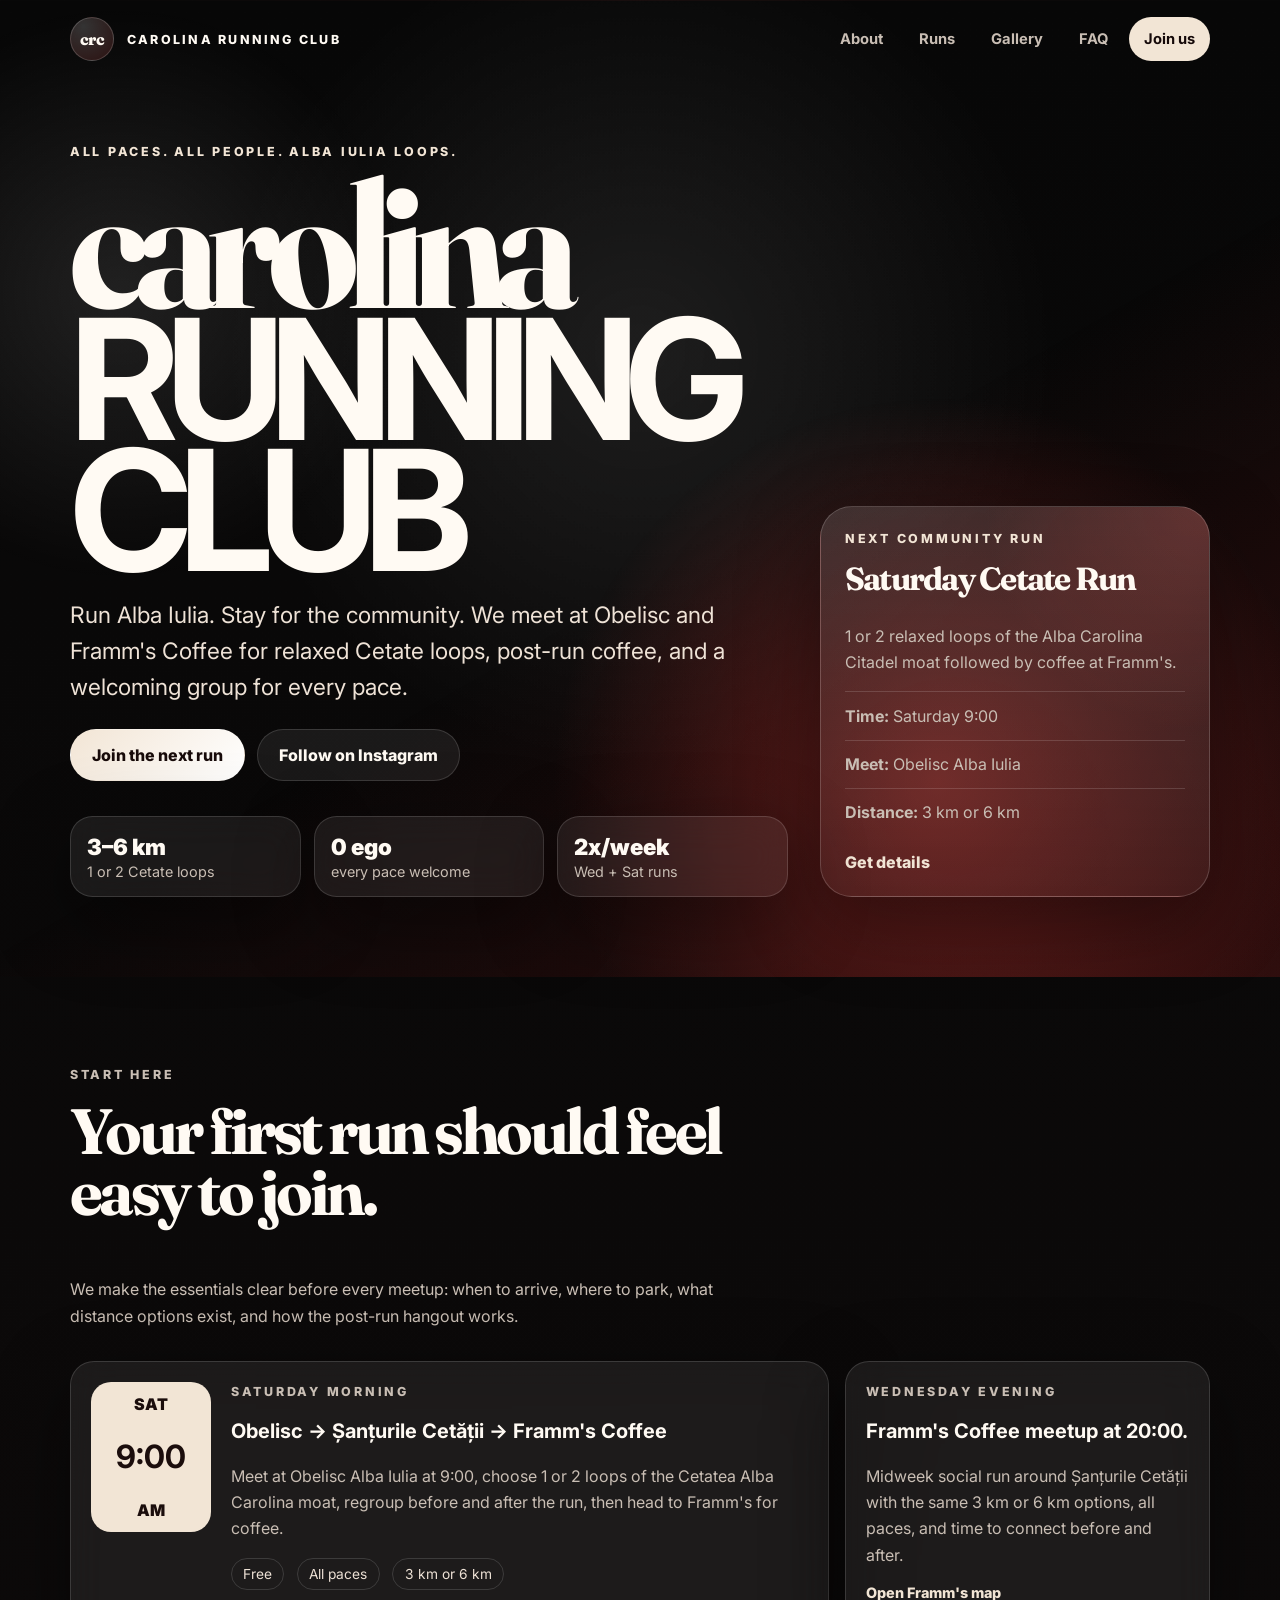
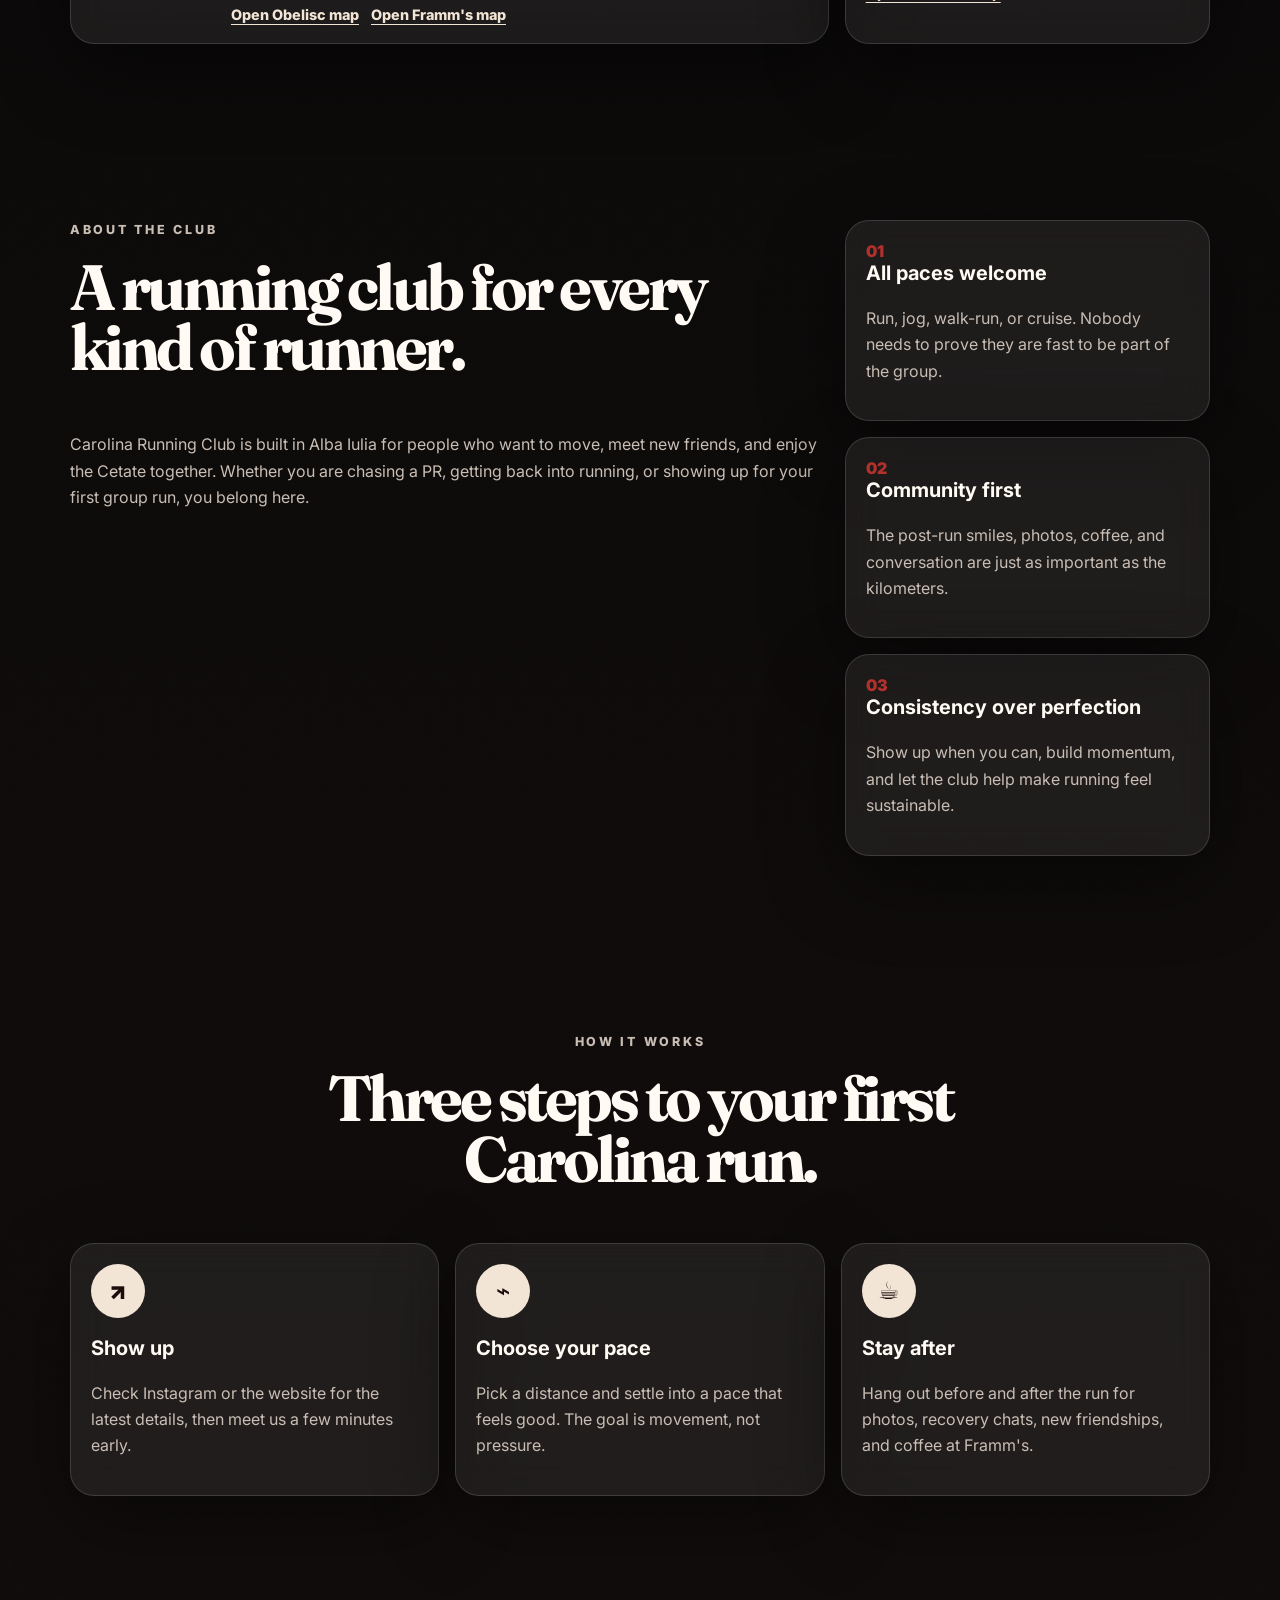
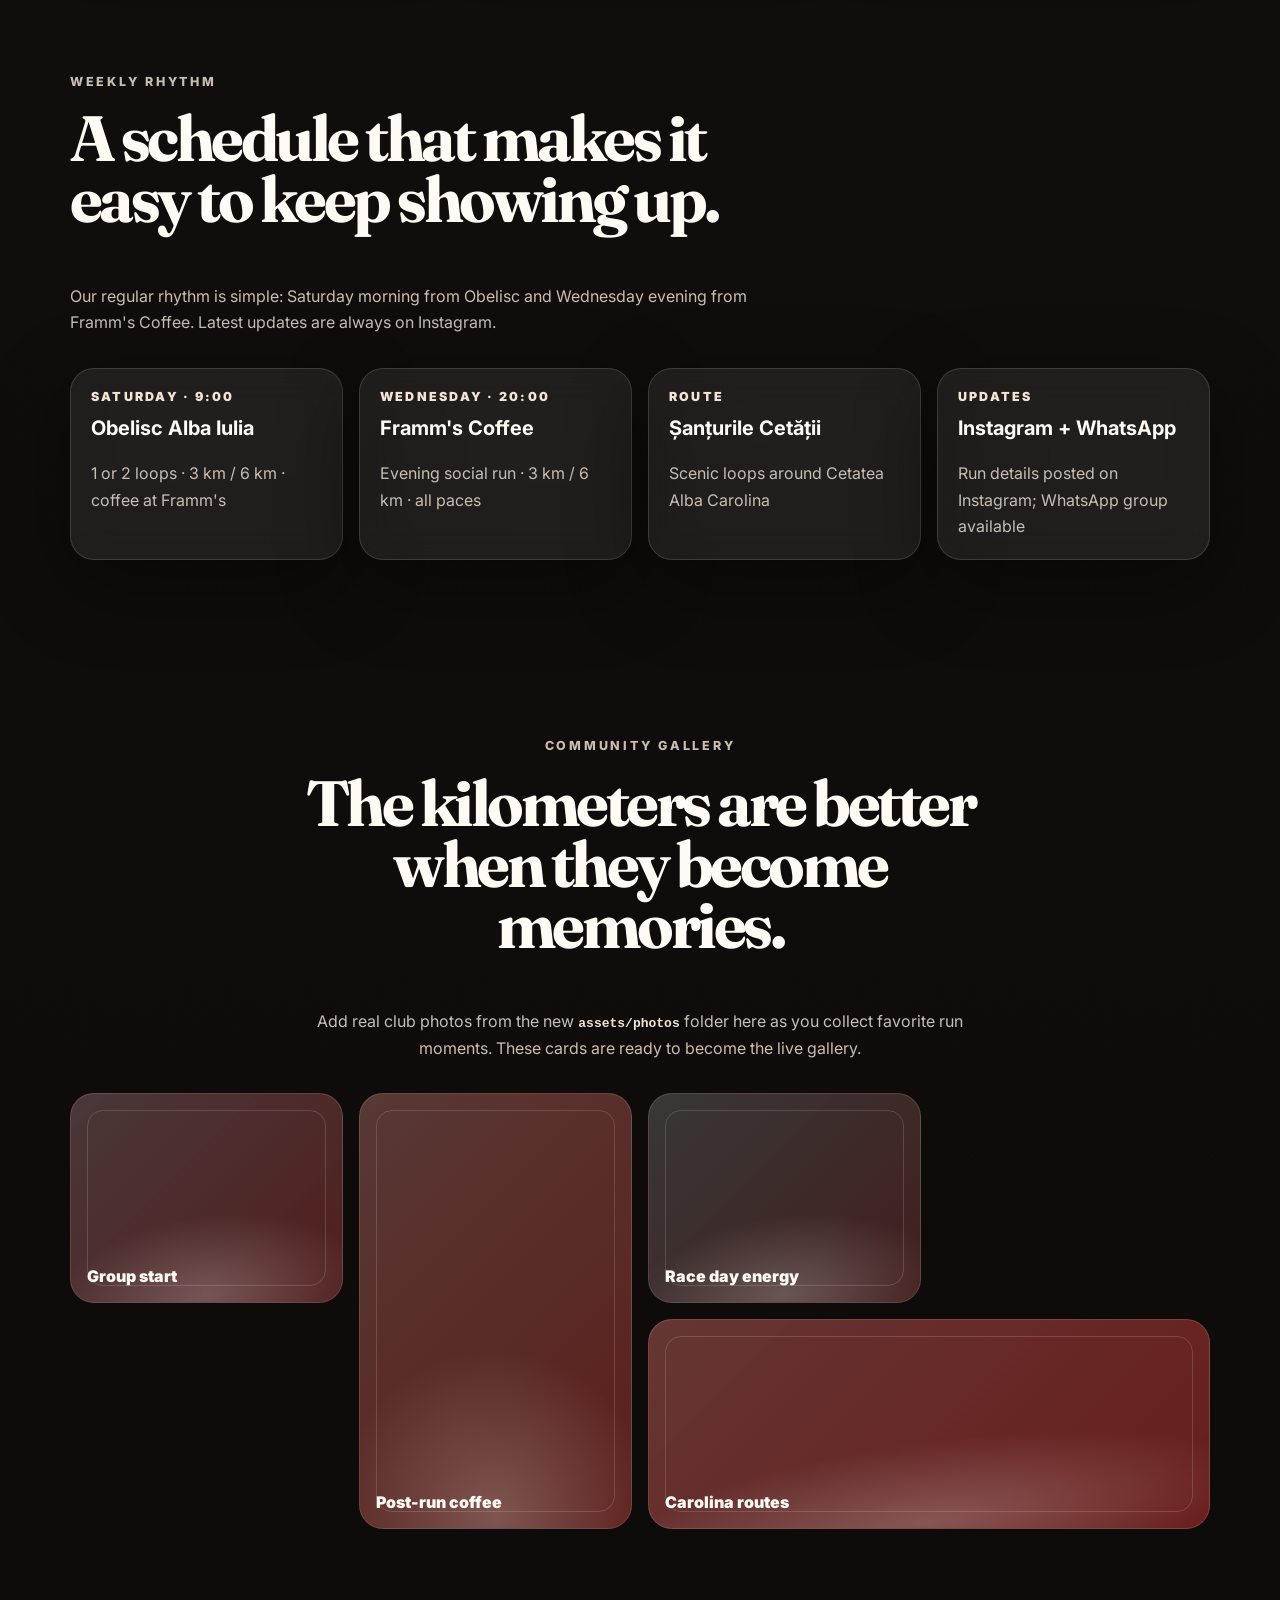
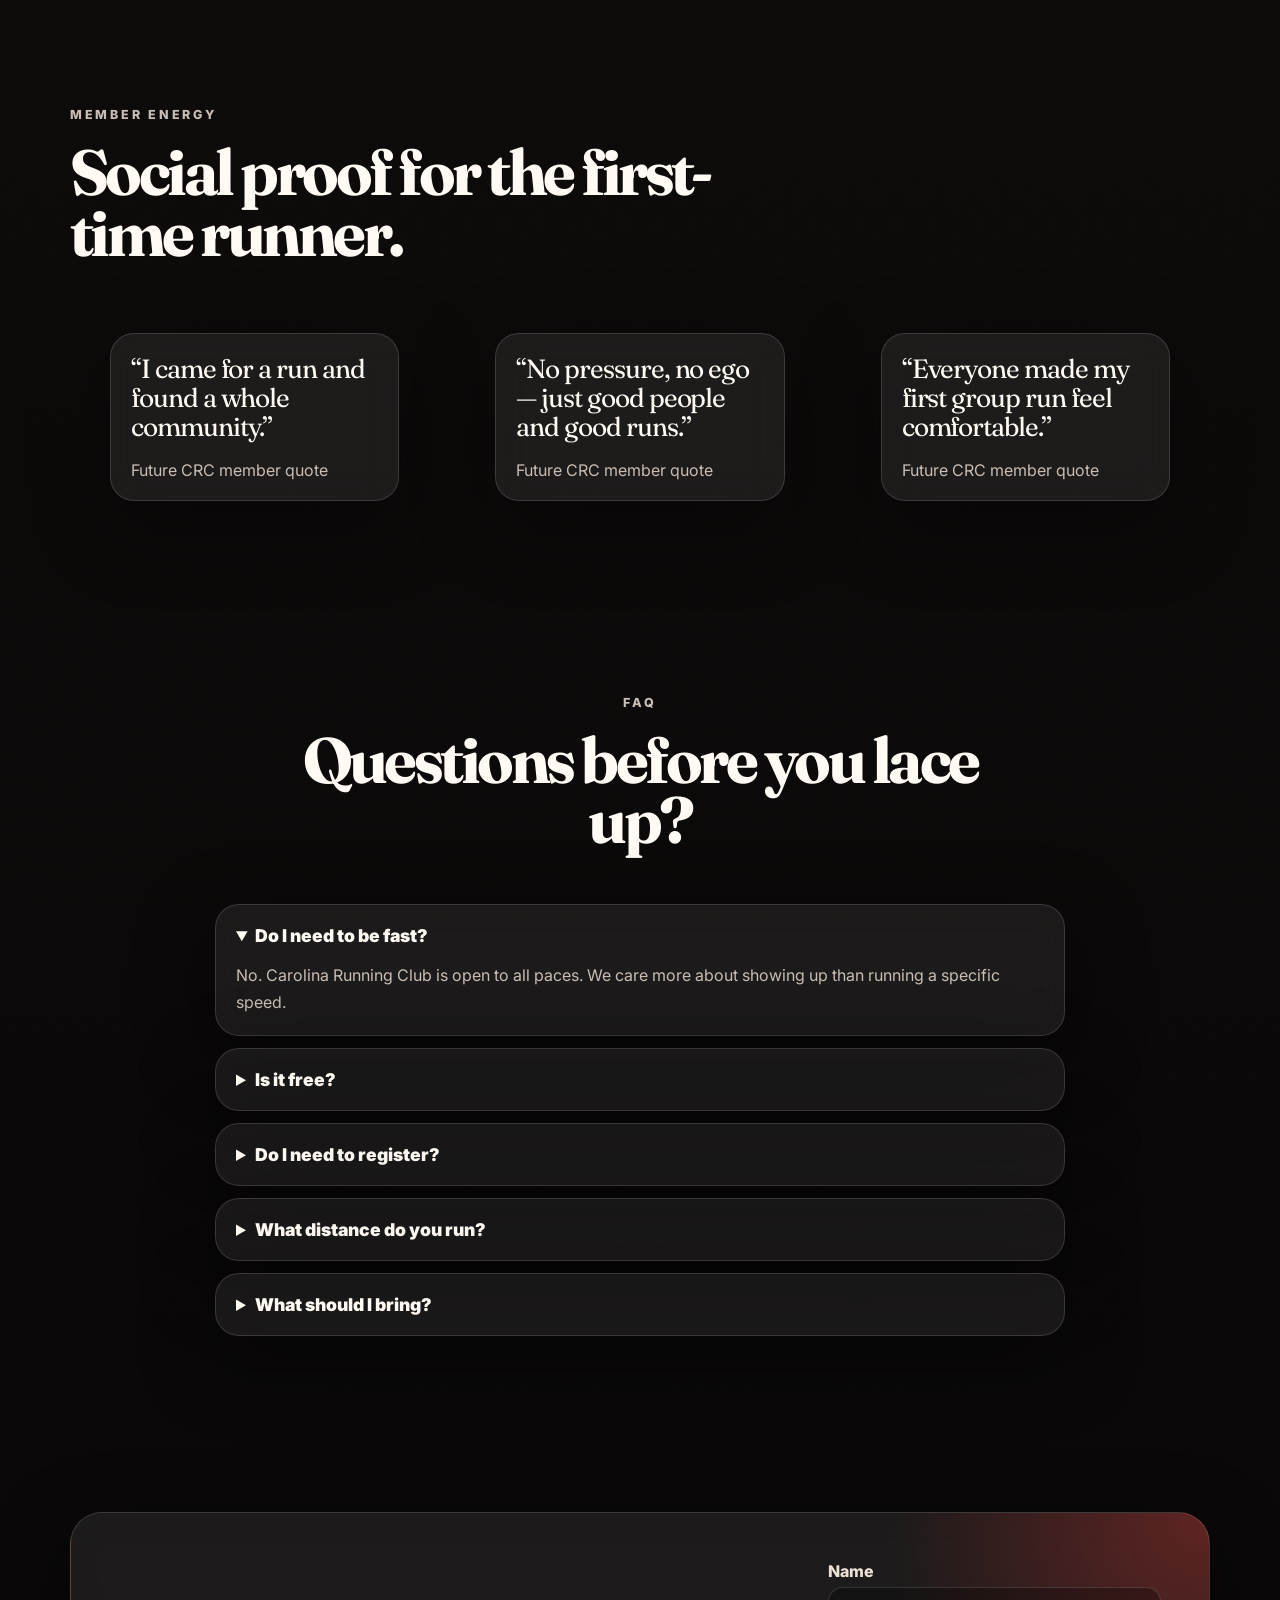
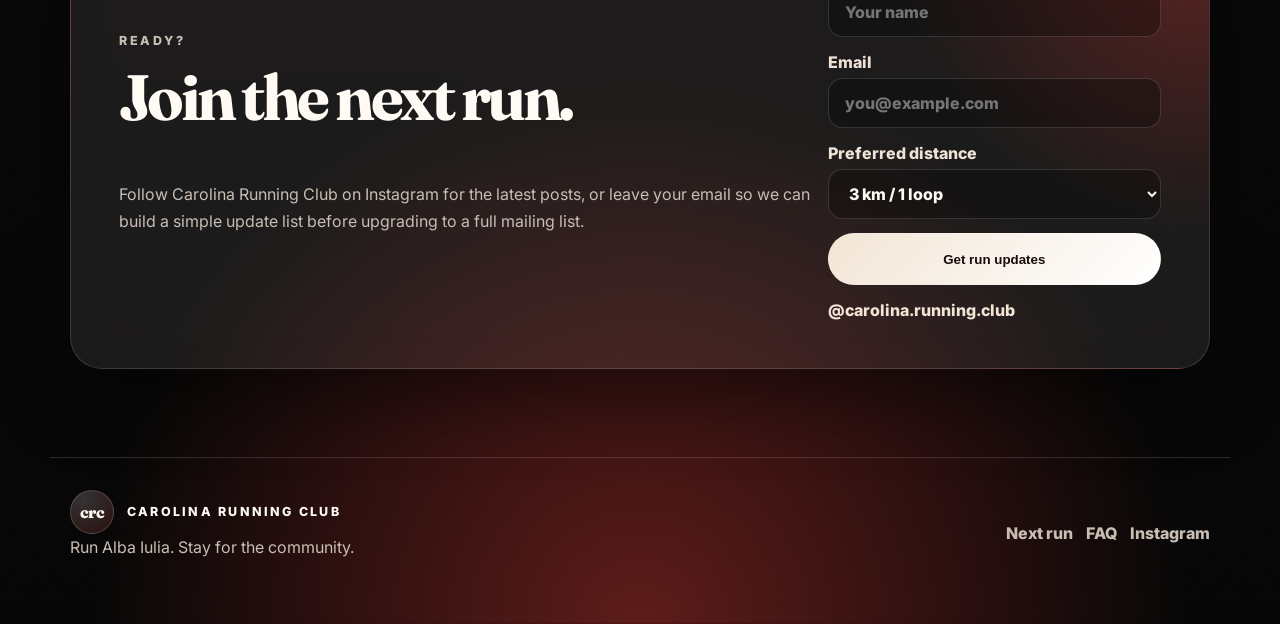
==== index.html @ 2c012205 "Customize site for Alba Iulia club details" ====
<!doctype html>
<html lang="en">
  <head>
    <meta charset="UTF-8" />
    <meta name="viewport" content="width=device-width, initial-scale=1.0" />
    <meta
      name="description"
      content="Carolina Running Club is a welcoming social running club in Alba Iulia, Romania. Join all-pace runs every Saturday morning and Wednesday evening around the Cetatea Alba Carolina moat."
    />
    <meta name="theme-color" content="#0a0909" />
    <meta property="og:title" content="Carolina Running Club" />
    <meta
      property="og:description"
      content="Run Alba Iulia. Stay for the community. All-pace runs, Cetate loops, coffee at Framm's, and updates on Instagram."
    />
    <meta property="og:type" content="website" />
    <meta property="og:image" content="./assets/social-preview.svg" />
    <title>
      Carolina Running Club Alba Iulia | Run Alba Iulia. Stay for the community.
    </title>
    <link rel="preconnect" href="https://fonts.googleapis.com" />
    <link rel="preconnect" href="https://fonts.gstatic.com" crossorigin />
    <link
      href="https://fonts.googleapis.com/css2?family=Fraunces:opsz,wght@9..144,700;9..144,800&family=Inter:wght@400;500;600;700;800&display=swap"
      rel="stylesheet"
    />
    <link rel="stylesheet" href="styles.css" />
  </head>
  <body>
    <a class="skip-link" href="#main">Skip to content</a>

    <header class="site-header" data-header>
      <nav class="nav" aria-label="Primary navigation">
        <a class="brand" href="#top" aria-label="Carolina Running Club home">
          <span class="brand-mark">crc</span>
          <span class="brand-text">Carolina Running Club</span>
        </a>
        <button
          class="nav-toggle"
          type="button"
          aria-expanded="false"
          aria-controls="primary-menu"
          data-nav-toggle
        >
          <span class="sr-only">Toggle menu</span>
          <span></span>
          <span></span>
          <span></span>
        </button>
        <div class="nav-menu" id="primary-menu" data-nav-menu>
          <a href="#about">About</a>
          <a href="#runs">Runs</a>
          <a href="#gallery">Gallery</a>
          <a href="#faq">FAQ</a>
          <a class="nav-cta" href="#join">Join us</a>
        </div>
      </nav>
    </header>

    <main id="main">
      <section class="hero" id="top" aria-labelledby="hero-title">
        <div class="hero-bg" aria-hidden="true"></div>
        <div class="hero-content">
          <p class="eyebrow">All paces. All people. Alba Iulia loops.</p>
          <h1 id="hero-title"><span>carolina</span> Running Club</h1>
          <p class="hero-lede">
            Run Alba Iulia. Stay for the community. We meet at Obelisc and
            Framm's Coffee for relaxed Cetate loops, post-run coffee, and a
            welcoming group for every pace.
          </p>
          <div class="hero-actions">
            <a class="button button-primary" href="#next-run"
              >Join the next run</a
            >
            <a
              class="button button-secondary"
              href="https://www.instagram.com/carolina.running.club/"
              target="_blank"
              rel="noreferrer"
            >
              Follow on Instagram
            </a>
          </div>
          <dl class="hero-stats" aria-label="Club highlights">
            <div>
              <dt>3–6 km</dt>
              <dd>1 or 2 Cetate loops</dd>
            </div>
            <div>
              <dt>0 ego</dt>
              <dd>every pace welcome</dd>
            </div>
            <div>
              <dt>2x/week</dt>
              <dd>Wed + Sat runs</dd>
            </div>
          </dl>
        </div>
        <aside class="hero-card" aria-label="Next run preview">
          <p class="card-kicker">Next community run</p>
          <h2>Saturday Cetate Run</h2>
          <p class="route">
            1 or 2 relaxed loops of the Alba Carolina Citadel moat followed by
            coffee at Framm's.
          </p>
          <ul>
            <li><strong>Time:</strong> Saturday 9:00</li>
            <li><strong>Meet:</strong> Obelisc Alba Iulia</li>
            <li><strong>Distance:</strong> 3 km or 6 km</li>
          </ul>
          <a href="#join">Get details</a>
        </aside>
      </section>

      <section
        class="section next-run"
        id="next-run"
        aria-labelledby="next-run-title"
      >
        <div class="section-heading">
          <p class="eyebrow">Start here</p>
          <h2 id="next-run-title">Your first run should feel easy to join.</h2>
          <p>
            We make the essentials clear before every meetup: when to arrive,
            where to park, what distance options exist, and how the post-run
            hangout works.
          </p>
        </div>
        <div class="event-grid">
          <article class="event-card featured-event">
            <div class="event-date">
              <span>Sat</span>
              <strong>9:00</strong>
              <span>AM</span>
            </div>
            <div>
              <p class="card-kicker">Saturday morning</p>
              <h3>Obelisc → Șanțurile Cetății → Framm's Coffee</h3>
              <p>
                Meet at Obelisc Alba Iulia at 9:00, choose 1 or 2 loops of the
                Cetatea Alba Carolina moat, regroup before and after the run,
                then head to Framm's for coffee.
              </p>
              <div class="tag-row" aria-label="Run details">
                <span>Free</span>
                <span>All paces</span>
                <span>3 km or 6 km</span>
              </div>
              <div class="inline-links" aria-label="Location links">
                <a
                  href="https://www.google.com/maps/search/?api=1&query=Obelisc%20Alba%20Iulia"
                  target="_blank"
                  rel="noreferrer"
                  >Open Obelisc map</a
                >
                <a
                  href="https://www.google.com/maps/search/?api=1&query=Framm%27s%20Coffee%20Alba%20Iulia"
                  target="_blank"
                  rel="noreferrer"
                  >Open Framm's map</a
                >
              </div>
            </div>
          </article>
          <article class="event-card compact-event">
            <p class="card-kicker">Wednesday evening</p>
            <h3>Framm's Coffee meetup at 20:00.</h3>
            <p>
              Midweek social run around Șanțurile Cetății with the same 3 km or
              6 km options, all paces, and time to connect before and after.
            </p>
            <div class="inline-links" aria-label="Wednesday location link">
              <a
                href="https://www.google.com/maps/search/?api=1&query=Framm%27s%20Coffee%20Alba%20Iulia"
                target="_blank"
                rel="noreferrer"
                >Open Framm's map</a
              >
            </div>
          </article>
        </div>
      </section>

      <section class="section about" id="about" aria-labelledby="about-title">
        <div class="about-copy">
          <p class="eyebrow">About the club</p>
          <h2 id="about-title">A running club for every kind of runner.</h2>
          <p>
            Carolina Running Club is built in Alba Iulia for people who want to
            move, meet new friends, and enjoy the Cetate together. Whether you
            are chasing a PR, getting back into running, or showing up for your
            first group run, you belong here.
          </p>
        </div>
        <div class="values-grid">
          <article>
            <span>01</span>
            <h3>All paces welcome</h3>
            <p>
              Run, jog, walk-run, or cruise. Nobody needs to prove they are fast
              to be part of the group.
            </p>
          </article>
          <article>
            <span>02</span>
            <h3>Community first</h3>
            <p>
              The post-run smiles, photos, coffee, and conversation are just as
              important as the kilometers.
            </p>
          </article>
          <article>
            <span>03</span>
            <h3>Consistency over perfection</h3>
            <p>
              Show up when you can, build momentum, and let the club help make
              running feel sustainable.
            </p>
          </article>
        </div>
      </section>

      <section class="section process" aria-labelledby="process-title">
        <div class="section-heading centered">
          <p class="eyebrow">How it works</p>
          <h2 id="process-title">Three steps to your first Carolina run.</h2>
        </div>
        <div class="process-grid">
          <article>
            <div class="icon">↗</div>
            <h3>Show up</h3>
            <p>
              Check Instagram or the website for the latest details, then meet
              us a few minutes early.
            </p>
          </article>
          <article>
            <div class="icon">⌁</div>
            <h3>Choose your pace</h3>
            <p>
              Pick a distance and settle into a pace that feels good. The goal
              is movement, not pressure.
            </p>
          </article>
          <article>
            <div class="icon">☕</div>
            <h3>Stay after</h3>
            <p>
              Hang out before and after the run for photos, recovery chats, new
              friendships, and coffee at Framm's.
            </p>
          </article>
        </div>
      </section>

      <section class="section runs" id="runs" aria-labelledby="runs-title">
        <div class="section-heading">
          <p class="eyebrow">Weekly rhythm</p>
          <h2 id="runs-title">
            A schedule that makes it easy to keep showing up.
          </h2>
          <p>
            Our regular rhythm is simple: Saturday morning from Obelisc and
            Wednesday evening from Framm's Coffee. Latest updates are always on
            Instagram.
          </p>
        </div>
        <div class="schedule" role="list" aria-label="Weekly run schedule">
          <article role="listitem">
            <p>Saturday · 9:00</p>
            <h3>Obelisc Alba Iulia</h3>
            <span>1 or 2 loops · 3 km / 6 km · coffee at Framm's</span>
          </article>
          <article role="listitem">
            <p>Wednesday · 20:00</p>
            <h3>Framm's Coffee</h3>
            <span>Evening social run · 3 km / 6 km · all paces</span>
          </article>
          <article role="listitem">
            <p>Route</p>
            <h3>Șanțurile Cetății</h3>
            <span>Scenic loops around Cetatea Alba Carolina</span>
          </article>
          <article role="listitem">
            <p>Updates</p>
            <h3>Instagram + WhatsApp</h3>
            <span
              >Run details posted on Instagram; WhatsApp group available</span
            >
          </article>
        </div>
      </section>

      <section
        class="section gallery"
        id="gallery"
        aria-labelledby="gallery-title"
      >
        <div class="section-heading centered">
          <p class="eyebrow">Community gallery</p>
          <h2 id="gallery-title">
            The kilometers are better when they become memories.
          </h2>
          <p>
            Add real club photos from the new <code>assets/photos</code> folder
            here as you collect favorite run moments. These cards are ready to
            become the live gallery.
          </p>
        </div>
        <div class="photo-grid">
          <article class="photo-card photo-one">
            <span>Group start</span>
          </article>
          <article class="photo-card photo-two tall">
            <span>Post-run coffee</span>
          </article>
          <article class="photo-card photo-three">
            <span>Race day energy</span>
          </article>
          <article class="photo-card photo-four wide">
            <span>Carolina routes</span>
          </article>
        </div>
      </section>

      <section
        class="section testimonials"
        aria-labelledby="testimonials-title"
      >
        <div class="section-heading">
          <p class="eyebrow">Member energy</p>
          <h2 id="testimonials-title">
            Social proof for the first-time runner.
          </h2>
        </div>
        <div class="quote-grid">
          <figure>
            <blockquote>
              “I came for a run and found a whole community.”
            </blockquote>
            <figcaption>Future CRC member quote</figcaption>
          </figure>
          <figure>
            <blockquote>
              “No pressure, no ego — just good people and good runs.”
            </blockquote>
            <figcaption>Future CRC member quote</figcaption>
          </figure>
          <figure>
            <blockquote>
              “Everyone made my first group run feel comfortable.”
            </blockquote>
            <figcaption>Future CRC member quote</figcaption>
          </figure>
        </div>
      </section>

      <section class="section faq" id="faq" aria-labelledby="faq-title">
        <div class="section-heading centered">
          <p class="eyebrow">FAQ</p>
          <h2 id="faq-title">Questions before you lace up?</h2>
        </div>
        <div class="faq-list">
          <details open>
            <summary>Do I need to be fast?</summary>
            <p>
              No. Carolina Running Club is open to all paces. We care more about
              showing up than running a specific speed.
            </p>
          </details>
          <details>
            <summary>Is it free?</summary>
            <p>
              Yes. Regular community runs are free unless a special event says
              otherwise.
            </p>
          </details>
          <details>
            <summary>Do I need to register?</summary>
            <p>
              For most runs, just show up. Main details are posted on Instagram,
              and the WhatsApp group is available for regular updates.
            </p>
          </details>
          <details>
            <summary>What distance do you run?</summary>
            <p>
              We usually run 1 or 2 loops of Șanțurile Cetății: about 3 km or 6
              km.
            </p>
          </details>
          <details>
            <summary>What should I bring?</summary>
            <p>
              Wear comfortable shoes, bring water if you want it, and arrive a
              few minutes early for route notes at Obelisc or Framm's.
            </p>
          </details>
        </div>
      </section>

      <section class="section join" id="join" aria-labelledby="join-title">
        <div class="join-panel">
          <div>
            <p class="eyebrow">Ready?</p>
            <h2 id="join-title">Join the next run.</h2>
            <p>
              Follow Carolina Running Club on Instagram for the latest posts, or
              leave your email so we can build a simple update list before
              upgrading to a full mailing list.
            </p>
          </div>
          <form
            class="signup-form"
            name="run-updates"
            method="post"
            data-netlify="true"
            netlify-honeypot="bot-field"
          >
            <input type="hidden" name="form-name" value="run-updates" />
            <p class="hidden-field">
              <label>Do not fill this out: <input name="bot-field" /></label>
            </p>
            <label>
              <span>Name</span>
              <input
                type="text"
                name="name"
                placeholder="Your name"
                autocomplete="name"
                required
              />
            </label>
            <label>
              <span>Email</span>
              <input
                type="email"
                name="email"
                placeholder="you@example.com"
                autocomplete="email"
                required
              />
            </label>
            <label>
              <span>Preferred distance</span>
              <select name="distance">
                <option>3 km / 1 loop</option>
                <option>6 km / 2 loops</option>
                <option>Both options</option>
                <option>Just getting started</option>
              </select>
            </label>
            <button class="button button-primary" type="submit">
              Get run updates
            </button>
            <a
              class="instagram-link"
              href="https://www.instagram.com/carolina.running.club/"
              target="_blank"
              rel="noreferrer"
            >
              @carolina.running.club
            </a>
          </form>
        </div>
      </section>
    </main>

    <footer class="footer">
      <div>
        <a class="brand" href="#top" aria-label="Carolina Running Club home">
          <span class="brand-mark">crc</span>
          <span class="brand-text">Carolina Running Club</span>
        </a>
        <p>Run Alba Iulia. Stay for the community.</p>
      </div>
      <div class="footer-links">
        <a href="#next-run">Next run</a>
        <a href="#faq">FAQ</a>
        <a
          href="https://www.instagram.com/carolina.running.club/"
          target="_blank"
          rel="noreferrer"
          >Instagram</a
        >
      </div>
    </footer>

    <script src="script.js"></script>
  </body>
</html>
---- styles.css ----
:root {
  --bg: #090808;
  --bg-soft: #121010;
  --bg-card: rgba(255, 255, 255, 0.07);
  --text: #fffaf3;
  --muted: #c9beb4;
  --muted-strong: #eee2d6;
  --red: #b3312d;
  --red-dark: #4d1110;
  --cream: #f2e5d5;
  --line: rgba(255, 255, 255, 0.14);
  --shadow: 0 24px 80px rgba(0, 0, 0, 0.45);
  --max: 1180px;
  color-scheme: dark;
}

* {
  box-sizing: border-box;
}

html {
  scroll-behavior: smooth;
}

body {
  margin: 0;
  font-family:
    "Inter",
    system-ui,
    -apple-system,
    BlinkMacSystemFont,
    "Segoe UI",
    sans-serif;
  color: var(--text);
  background:
    radial-gradient(
      circle at 50% 5%,
      rgba(255, 255, 255, 0.09),
      transparent 26rem
    ),
    radial-gradient(
      circle at 50% 100%,
      rgba(179, 49, 45, 0.5),
      transparent 34rem
    ),
    linear-gradient(180deg, #070707 0%, #120d0d 48%, #080707 100%);
  min-height: 100vh;
  overflow-x: hidden;
}

body::before {
  content: "";
  position: fixed;
  inset: 0;
  pointer-events: none;
  opacity: 0.2;
  z-index: -1;
  background-image:
    linear-gradient(rgba(255, 255, 255, 0.04) 1px, transparent 1px),
    linear-gradient(90deg, rgba(255, 255, 255, 0.035) 1px, transparent 1px);
  background-size: 64px 64px;
  mask-image: linear-gradient(to bottom, black, transparent 85%);
}

a {
  color: inherit;
  text-decoration: none;
}

img,
svg {
  max-width: 100%;
}

.skip-link,
.sr-only {
  position: absolute;
  width: 1px;
  height: 1px;
  padding: 0;
  margin: -1px;
  overflow: hidden;
  clip: rect(0, 0, 0, 0);
  white-space: nowrap;
  border: 0;
}

.skip-link:focus {
  width: auto;
  height: auto;
  clip: auto;
  padding: 0.8rem 1rem;
  margin: 1rem;
  z-index: 100;
  background: var(--cream);
  color: #120d0d;
  border-radius: 999px;
}

.site-header {
  position: fixed;
  top: 0;
  left: 0;
  right: 0;
  z-index: 20;
  transition:
    background 0.2s ease,
    border-color 0.2s ease;
  border-bottom: 1px solid transparent;
}

.site-header.is-scrolled {
  background: rgba(8, 7, 7, 0.82);
  border-color: var(--line);
  backdrop-filter: blur(18px);
}

.nav {
  max-width: var(--max);
  margin: 0 auto;
  min-height: 78px;
  padding: 0 1.25rem;
  display: flex;
  align-items: center;
  justify-content: space-between;
  gap: 1rem;
}

.brand {
  display: inline-flex;
  align-items: center;
  gap: 0.8rem;
  font-weight: 800;
  letter-spacing: -0.03em;
}

.brand-mark {
  display: grid;
  place-items: center;
  width: 44px;
  height: 44px;
  border: 1px solid rgba(255, 255, 255, 0.18);
  border-radius: 50%;
  font-family: "Fraunces", serif;
  font-size: 1rem;
  background: radial-gradient(
    circle at 30% 20%,
    rgba(255, 255, 255, 0.18),
    rgba(179, 49, 45, 0.2)
  );
}

.brand-text {
  text-transform: uppercase;
  font-size: 0.78rem;
  letter-spacing: 0.18em;
}

.nav-menu {
  display: flex;
  align-items: center;
  gap: 0.35rem;
}

.nav-menu a {
  color: var(--muted);
  font-size: 0.92rem;
  font-weight: 700;
  padding: 0.8rem 0.95rem;
  border-radius: 999px;
  transition:
    background 0.2s ease,
    color 0.2s ease;
}

.nav-menu a:hover,
.nav-menu a:focus-visible {
  background: rgba(255, 255, 255, 0.08);
  color: var(--text);
}

.nav-menu .nav-cta {
  color: #150909;
  background: var(--cream);
}

.nav-toggle {
  display: none;
  background: transparent;
  border: 1px solid var(--line);
  border-radius: 999px;
  padding: 0.65rem;
}

.nav-toggle span:not(.sr-only) {
  display: block;
  width: 20px;
  height: 2px;
  margin: 4px;
  background: var(--text);
}

.hero {
  position: relative;
  min-height: 100vh;
  display: grid;
  grid-template-columns: minmax(0, 1fr) 390px;
  align-items: end;
  gap: 2rem;
  max-width: var(--max);
  margin: 0 auto;
  padding: 9rem 1.25rem 5rem;
}

.hero-bg {
  position: absolute;
  inset: 0 -12vw;
  z-index: -1;
  background:
    radial-gradient(
      circle at 15% 30%,
      rgba(255, 255, 255, 0.1),
      transparent 18rem
    ),
    radial-gradient(
      circle at 70% 80%,
      rgba(179, 49, 45, 0.5),
      transparent 24rem
    ),
    linear-gradient(150deg, transparent 0 55%, rgba(100, 22, 21, 0.45));
}

.hero-content {
  max-width: 760px;
}

.eyebrow,
.card-kicker {
  margin: 0 0 1rem;
  color: var(--cream);
  font-size: 0.78rem;
  font-weight: 800;
  letter-spacing: 0.22em;
  text-transform: uppercase;
}

h1,
h2,
h3,
p {
  margin-top: 0;
}

h1 {
  margin-bottom: 1.3rem;
  font-size: clamp(4.3rem, 14vw, 10.5rem);
  line-height: 0.78;
  letter-spacing: -0.08em;
  text-transform: uppercase;
}

h1 span {
  display: block;
  font-family: "Fraunces", serif;
  text-transform: lowercase;
  letter-spacing: -0.075em;
  font-size: 1.06em;
}

.hero-lede {
  max-width: 660px;
  color: var(--muted-strong);
  font-size: clamp(1.12rem, 2vw, 1.42rem);
  line-height: 1.6;
}

.hero-actions,
.tag-row,
.footer-links {
  display: flex;
  flex-wrap: wrap;
  gap: 0.8rem;
}

.button {
  display: inline-flex;
  justify-content: center;
  align-items: center;
  min-height: 52px;
  padding: 0.9rem 1.3rem;
  border-radius: 999px;
  font-weight: 800;
  border: 1px solid transparent;
  transition:
    transform 0.2s ease,
    background 0.2s ease,
    border-color 0.2s ease;
}

.button:hover,
.button:focus-visible {
  transform: translateY(-2px);
}

.button-primary {
  color: #180b0a;
  background: linear-gradient(135deg, var(--cream), #ffffff);
}

.button-secondary {
  color: var(--text);
  background: rgba(255, 255, 255, 0.07);
  border-color: var(--line);
}

.hero-stats {
  display: grid;
  grid-template-columns: repeat(3, minmax(0, 1fr));
  gap: 0.8rem;
  margin: 2.2rem 0 0;
}

.hero-stats div,
.event-card,
.values-grid article,
.process-grid article,
.schedule article,
.quote-grid figure,
.faq-list details,
.join-panel {
  border: 1px solid var(--line);
  background: var(--bg-card);
  box-shadow: var(--shadow);
  backdrop-filter: blur(18px);
}

.hero-stats div {
  padding: 1rem;
  border-radius: 1.4rem;
}

.hero-stats dt {
  font-size: 1.4rem;
  font-weight: 900;
}

.hero-stats dd {
  margin: 0.2rem 0 0;
  color: var(--muted);
  font-size: 0.9rem;
}

.hero-card {
  border: 1px solid rgba(255, 255, 255, 0.18);
  border-radius: 2rem;
  padding: 1.5rem;
  background:
    linear-gradient(
      180deg,
      rgba(255, 255, 255, 0.12),
      rgba(255, 255, 255, 0.045)
    ),
    radial-gradient(
      circle at top right,
      rgba(179, 49, 45, 0.35),
      transparent 14rem
    );
  box-shadow: var(--shadow);
}

.hero-card h2 {
  font-size: 2rem;
  line-height: 1.05;
}

.hero-card .route,
.hero-card li,
.section-heading p,
.about-copy p,
.values-grid p,
.process-grid p,
.event-card p,
.schedule span,
.faq-list p,
.join-panel p,
.footer p {
  color: var(--muted);
  line-height: 1.65;
}

.hero-card ul {
  padding: 0;
  list-style: none;
}

.hero-card li {
  padding: 0.65rem 0;
  border-top: 1px solid var(--line);
}

.hero-card a,
.instagram-link {
  color: var(--cream);
  font-weight: 800;
}

.section {
  max-width: var(--max);
  margin: 0 auto;
  padding: 5.5rem 1.25rem;
}

.section-heading {
  max-width: 700px;
  margin-bottom: 2rem;
}

.section-heading.centered {
  text-align: center;
  margin-left: auto;
  margin-right: auto;
}

h2 {
  font-family: "Fraunces", serif;
  font-size: clamp(2.2rem, 5vw, 5rem);
  line-height: 0.95;
  letter-spacing: -0.055em;
}

h3 {
  font-size: 1.25rem;
  line-height: 1.2;
}

.event-grid,
.about,
.join-panel {
  display: grid;
  grid-template-columns: minmax(0, 1.35fr) minmax(290px, 0.65fr);
  gap: 1rem;
}

.event-card,
.values-grid article,
.process-grid article,
.schedule article,
.quote-grid figure,
.faq-list details {
  border-radius: 1.5rem;
  padding: 1.25rem;
}

.featured-event {
  display: grid;
  grid-template-columns: 120px 1fr;
  gap: 1.25rem;
  align-items: start;
}

.event-date {
  display: grid;
  place-items: center;
  min-height: 150px;
  border-radius: 1.25rem;
  color: #1b0d0c;
  background: var(--cream);
  text-transform: uppercase;
  font-weight: 900;
}

.event-date strong {
  font-size: 2rem;
}

.tag-row span {
  padding: 0.45rem 0.7rem;
  border: 1px solid var(--line);
  border-radius: 999px;
  color: var(--muted-strong);
  font-size: 0.86rem;
}

.inline-links {
  display: flex;
  flex-wrap: wrap;
  gap: 0.75rem;
  margin-top: 1rem;
}

.inline-links a {
  color: var(--cream);
  font-size: 0.9rem;
  font-weight: 800;
  text-decoration: underline;
  text-underline-offset: 0.25rem;
}

.about {
  align-items: start;
}

.values-grid,
.process-grid,
.quote-grid {
  display: grid;
  grid-template-columns: repeat(3, minmax(0, 1fr));
  gap: 1rem;
}

.values-grid {
  grid-template-columns: 1fr;
}

.values-grid span {
  color: var(--red);
  font-weight: 900;
}

.icon {
  display: grid;
  place-items: center;
  width: 54px;
  height: 54px;
  margin-bottom: 1.1rem;
  border-radius: 50%;
  color: #1b0d0c;
  background: var(--cream);
  font-size: 1.5rem;
  font-weight: 900;
}

.schedule {
  display: grid;
  grid-template-columns: repeat(4, minmax(0, 1fr));
  gap: 1rem;
}

.schedule p {
  color: var(--cream);
  font-size: 0.78rem;
  font-weight: 900;
  letter-spacing: 0.18em;
  text-transform: uppercase;
}

.photo-grid {
  display: grid;
  grid-template-columns: repeat(4, 1fr);
  grid-auto-rows: 210px;
  gap: 1rem;
}

.photo-card {
  position: relative;
  display: flex;
  align-items: end;
  min-height: 210px;
  padding: 1rem;
  overflow: hidden;
  border-radius: 1.5rem;
  border: 1px solid var(--line);
  background: linear-gradient(
    135deg,
    rgba(255, 255, 255, 0.14),
    rgba(179, 49, 45, 0.28)
  );
}

.photo-card::before {
  content: "";
  position: absolute;
  inset: 1rem;
  border: 1px solid rgba(255, 255, 255, 0.15);
  border-radius: 1rem;
}

.photo-card::after {
  content: "";
  position: absolute;
  width: 140%;
  height: 90%;
  left: -20%;
  bottom: -42%;
  background: radial-gradient(
    ellipse,
    rgba(255, 255, 255, 0.22),
    transparent 60%
  );
  transform: rotate(-8deg);
}

.photo-card span {
  position: relative;
  z-index: 1;
  font-weight: 900;
}

.tall {
  grid-row: span 2;
}

.wide {
  grid-column: span 2;
}

.photo-one {
  background-color: #2b1717;
}

.photo-two {
  background-color: #3b1814;
}

.photo-three {
  background-color: #171716;
}

.photo-four {
  background-color: #4b1513;
}

.quote-grid blockquote {
  margin: 0 0 1.2rem;
  font-family: "Fraunces", serif;
  font-size: 1.65rem;
  line-height: 1.1;
  letter-spacing: -0.04em;
}

.quote-grid figcaption {
  color: var(--muted);
}

.faq-list {
  max-width: 850px;
  margin: 0 auto;
  display: grid;
  gap: 0.75rem;
}

.faq-list summary {
  cursor: pointer;
  font-size: 1.1rem;
  font-weight: 900;
}

.faq-list p {
  margin: 1rem 0 0;
}

.join-panel {
  align-items: center;
  border-radius: 2rem;
  padding: clamp(1.25rem, 4vw, 3rem);
  background:
    radial-gradient(
      circle at top right,
      rgba(179, 49, 45, 0.45),
      transparent 20rem
    ),
    rgba(255, 255, 255, 0.08);
}

.hidden-field {
  display: none;
}

code {
  color: var(--cream);
  font-weight: 800;
}

.signup-form {
  display: grid;
  gap: 0.9rem;
}

.signup-form label {
  display: grid;
  gap: 0.4rem;
  color: var(--muted-strong);
  font-weight: 800;
}

.signup-form input,
.signup-form select {
  width: 100%;
  min-height: 50px;
  padding: 0 1rem;
  border: 1px solid var(--line);
  border-radius: 0.9rem;
  color: var(--text);
  background: rgba(0, 0, 0, 0.28);
  font: inherit;
}

.footer {
  max-width: var(--max);
  margin: 0 auto;
  padding: 2rem 1.25rem 3rem;
  display: flex;
  align-items: center;
  justify-content: space-between;
  gap: 1.5rem;
  border-top: 1px solid var(--line);
}

.footer-links a {
  color: var(--muted);
  font-weight: 800;
}

@media (max-width: 920px) {
  .nav-toggle {
    display: inline-block;
  }

  .nav-menu {
    position: absolute;
    top: 72px;
    left: 1rem;
    right: 1rem;
    display: grid;
    padding: 0.75rem;
    border: 1px solid var(--line);
    border-radius: 1.25rem;
    background: rgba(8, 7, 7, 0.96);
    box-shadow: var(--shadow);
    transform: translateY(-12px);
    opacity: 0;
    pointer-events: none;
    transition:
      opacity 0.2s ease,
      transform 0.2s ease;
  }

  .nav-menu.is-open {
    transform: translateY(0);
    opacity: 1;
    pointer-events: auto;
  }

  .hero,
  .event-grid,
  .about,
  .join-panel {
    grid-template-columns: 1fr;
  }

  .hero {
    align-items: start;
    padding-top: 8rem;
  }

  .schedule,
  .values-grid,
  .process-grid,
  .quote-grid {
    grid-template-columns: repeat(2, minmax(0, 1fr));
  }

  .photo-grid {
    grid-template-columns: repeat(2, 1fr);
  }
}

@media (max-width: 620px) {
  .brand-text {
    display: none;
  }

  .hero-stats,
  .featured-event,
  .schedule,
  .values-grid,
  .process-grid,
  .quote-grid,
  .photo-grid {
    grid-template-columns: 1fr;
  }

  .wide,
  .tall {
    grid-column: auto;
    grid-row: auto;
  }

  .section {
    padding: 4rem 1rem;
  }

  .footer {
    align-items: flex-start;
    flex-direction: column;
  }
}
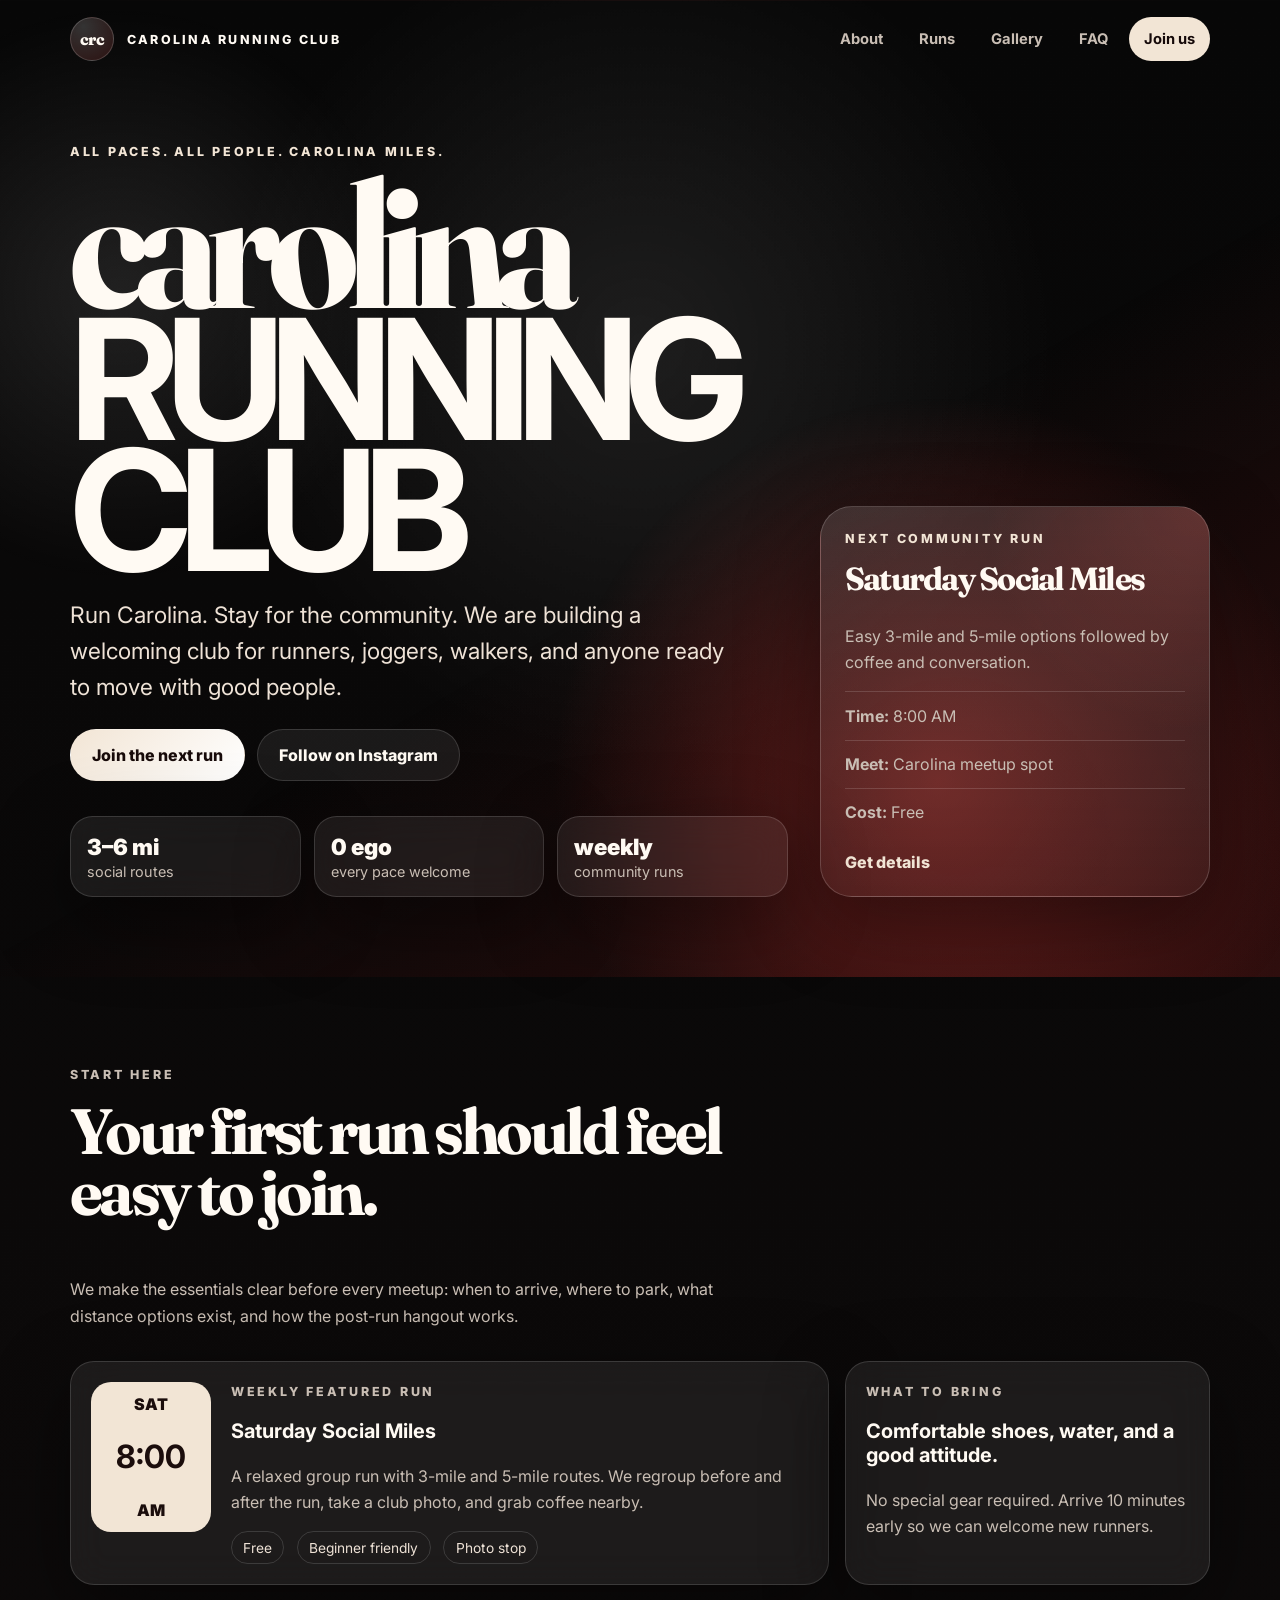
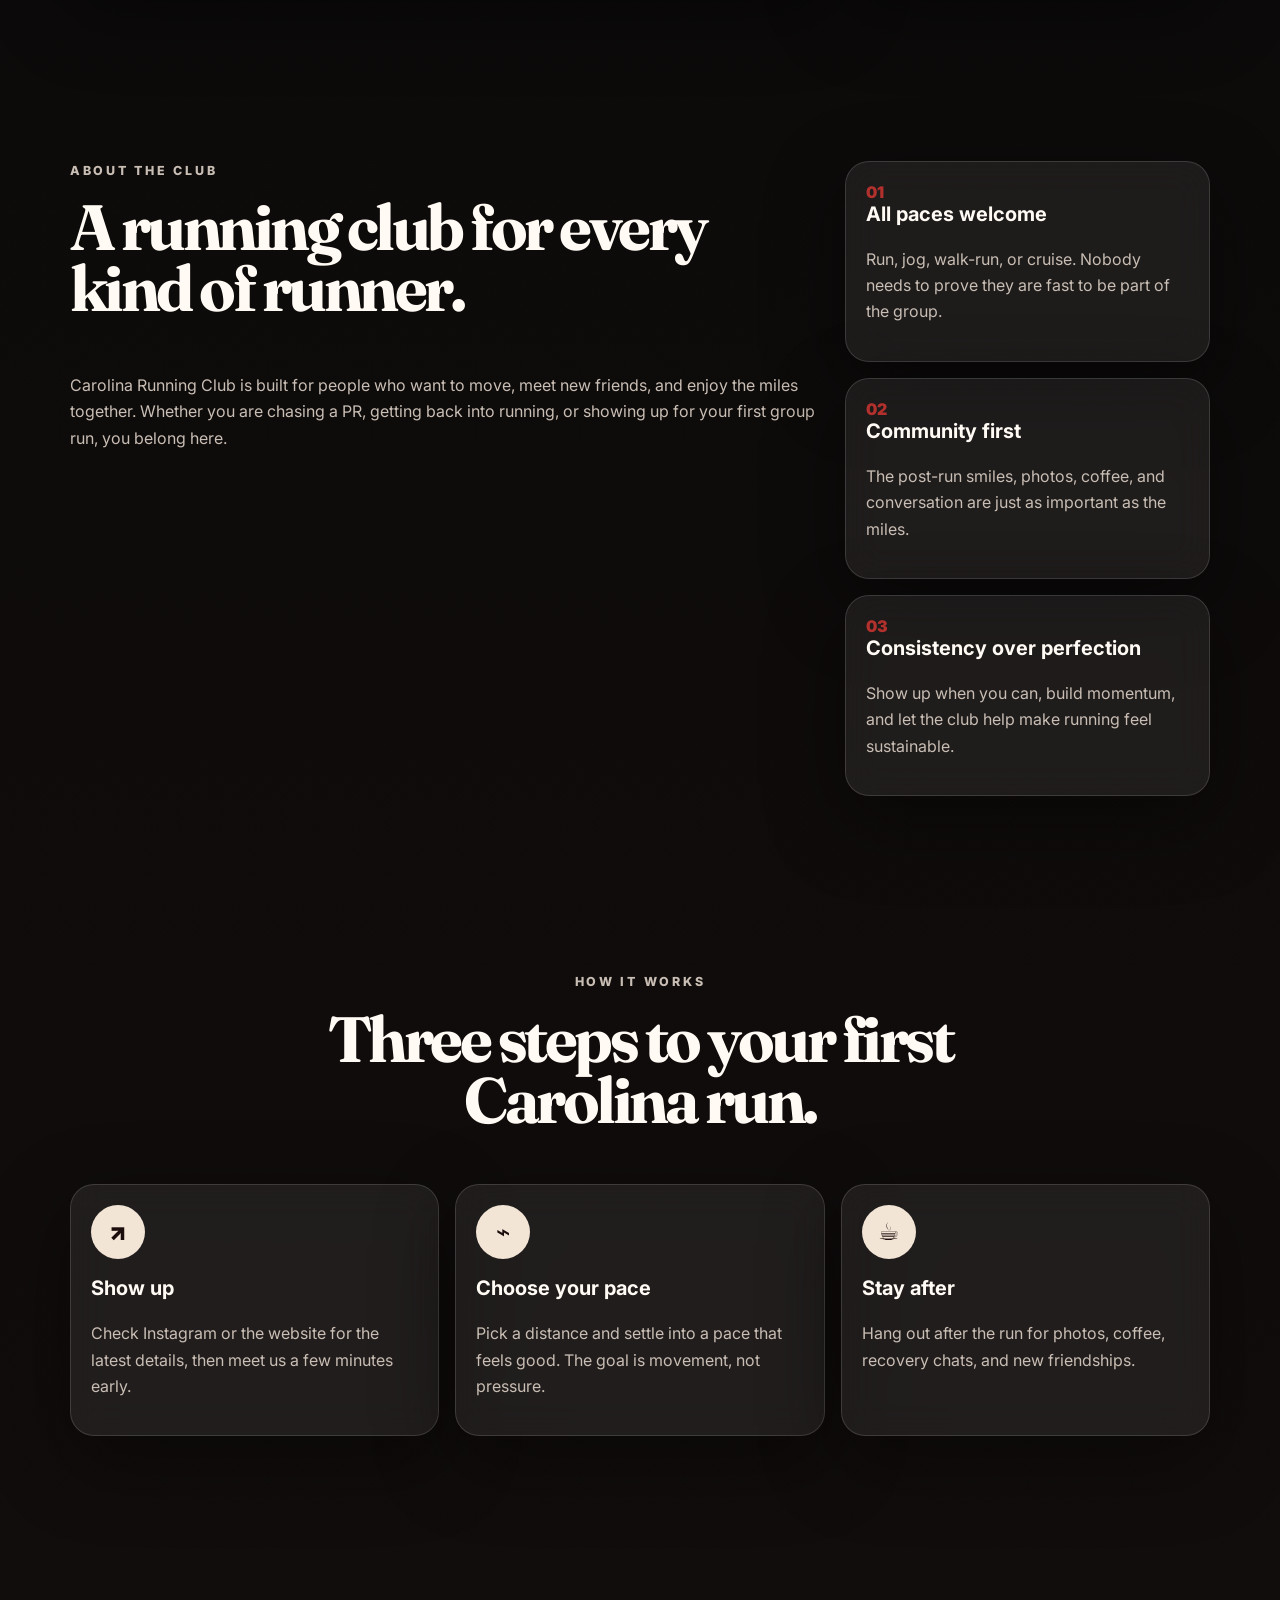
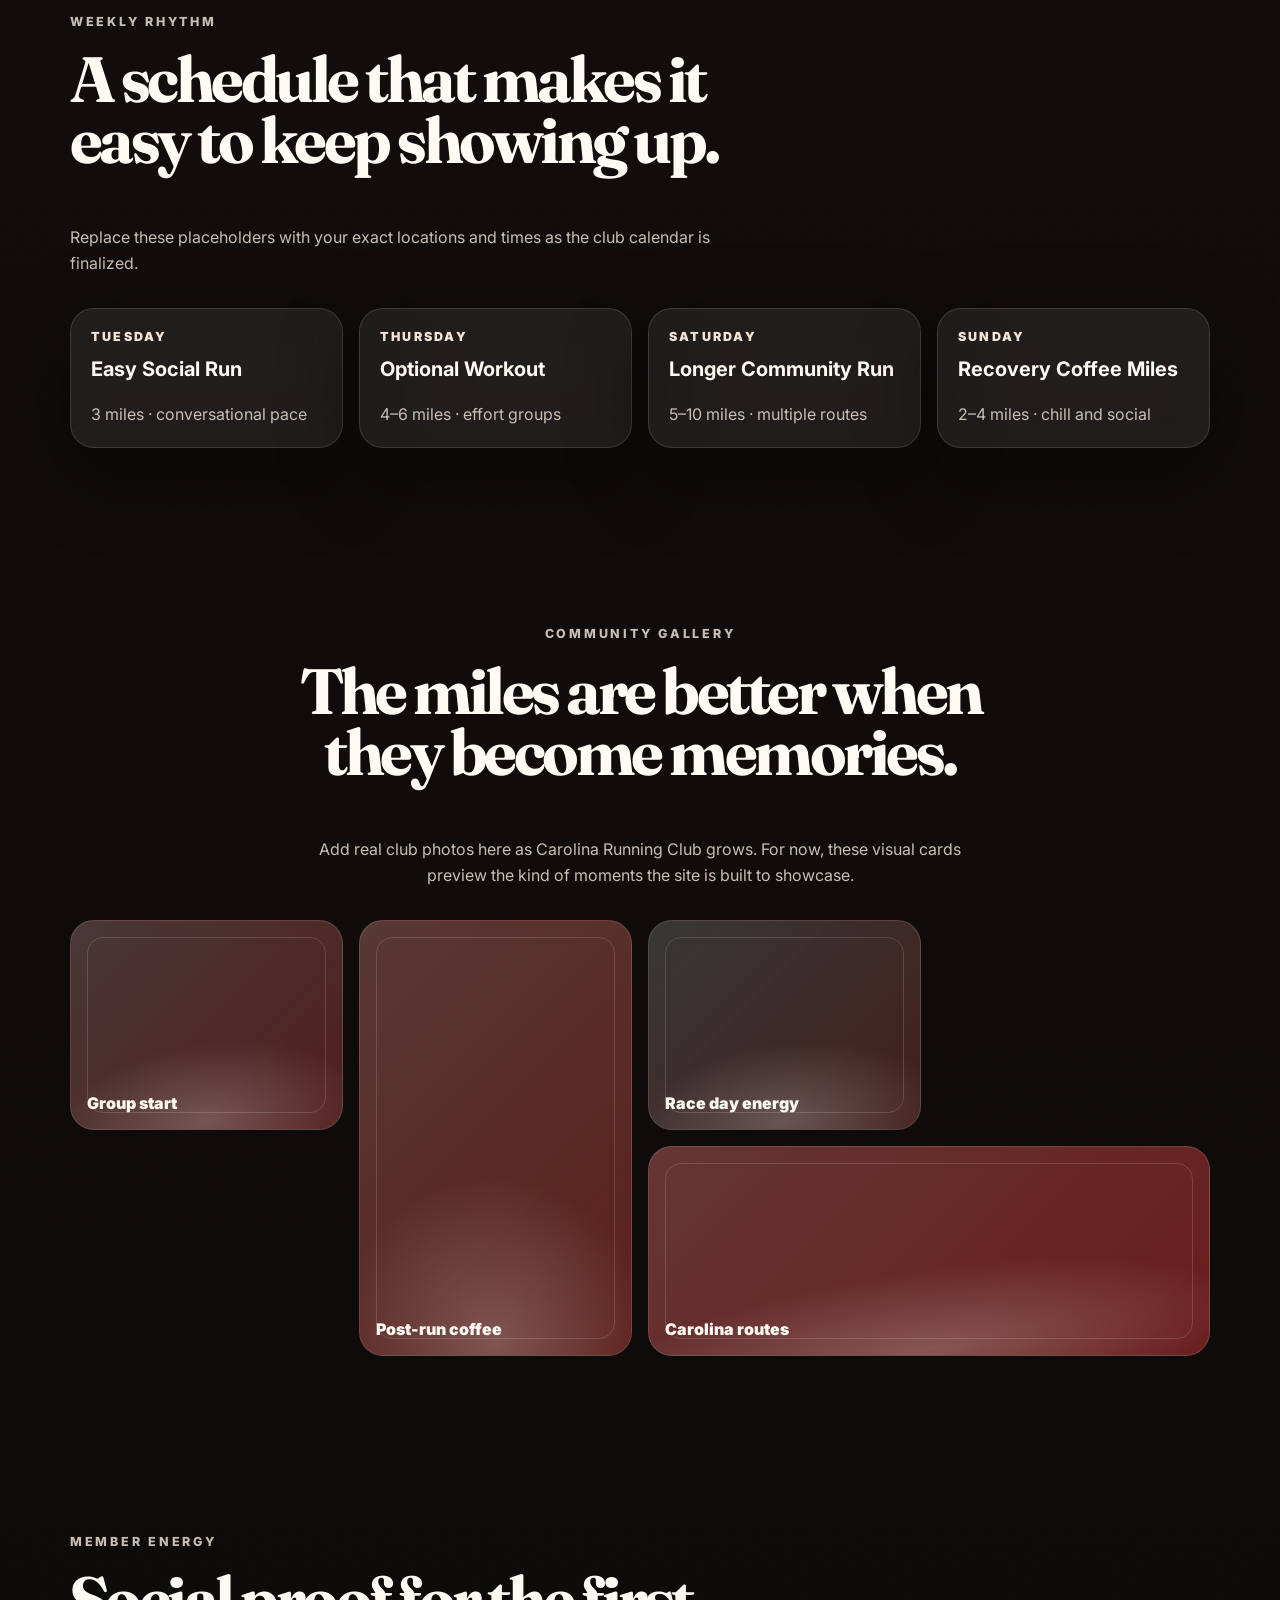
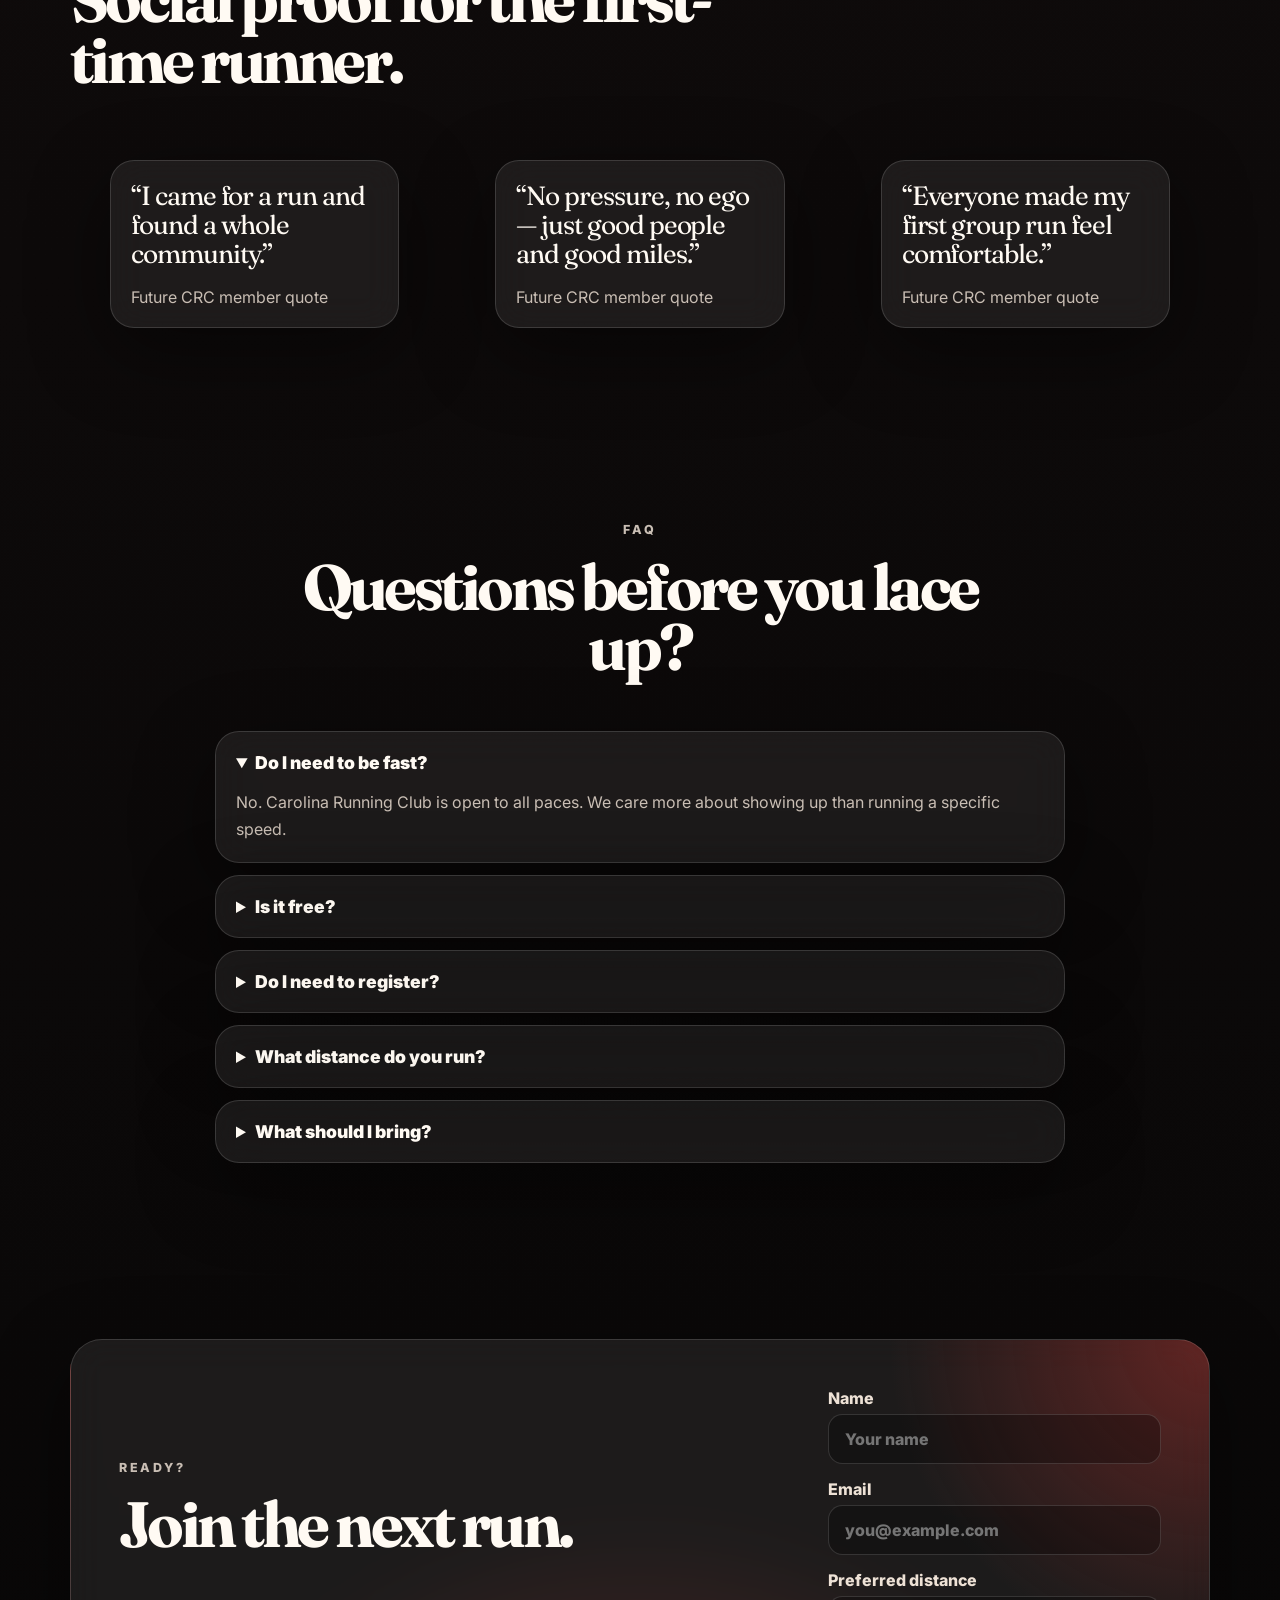
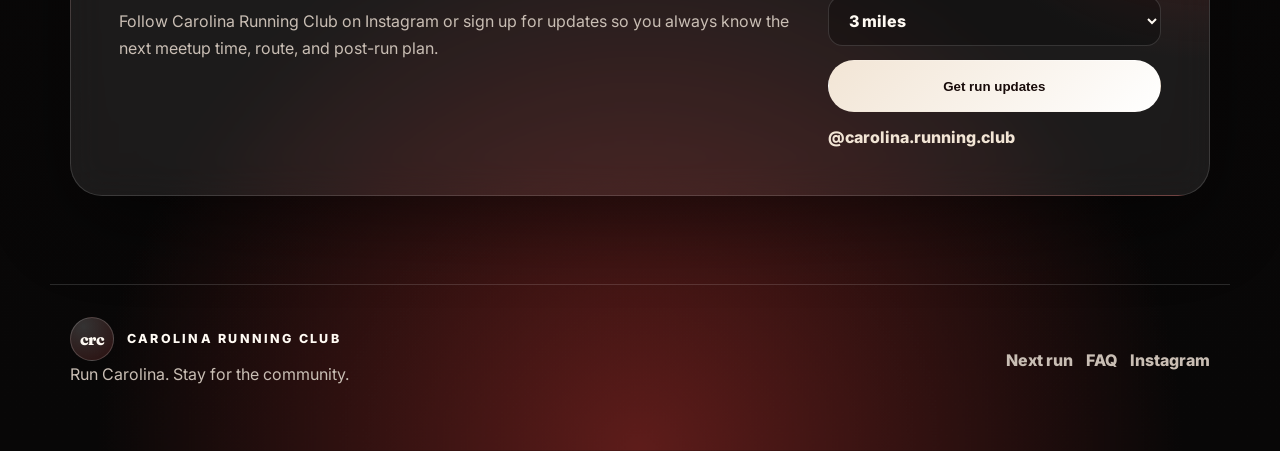
==== commit 22475095: "Merge branch 'main' into codex/create-website-for-carolina-running-club-lyuaiv" ====
--- a/index.html
+++ b/index.html
@@ -5,19 +5,17 @@
     <meta name="viewport" content="width=device-width, initial-scale=1.0" />
     <meta
       name="description"
-      content="Carolina Running Club is a welcoming social running club in Alba Iulia, Romania. Join all-pace runs every Saturday morning and Wednesday evening around the Cetatea Alba Carolina moat."
+      content="Carolina Running Club is a welcoming social running club for every pace. Find upcoming runs, weekly meetups, FAQs, and ways to join the community."
     />
     <meta name="theme-color" content="#0a0909" />
     <meta property="og:title" content="Carolina Running Club" />
     <meta
       property="og:description"
-      content="Run Alba Iulia. Stay for the community. All-pace runs, Cetate loops, coffee at Framm's, and updates on Instagram."
+      content="Run Carolina. Stay for the community. Weekly social runs, coffee miles, and community events for every pace."
     />
     <meta property="og:type" content="website" />
     <meta property="og:image" content="./assets/social-preview.svg" />
-    <title>
-      Carolina Running Club Alba Iulia | Run Alba Iulia. Stay for the community.
-    </title>
+    <title>Carolina Running Club | Run Carolina. Stay for the community.</title>
     <link rel="preconnect" href="https://fonts.googleapis.com" />
     <link rel="preconnect" href="https://fonts.gstatic.com" crossorigin />
     <link
@@ -61,12 +59,12 @@
       <section class="hero" id="top" aria-labelledby="hero-title">
         <div class="hero-bg" aria-hidden="true"></div>
         <div class="hero-content">
-          <p class="eyebrow">All paces. All people. Alba Iulia loops.</p>
+          <p class="eyebrow">All paces. All people. Carolina miles.</p>
           <h1 id="hero-title"><span>carolina</span> Running Club</h1>
           <p class="hero-lede">
-            Run Alba Iulia. Stay for the community. We meet at Obelisc and
-            Framm's Coffee for relaxed Cetate loops, post-run coffee, and a
-            welcoming group for every pace.
+            Run Carolina. Stay for the community. We are building a welcoming
+            club for runners, joggers, walkers, and anyone ready to move with
+            good people.
           </p>
           <div class="hero-actions">
             <a class="button button-primary" href="#next-run"
@@ -83,30 +81,29 @@
           </div>
           <dl class="hero-stats" aria-label="Club highlights">
             <div>
-              <dt>3–6 km</dt>
-              <dd>1 or 2 Cetate loops</dd>
+              <dt>3–6 mi</dt>
+              <dd>social routes</dd>
             </div>
             <div>
               <dt>0 ego</dt>
               <dd>every pace welcome</dd>
             </div>
             <div>
-              <dt>2x/week</dt>
-              <dd>Wed + Sat runs</dd>
+              <dt>weekly</dt>
+              <dd>community runs</dd>
             </div>
           </dl>
         </div>
         <aside class="hero-card" aria-label="Next run preview">
           <p class="card-kicker">Next community run</p>
-          <h2>Saturday Cetate Run</h2>
+          <h2>Saturday Social Miles</h2>
           <p class="route">
-            1 or 2 relaxed loops of the Alba Carolina Citadel moat followed by
-            coffee at Framm's.
+            Easy 3-mile and 5-mile options followed by coffee and conversation.
           </p>
           <ul>
-            <li><strong>Time:</strong> Saturday 9:00</li>
-            <li><strong>Meet:</strong> Obelisc Alba Iulia</li>
-            <li><strong>Distance:</strong> 3 km or 6 km</li>
+            <li><strong>Time:</strong> 8:00 AM</li>
+            <li><strong>Meet:</strong> Carolina meetup spot</li>
+            <li><strong>Cost:</strong> Free</li>
           </ul>
           <a href="#join">Get details</a>
         </aside>
@@ -130,53 +127,31 @@
           <article class="event-card featured-event">
             <div class="event-date">
               <span>Sat</span>
-              <strong>9:00</strong>
+              <strong>8:00</strong>
               <span>AM</span>
             </div>
             <div>
-              <p class="card-kicker">Saturday morning</p>
-              <h3>Obelisc → Șanțurile Cetății → Framm's Coffee</h3>
+              <p class="card-kicker">Weekly featured run</p>
+              <h3>Saturday Social Miles</h3>
               <p>
-                Meet at Obelisc Alba Iulia at 9:00, choose 1 or 2 loops of the
-                Cetatea Alba Carolina moat, regroup before and after the run,
-                then head to Framm's for coffee.
+                A relaxed group run with 3-mile and 5-mile routes. We regroup
+                before and after the run, take a club photo, and grab coffee
+                nearby.
               </p>
               <div class="tag-row" aria-label="Run details">
                 <span>Free</span>
-                <span>All paces</span>
-                <span>3 km or 6 km</span>
-              </div>
-              <div class="inline-links" aria-label="Location links">
-                <a
-                  href="https://www.google.com/maps/search/?api=1&query=Obelisc%20Alba%20Iulia"
-                  target="_blank"
-                  rel="noreferrer"
-                  >Open Obelisc map</a
-                >
-                <a
-                  href="https://www.google.com/maps/search/?api=1&query=Framm%27s%20Coffee%20Alba%20Iulia"
-                  target="_blank"
-                  rel="noreferrer"
-                  >Open Framm's map</a
-                >
+                <span>Beginner friendly</span>
+                <span>Photo stop</span>
               </div>
             </div>
           </article>
           <article class="event-card compact-event">
-            <p class="card-kicker">Wednesday evening</p>
-            <h3>Framm's Coffee meetup at 20:00.</h3>
-            <p>
-              Midweek social run around Șanțurile Cetății with the same 3 km or
-              6 km options, all paces, and time to connect before and after.
-            </p>
-            <div class="inline-links" aria-label="Wednesday location link">
-              <a
-                href="https://www.google.com/maps/search/?api=1&query=Framm%27s%20Coffee%20Alba%20Iulia"
-                target="_blank"
-                rel="noreferrer"
-                >Open Framm's map</a
-              >
-            </div>
+            <p class="card-kicker">What to bring</p>
+            <h3>Comfortable shoes, water, and a good attitude.</h3>
+            <p>
+              No special gear required. Arrive 10 minutes early so we can
+              welcome new runners.
+            </p>
           </article>
         </div>
       </section>
@@ -186,10 +161,10 @@
           <p class="eyebrow">About the club</p>
           <h2 id="about-title">A running club for every kind of runner.</h2>
           <p>
-            Carolina Running Club is built in Alba Iulia for people who want to
-            move, meet new friends, and enjoy the Cetate together. Whether you
-            are chasing a PR, getting back into running, or showing up for your
-            first group run, you belong here.
+            Carolina Running Club is built for people who want to move, meet new
+            friends, and enjoy the miles together. Whether you are chasing a PR,
+            getting back into running, or showing up for your first group run,
+            you belong here.
           </p>
         </div>
         <div class="values-grid">
@@ -206,7 +181,7 @@
             <h3>Community first</h3>
             <p>
               The post-run smiles, photos, coffee, and conversation are just as
-              important as the kilometers.
+              important as the miles.
             </p>
           </article>
           <article>
@@ -246,8 +221,8 @@
             <div class="icon">☕</div>
             <h3>Stay after</h3>
             <p>
-              Hang out before and after the run for photos, recovery chats, new
-              friendships, and coffee at Framm's.
+              Hang out after the run for photos, coffee, recovery chats, and new
+              friendships.
             </p>
           </article>
         </div>
@@ -260,33 +235,30 @@
             A schedule that makes it easy to keep showing up.
           </h2>
           <p>
-            Our regular rhythm is simple: Saturday morning from Obelisc and
-            Wednesday evening from Framm's Coffee. Latest updates are always on
-            Instagram.
+            Replace these placeholders with your exact locations and times as
+            the club calendar is finalized.
           </p>
         </div>
         <div class="schedule" role="list" aria-label="Weekly run schedule">
           <article role="listitem">
-            <p>Saturday · 9:00</p>
-            <h3>Obelisc Alba Iulia</h3>
-            <span>1 or 2 loops · 3 km / 6 km · coffee at Framm's</span>
+            <p>Tuesday</p>
+            <h3>Easy Social Run</h3>
+            <span>3 miles · conversational pace</span>
           </article>
           <article role="listitem">
-            <p>Wednesday · 20:00</p>
-            <h3>Framm's Coffee</h3>
-            <span>Evening social run · 3 km / 6 km · all paces</span>
+            <p>Thursday</p>
+            <h3>Optional Workout</h3>
+            <span>4–6 miles · effort groups</span>
           </article>
           <article role="listitem">
-            <p>Route</p>
-            <h3>Șanțurile Cetății</h3>
-            <span>Scenic loops around Cetatea Alba Carolina</span>
+            <p>Saturday</p>
+            <h3>Longer Community Run</h3>
+            <span>5–10 miles · multiple routes</span>
           </article>
           <article role="listitem">
-            <p>Updates</p>
-            <h3>Instagram + WhatsApp</h3>
-            <span
-              >Run details posted on Instagram; WhatsApp group available</span
-            >
+            <p>Sunday</p>
+            <h3>Recovery Coffee Miles</h3>
+            <span>2–4 miles · chill and social</span>
           </article>
         </div>
       </section>
@@ -299,12 +271,12 @@
         <div class="section-heading centered">
           <p class="eyebrow">Community gallery</p>
           <h2 id="gallery-title">
-            The kilometers are better when they become memories.
+            The miles are better when they become memories.
           </h2>
           <p>
-            Add real club photos from the new <code>assets/photos</code> folder
-            here as you collect favorite run moments. These cards are ready to
-            become the live gallery.
+            Add real club photos here as Carolina Running Club grows. For now,
+            these visual cards preview the kind of moments the site is built to
+            showcase.
           </p>
         </div>
         <div class="photo-grid">
@@ -342,7 +314,7 @@
           </figure>
           <figure>
             <blockquote>
-              “No pressure, no ego — just good people and good runs.”
+              “No pressure, no ego — just good people and good miles.”
             </blockquote>
             <figcaption>Future CRC member quote</figcaption>
           </figure>
@@ -378,22 +350,22 @@
           <details>
             <summary>Do I need to register?</summary>
             <p>
-              For most runs, just show up. Main details are posted on Instagram,
-              and the WhatsApp group is available for regular updates.
+              For most runs, just show up. If we host a special event, we will
+              share an RSVP link on the website and Instagram.
             </p>
           </details>
           <details>
             <summary>What distance do you run?</summary>
             <p>
-              We usually run 1 or 2 loops of Șanțurile Cetății: about 3 km or 6
-              km.
+              Most social runs include 3-mile and 5-mile options, with longer
+              routes added for Saturday meetups.
             </p>
           </details>
           <details>
             <summary>What should I bring?</summary>
             <p>
               Wear comfortable shoes, bring water if you want it, and arrive a
-              few minutes early for route notes at Obelisc or Framm's.
+              few minutes early for route notes.
             </p>
           </details>
         </div>
@@ -405,22 +377,17 @@
             <p class="eyebrow">Ready?</p>
             <h2 id="join-title">Join the next run.</h2>
             <p>
-              Follow Carolina Running Club on Instagram for the latest posts, or
-              leave your email so we can build a simple update list before
-              upgrading to a full mailing list.
+              Follow Carolina Running Club on Instagram or sign up for updates
+              so you always know the next meetup time, route, and post-run plan.
             </p>
           </div>
           <form
             class="signup-form"
             name="run-updates"
+            action="mailto:hello@carolinarunningclub.com"
             method="post"
-            data-netlify="true"
-            netlify-honeypot="bot-field"
+            enctype="text/plain"
           >
-            <input type="hidden" name="form-name" value="run-updates" />
-            <p class="hidden-field">
-              <label>Do not fill this out: <input name="bot-field" /></label>
-            </p>
             <label>
               <span>Name</span>
               <input
@@ -444,9 +411,9 @@
             <label>
               <span>Preferred distance</span>
               <select name="distance">
-                <option>3 km / 1 loop</option>
-                <option>6 km / 2 loops</option>
-                <option>Both options</option>
+                <option>3 miles</option>
+                <option>5 miles</option>
+                <option>Long runs</option>
                 <option>Just getting started</option>
               </select>
             </label>
@@ -472,7 +439,7 @@
           <span class="brand-mark">crc</span>
           <span class="brand-text">Carolina Running Club</span>
         </a>
-        <p>Run Alba Iulia. Stay for the community.</p>
+        <p>Run Carolina. Stay for the community.</p>
       </div>
       <div class="footer-links">
         <a href="#next-run">Next run</a>
--- a/styles.css
+++ b/styles.css
@@ -481,21 +481,6 @@
   font-size: 0.86rem;
 }
 
-.inline-links {
-  display: flex;
-  flex-wrap: wrap;
-  gap: 0.75rem;
-  margin-top: 1rem;
-}
-
-.inline-links a {
-  color: var(--cream);
-  font-size: 0.9rem;
-  font-weight: 800;
-  text-decoration: underline;
-  text-underline-offset: 0.25rem;
-}
-
 .about {
   align-items: start;
 }
@@ -660,15 +645,6 @@
       transparent 20rem
     ),
     rgba(255, 255, 255, 0.08);
-}
-
-.hidden-field {
-  display: none;
-}
-
-code {
-  color: var(--cream);
-  font-weight: 800;
 }
 
 .signup-form {
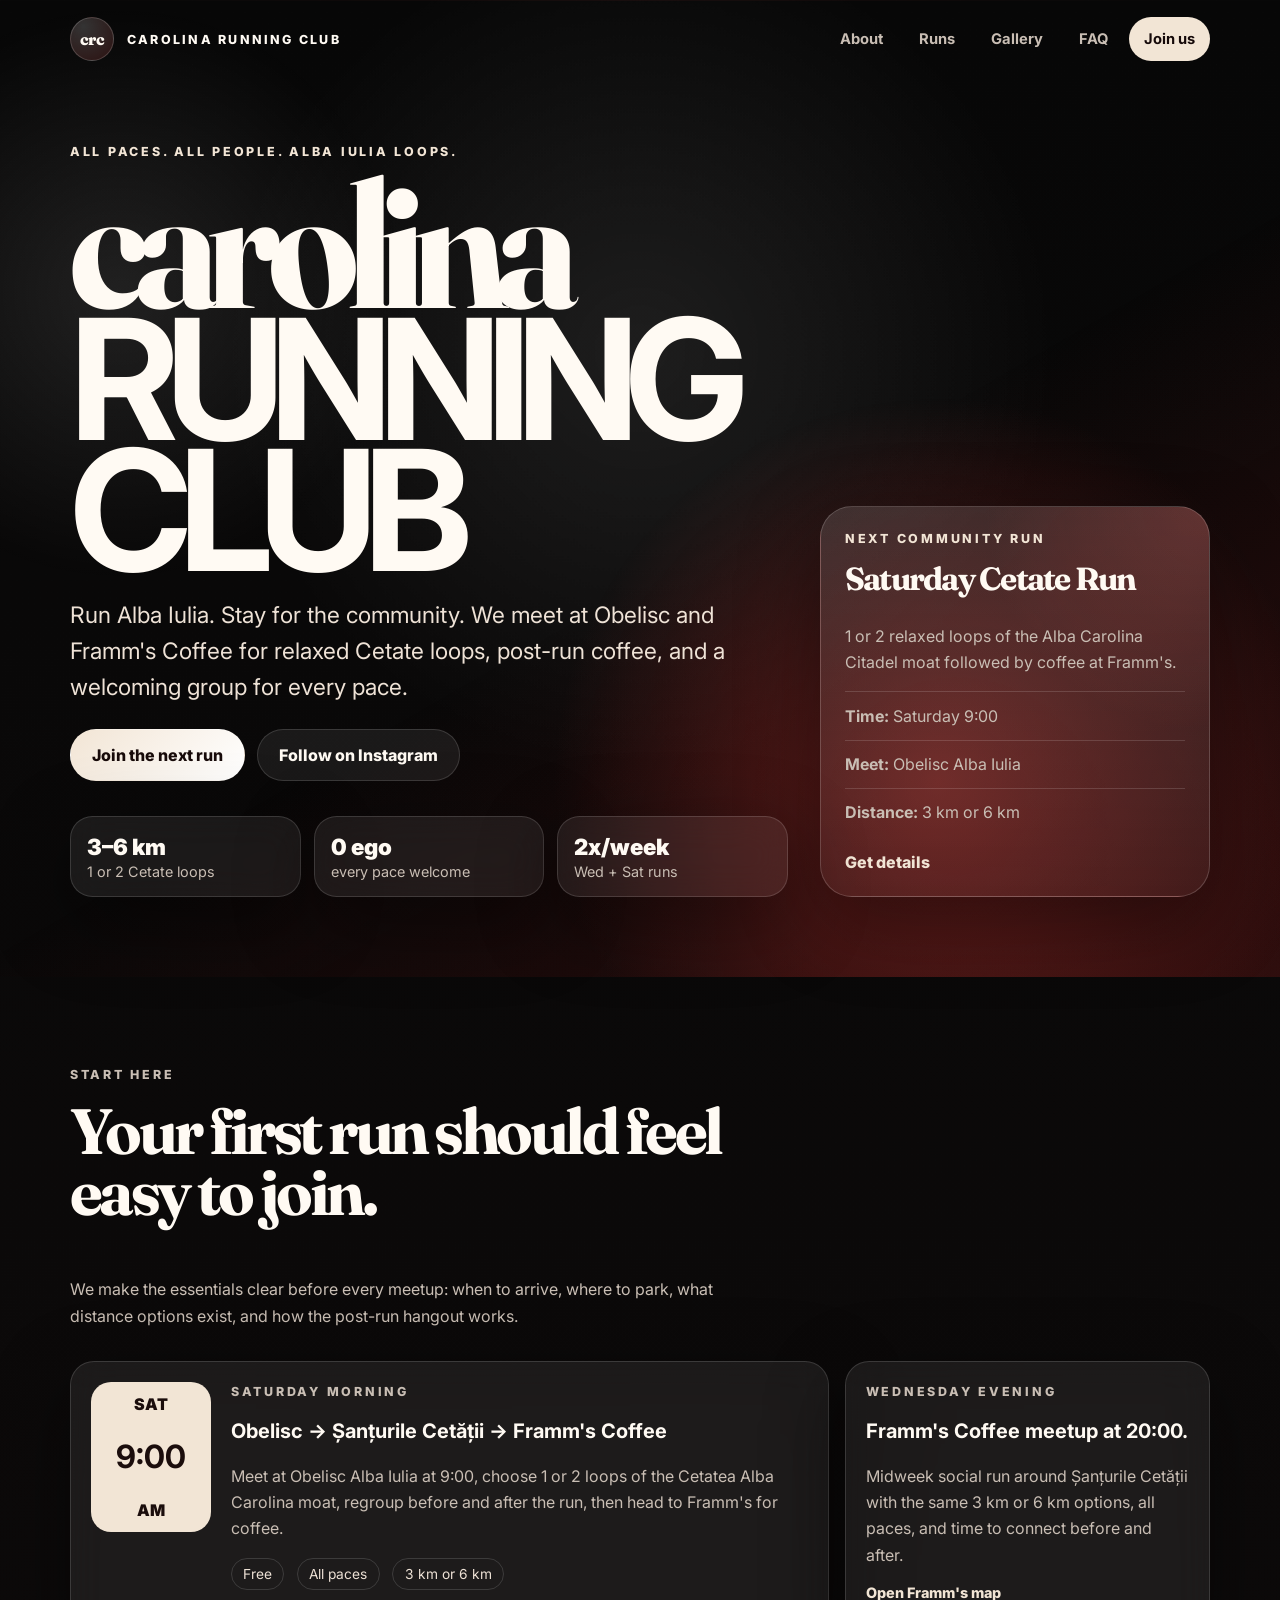
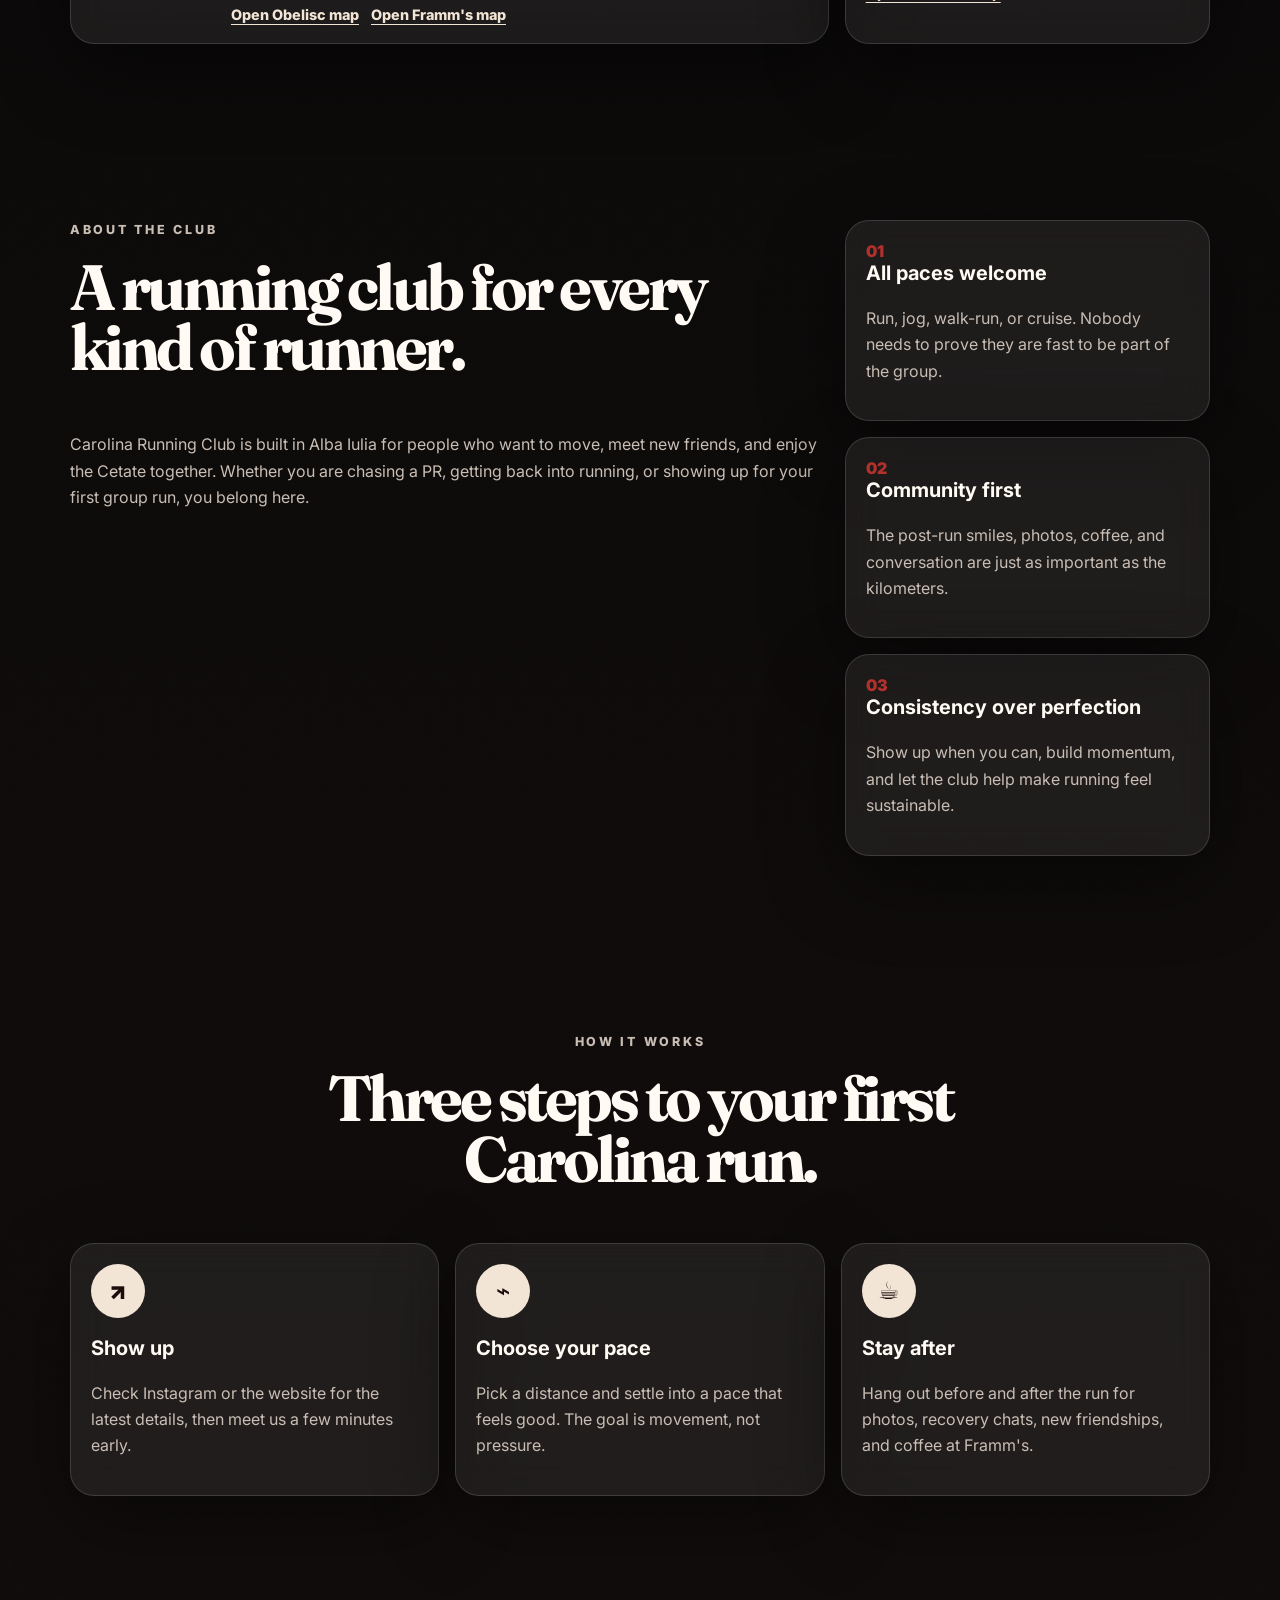
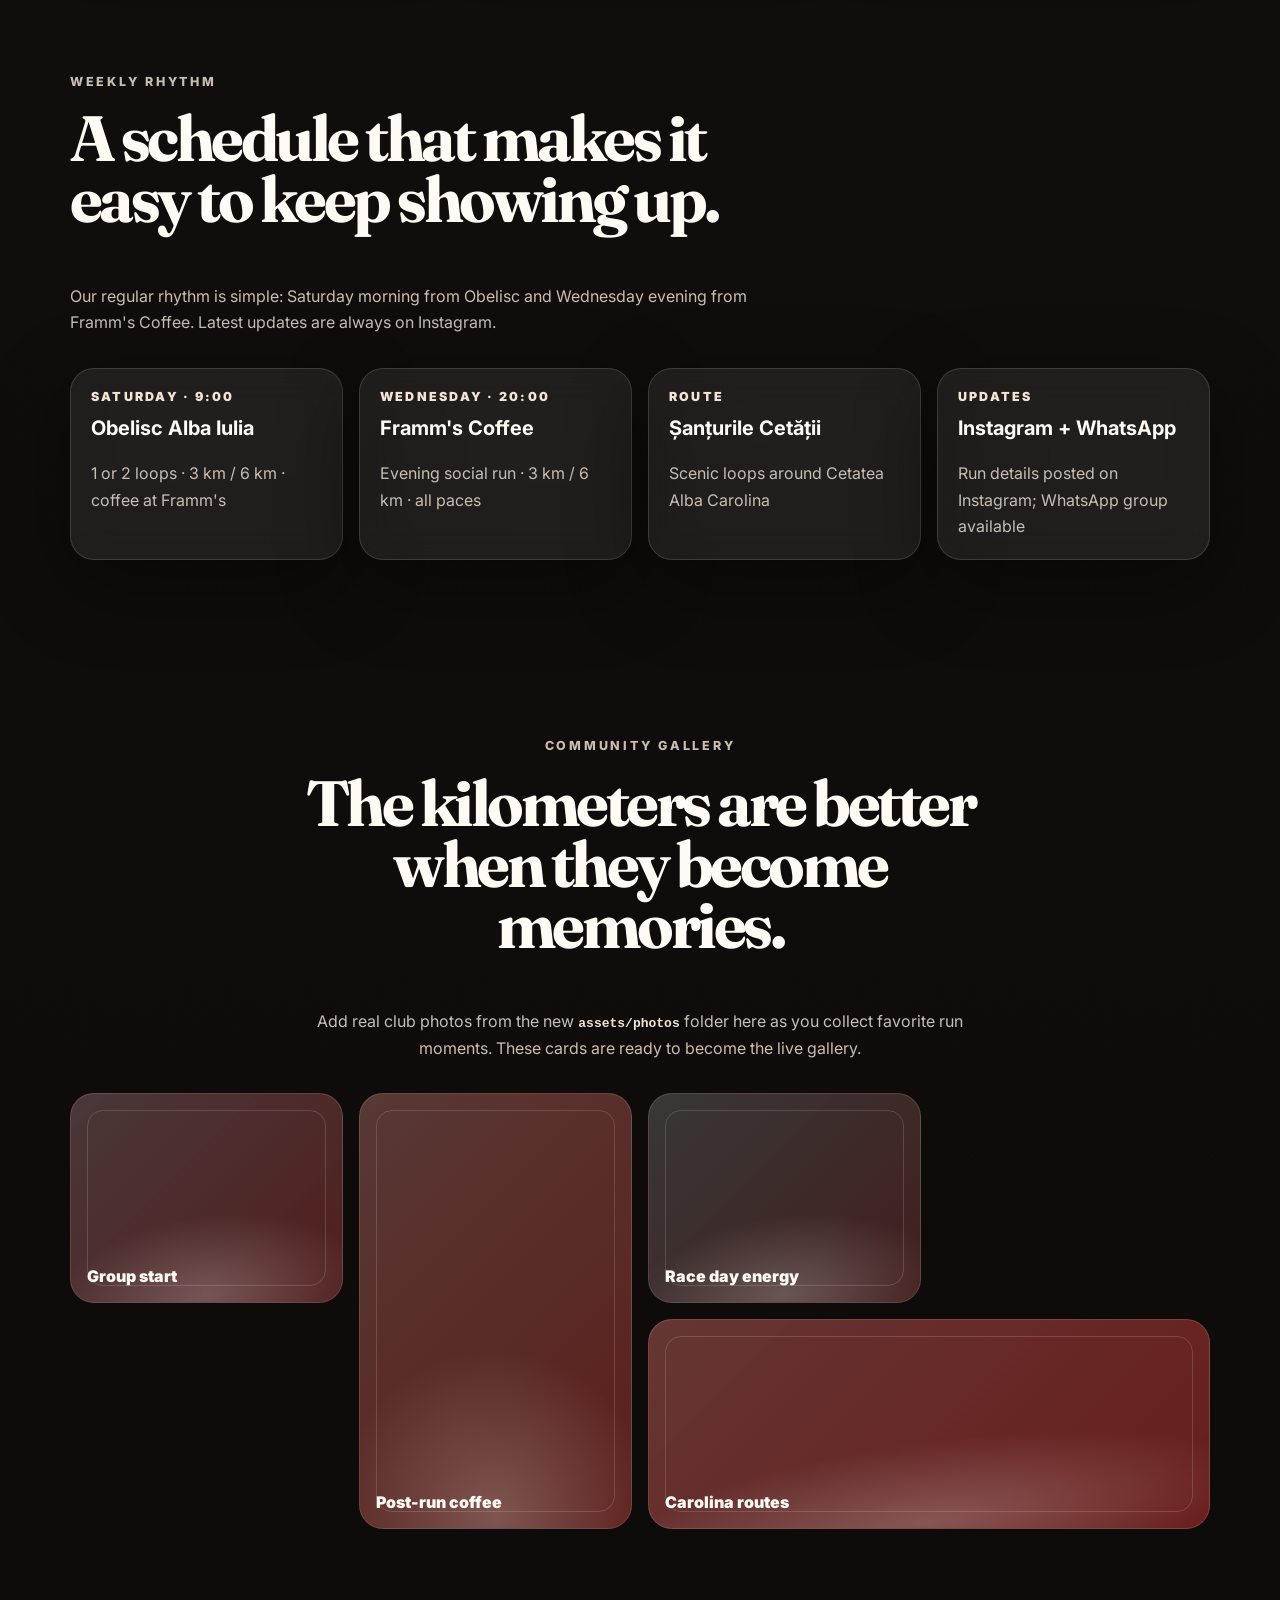
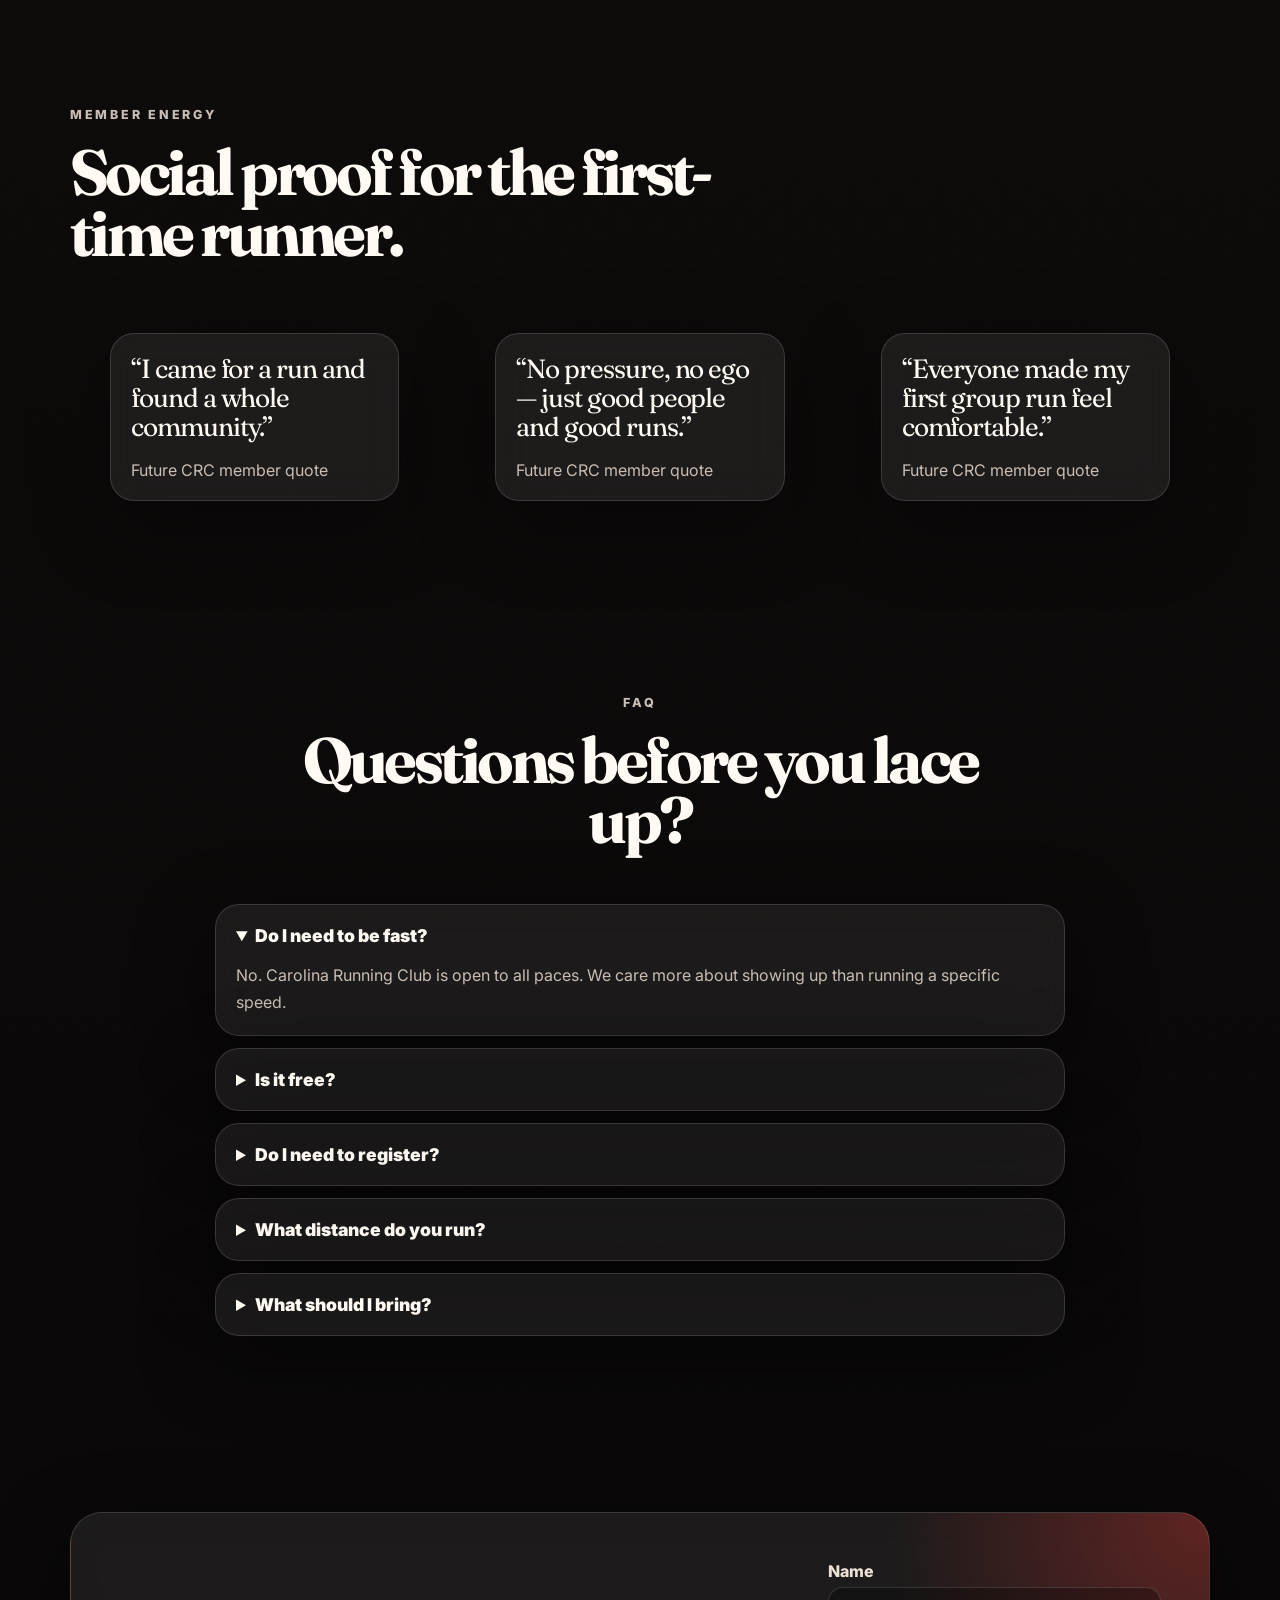
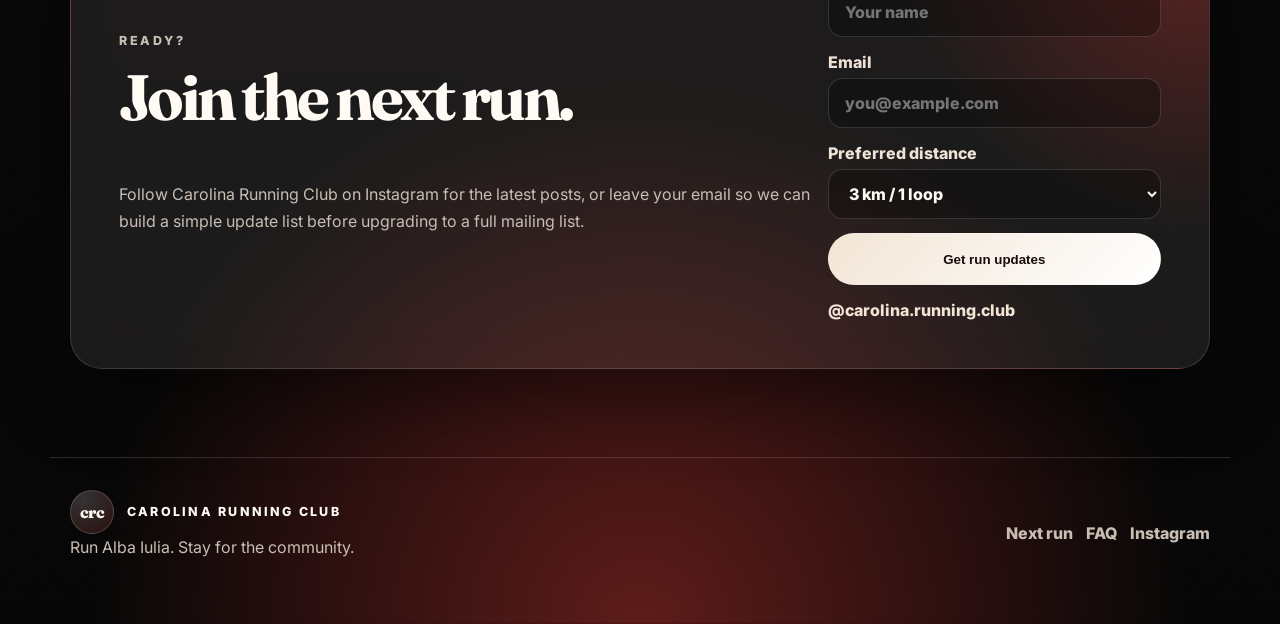
==== commit d9cf5832: "Add C# local preview server" ====
--- a/index.html
+++ b/index.html
@@ -5,17 +5,19 @@
     <meta name="viewport" content="width=device-width, initial-scale=1.0" />
     <meta
       name="description"
-      content="Carolina Running Club is a welcoming social running club for every pace. Find upcoming runs, weekly meetups, FAQs, and ways to join the community."
+      content="Carolina Running Club is a welcoming social running club in Alba Iulia, Romania. Join all-pace runs every Saturday morning and Wednesday evening around the Cetatea Alba Carolina moat."
     />
     <meta name="theme-color" content="#0a0909" />
     <meta property="og:title" content="Carolina Running Club" />
     <meta
       property="og:description"
-      content="Run Carolina. Stay for the community. Weekly social runs, coffee miles, and community events for every pace."
+      content="Run Alba Iulia. Stay for the community. All-pace runs, Cetate loops, coffee at Framm's, and updates on Instagram."
     />
     <meta property="og:type" content="website" />
     <meta property="og:image" content="./assets/social-preview.svg" />
-    <title>Carolina Running Club | Run Carolina. Stay for the community.</title>
+    <title>
+      Carolina Running Club Alba Iulia | Run Alba Iulia. Stay for the community.
+    </title>
     <link rel="preconnect" href="https://fonts.googleapis.com" />
     <link rel="preconnect" href="https://fonts.gstatic.com" crossorigin />
     <link
@@ -59,12 +61,12 @@
       <section class="hero" id="top" aria-labelledby="hero-title">
         <div class="hero-bg" aria-hidden="true"></div>
         <div class="hero-content">
-          <p class="eyebrow">All paces. All people. Carolina miles.</p>
+          <p class="eyebrow">All paces. All people. Alba Iulia loops.</p>
           <h1 id="hero-title"><span>carolina</span> Running Club</h1>
           <p class="hero-lede">
-            Run Carolina. Stay for the community. We are building a welcoming
-            club for runners, joggers, walkers, and anyone ready to move with
-            good people.
+            Run Alba Iulia. Stay for the community. We meet at Obelisc and
+            Framm's Coffee for relaxed Cetate loops, post-run coffee, and a
+            welcoming group for every pace.
           </p>
           <div class="hero-actions">
             <a class="button button-primary" href="#next-run"
@@ -81,29 +83,30 @@
           </div>
           <dl class="hero-stats" aria-label="Club highlights">
             <div>
-              <dt>3–6 mi</dt>
-              <dd>social routes</dd>
+              <dt>3–6 km</dt>
+              <dd>1 or 2 Cetate loops</dd>
             </div>
             <div>
               <dt>0 ego</dt>
               <dd>every pace welcome</dd>
             </div>
             <div>
-              <dt>weekly</dt>
-              <dd>community runs</dd>
+              <dt>2x/week</dt>
+              <dd>Wed + Sat runs</dd>
             </div>
           </dl>
         </div>
         <aside class="hero-card" aria-label="Next run preview">
           <p class="card-kicker">Next community run</p>
-          <h2>Saturday Social Miles</h2>
+          <h2>Saturday Cetate Run</h2>
           <p class="route">
-            Easy 3-mile and 5-mile options followed by coffee and conversation.
+            1 or 2 relaxed loops of the Alba Carolina Citadel moat followed by
+            coffee at Framm's.
           </p>
           <ul>
-            <li><strong>Time:</strong> 8:00 AM</li>
-            <li><strong>Meet:</strong> Carolina meetup spot</li>
-            <li><strong>Cost:</strong> Free</li>
+            <li><strong>Time:</strong> Saturday 9:00</li>
+            <li><strong>Meet:</strong> Obelisc Alba Iulia</li>
+            <li><strong>Distance:</strong> 3 km or 6 km</li>
           </ul>
           <a href="#join">Get details</a>
         </aside>
@@ -127,31 +130,53 @@
           <article class="event-card featured-event">
             <div class="event-date">
               <span>Sat</span>
-              <strong>8:00</strong>
+              <strong>9:00</strong>
               <span>AM</span>
             </div>
             <div>
-              <p class="card-kicker">Weekly featured run</p>
-              <h3>Saturday Social Miles</h3>
+              <p class="card-kicker">Saturday morning</p>
+              <h3>Obelisc → Șanțurile Cetății → Framm's Coffee</h3>
               <p>
-                A relaxed group run with 3-mile and 5-mile routes. We regroup
-                before and after the run, take a club photo, and grab coffee
-                nearby.
+                Meet at Obelisc Alba Iulia at 9:00, choose 1 or 2 loops of the
+                Cetatea Alba Carolina moat, regroup before and after the run,
+                then head to Framm's for coffee.
               </p>
               <div class="tag-row" aria-label="Run details">
                 <span>Free</span>
-                <span>Beginner friendly</span>
-                <span>Photo stop</span>
+                <span>All paces</span>
+                <span>3 km or 6 km</span>
               </div>
+              <div class="inline-links" aria-label="Location links">
+                <a
+                  href="https://www.google.com/maps/search/?api=1&query=Obelisc%20Alba%20Iulia"
+                  target="_blank"
+                  rel="noreferrer"
+                  >Open Obelisc map</a
+                >
+                <a
+                  href="https://www.google.com/maps/search/?api=1&query=Framm%27s%20Coffee%20Alba%20Iulia"
+                  target="_blank"
+                  rel="noreferrer"
+                  >Open Framm's map</a
+                >
+              </div>
             </div>
           </article>
           <article class="event-card compact-event">
-            <p class="card-kicker">What to bring</p>
-            <h3>Comfortable shoes, water, and a good attitude.</h3>
-            <p>
-              No special gear required. Arrive 10 minutes early so we can
-              welcome new runners.
-            </p>
+            <p class="card-kicker">Wednesday evening</p>
+            <h3>Framm's Coffee meetup at 20:00.</h3>
+            <p>
+              Midweek social run around Șanțurile Cetății with the same 3 km or
+              6 km options, all paces, and time to connect before and after.
+            </p>
+            <div class="inline-links" aria-label="Wednesday location link">
+              <a
+                href="https://www.google.com/maps/search/?api=1&query=Framm%27s%20Coffee%20Alba%20Iulia"
+                target="_blank"
+                rel="noreferrer"
+                >Open Framm's map</a
+              >
+            </div>
           </article>
         </div>
       </section>
@@ -161,10 +186,10 @@
           <p class="eyebrow">About the club</p>
           <h2 id="about-title">A running club for every kind of runner.</h2>
           <p>
-            Carolina Running Club is built for people who want to move, meet new
-            friends, and enjoy the miles together. Whether you are chasing a PR,
-            getting back into running, or showing up for your first group run,
-            you belong here.
+            Carolina Running Club is built in Alba Iulia for people who want to
+            move, meet new friends, and enjoy the Cetate together. Whether you
+            are chasing a PR, getting back into running, or showing up for your
+            first group run, you belong here.
           </p>
         </div>
         <div class="values-grid">
@@ -181,7 +206,7 @@
             <h3>Community first</h3>
             <p>
               The post-run smiles, photos, coffee, and conversation are just as
-              important as the miles.
+              important as the kilometers.
             </p>
           </article>
           <article>
@@ -221,8 +246,8 @@
             <div class="icon">☕</div>
             <h3>Stay after</h3>
             <p>
-              Hang out after the run for photos, coffee, recovery chats, and new
-              friendships.
+              Hang out before and after the run for photos, recovery chats, new
+              friendships, and coffee at Framm's.
             </p>
           </article>
         </div>
@@ -235,30 +260,33 @@
             A schedule that makes it easy to keep showing up.
           </h2>
           <p>
-            Replace these placeholders with your exact locations and times as
-            the club calendar is finalized.
+            Our regular rhythm is simple: Saturday morning from Obelisc and
+            Wednesday evening from Framm's Coffee. Latest updates are always on
+            Instagram.
           </p>
         </div>
         <div class="schedule" role="list" aria-label="Weekly run schedule">
           <article role="listitem">
-            <p>Tuesday</p>
-            <h3>Easy Social Run</h3>
-            <span>3 miles · conversational pace</span>
+            <p>Saturday · 9:00</p>
+            <h3>Obelisc Alba Iulia</h3>
+            <span>1 or 2 loops · 3 km / 6 km · coffee at Framm's</span>
           </article>
           <article role="listitem">
-            <p>Thursday</p>
-            <h3>Optional Workout</h3>
-            <span>4–6 miles · effort groups</span>
+            <p>Wednesday · 20:00</p>
+            <h3>Framm's Coffee</h3>
+            <span>Evening social run · 3 km / 6 km · all paces</span>
           </article>
           <article role="listitem">
-            <p>Saturday</p>
-            <h3>Longer Community Run</h3>
-            <span>5–10 miles · multiple routes</span>
+            <p>Route</p>
+            <h3>Șanțurile Cetății</h3>
+            <span>Scenic loops around Cetatea Alba Carolina</span>
           </article>
           <article role="listitem">
-            <p>Sunday</p>
-            <h3>Recovery Coffee Miles</h3>
-            <span>2–4 miles · chill and social</span>
+            <p>Updates</p>
+            <h3>Instagram + WhatsApp</h3>
+            <span
+              >Run details posted on Instagram; WhatsApp group available</span
+            >
           </article>
         </div>
       </section>
@@ -271,12 +299,12 @@
         <div class="section-heading centered">
           <p class="eyebrow">Community gallery</p>
           <h2 id="gallery-title">
-            The miles are better when they become memories.
+            The kilometers are better when they become memories.
           </h2>
           <p>
-            Add real club photos here as Carolina Running Club grows. For now,
-            these visual cards preview the kind of moments the site is built to
-            showcase.
+            Add real club photos from the new <code>assets/photos</code> folder
+            here as you collect favorite run moments. These cards are ready to
+            become the live gallery.
           </p>
         </div>
         <div class="photo-grid">
@@ -314,7 +342,7 @@
           </figure>
           <figure>
             <blockquote>
-              “No pressure, no ego — just good people and good miles.”
+              “No pressure, no ego — just good people and good runs.”
             </blockquote>
             <figcaption>Future CRC member quote</figcaption>
           </figure>
@@ -350,22 +378,22 @@
           <details>
             <summary>Do I need to register?</summary>
             <p>
-              For most runs, just show up. If we host a special event, we will
-              share an RSVP link on the website and Instagram.
+              For most runs, just show up. Main details are posted on Instagram,
+              and the WhatsApp group is available for regular updates.
             </p>
           </details>
           <details>
             <summary>What distance do you run?</summary>
             <p>
-              Most social runs include 3-mile and 5-mile options, with longer
-              routes added for Saturday meetups.
+              We usually run 1 or 2 loops of Șanțurile Cetății: about 3 km or 6
+              km.
             </p>
           </details>
           <details>
             <summary>What should I bring?</summary>
             <p>
               Wear comfortable shoes, bring water if you want it, and arrive a
-              few minutes early for route notes.
+              few minutes early for route notes at Obelisc or Framm's.
             </p>
           </details>
         </div>
@@ -377,17 +405,22 @@
             <p class="eyebrow">Ready?</p>
             <h2 id="join-title">Join the next run.</h2>
             <p>
-              Follow Carolina Running Club on Instagram or sign up for updates
-              so you always know the next meetup time, route, and post-run plan.
+              Follow Carolina Running Club on Instagram for the latest posts, or
+              leave your email so we can build a simple update list before
+              upgrading to a full mailing list.
             </p>
           </div>
           <form
             class="signup-form"
             name="run-updates"
-            action="mailto:hello@carolinarunningclub.com"
             method="post"
-            enctype="text/plain"
+            data-netlify="true"
+            netlify-honeypot="bot-field"
           >
+            <input type="hidden" name="form-name" value="run-updates" />
+            <p class="hidden-field">
+              <label>Do not fill this out: <input name="bot-field" /></label>
+            </p>
             <label>
               <span>Name</span>
               <input
@@ -411,9 +444,9 @@
             <label>
               <span>Preferred distance</span>
               <select name="distance">
-                <option>3 miles</option>
-                <option>5 miles</option>
-                <option>Long runs</option>
+                <option>3 km / 1 loop</option>
+                <option>6 km / 2 loops</option>
+                <option>Both options</option>
                 <option>Just getting started</option>
               </select>
             </label>
@@ -439,7 +472,7 @@
           <span class="brand-mark">crc</span>
           <span class="brand-text">Carolina Running Club</span>
         </a>
-        <p>Run Carolina. Stay for the community.</p>
+        <p>Run Alba Iulia. Stay for the community.</p>
       </div>
       <div class="footer-links">
         <a href="#next-run">Next run</a>
--- a/styles.css
+++ b/styles.css
@@ -481,6 +481,21 @@
   font-size: 0.86rem;
 }
 
+.inline-links {
+  display: flex;
+  flex-wrap: wrap;
+  gap: 0.75rem;
+  margin-top: 1rem;
+}
+
+.inline-links a {
+  color: var(--cream);
+  font-size: 0.9rem;
+  font-weight: 800;
+  text-decoration: underline;
+  text-underline-offset: 0.25rem;
+}
+
 .about {
   align-items: start;
 }
@@ -645,6 +660,15 @@
       transparent 20rem
     ),
     rgba(255, 255, 255, 0.08);
+}
+
+.hidden-field {
+  display: none;
+}
+
+code {
+  color: var(--cream);
+  font-weight: 800;
 }
 
 .signup-form {
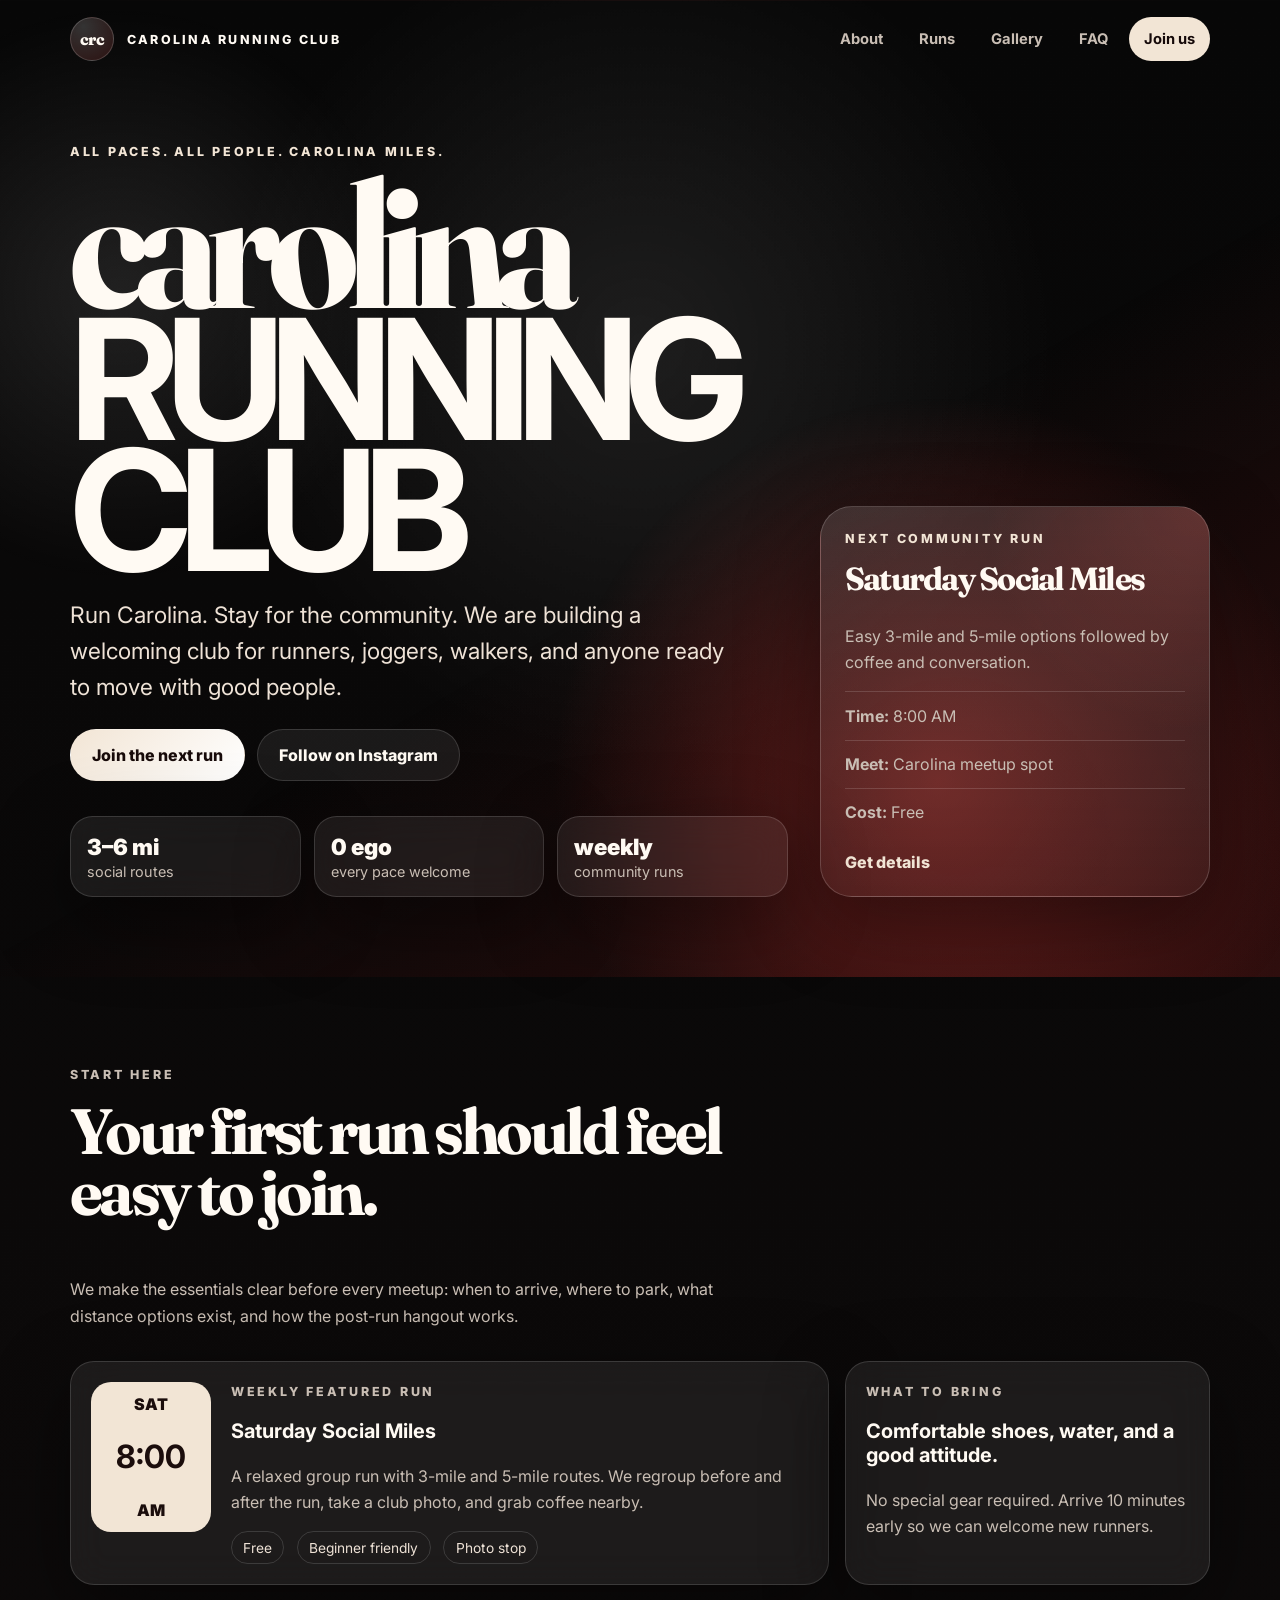
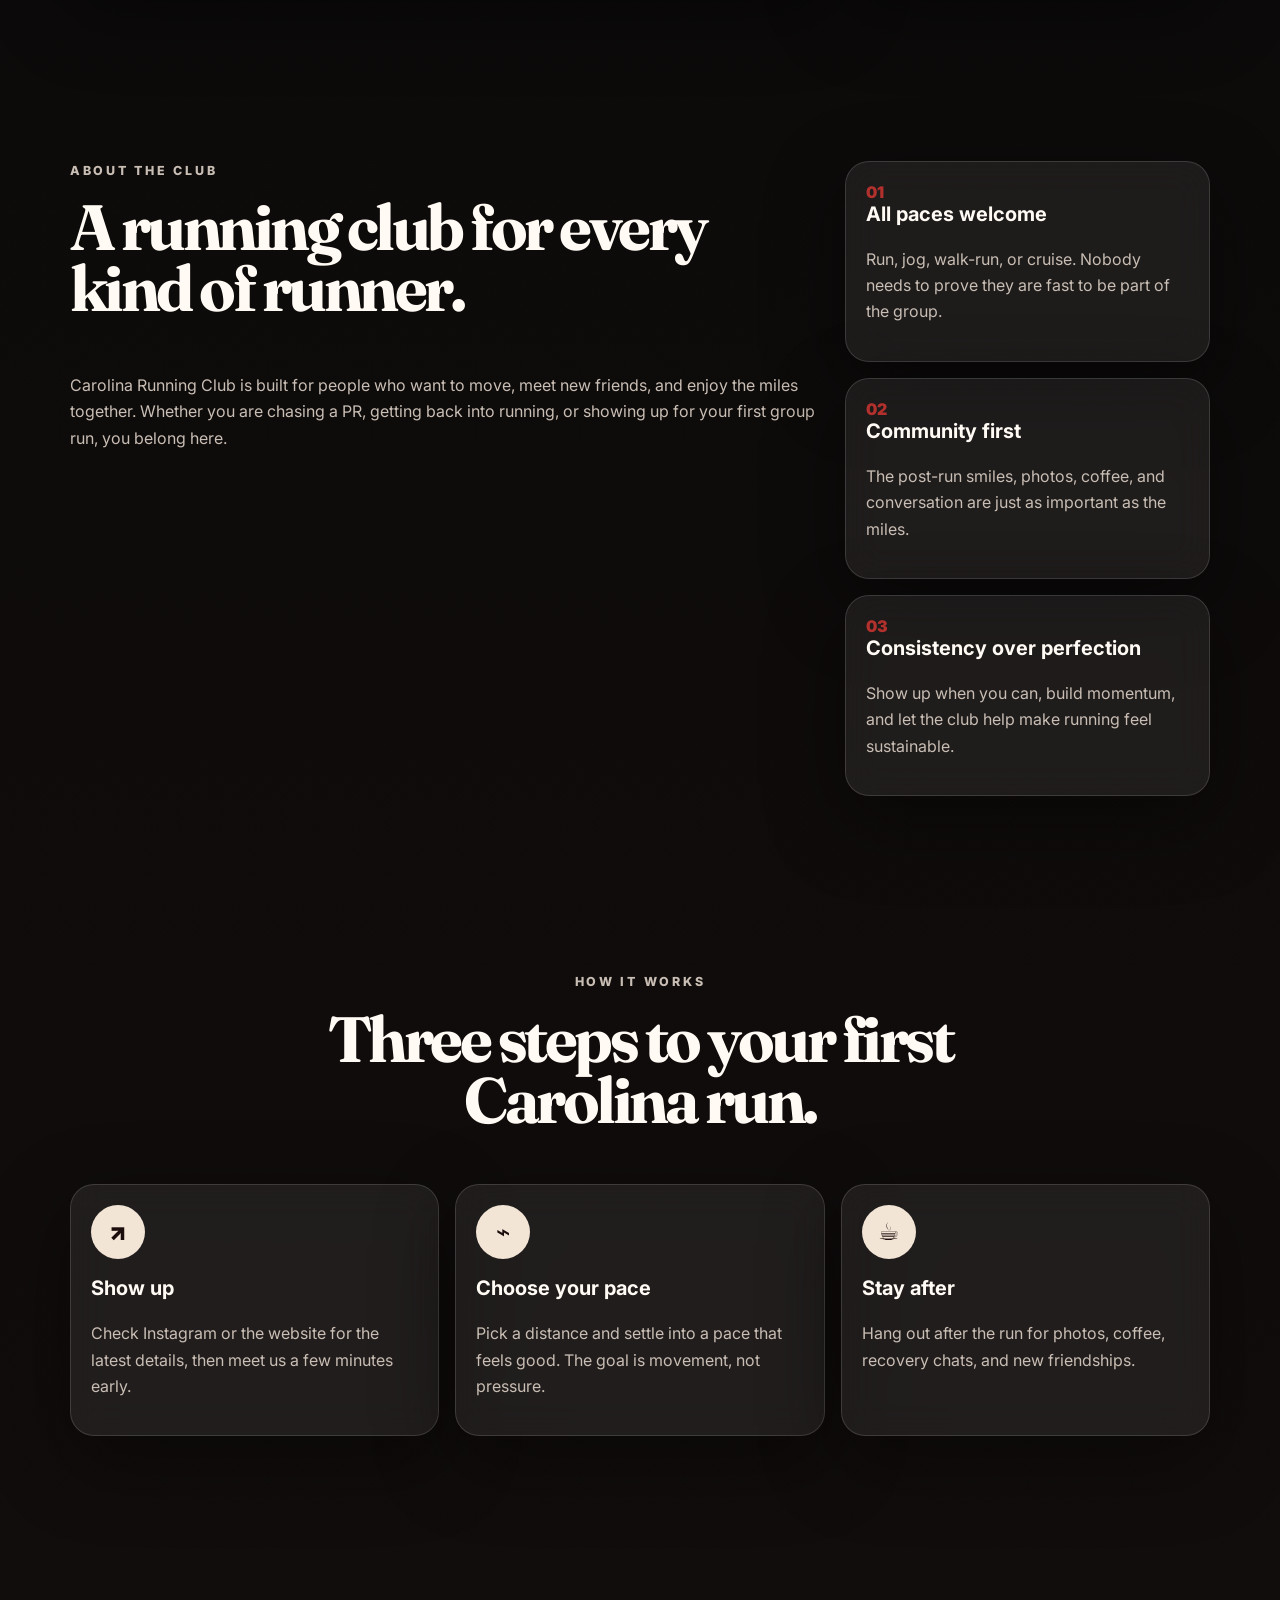
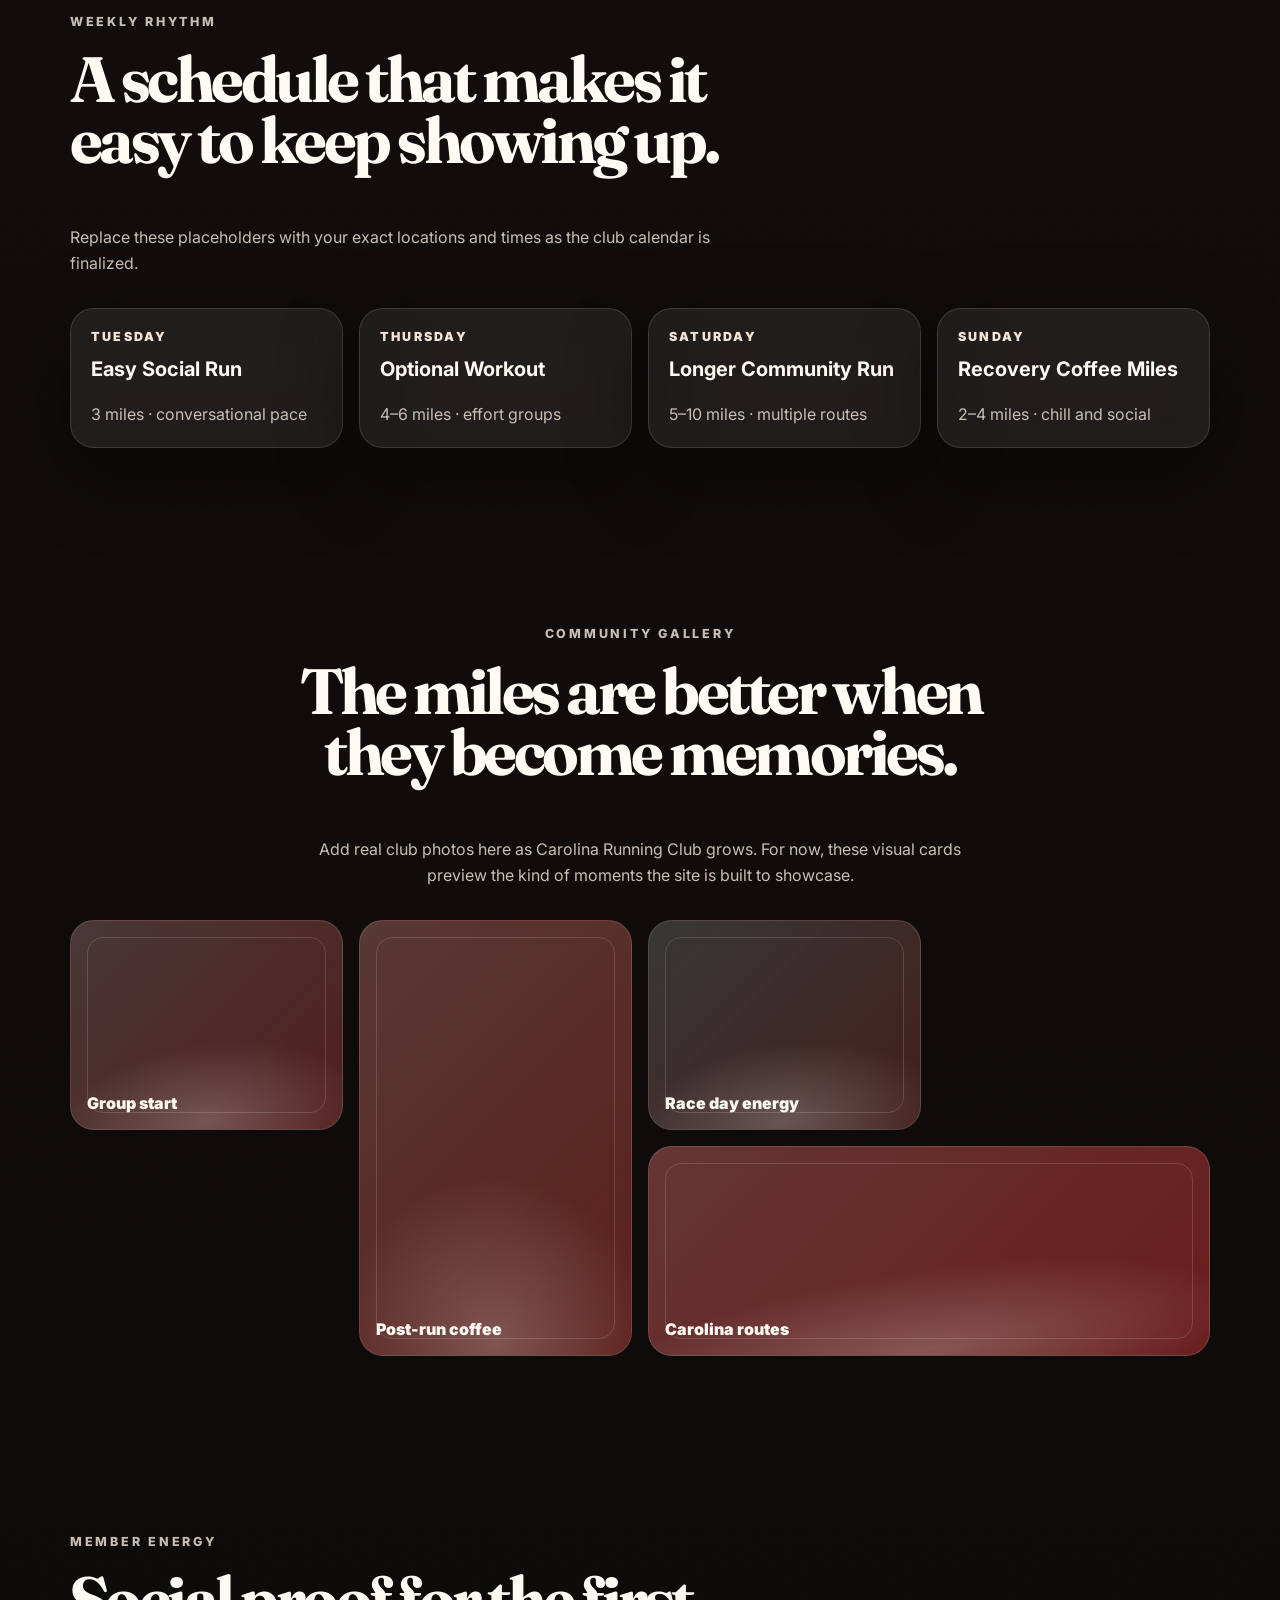
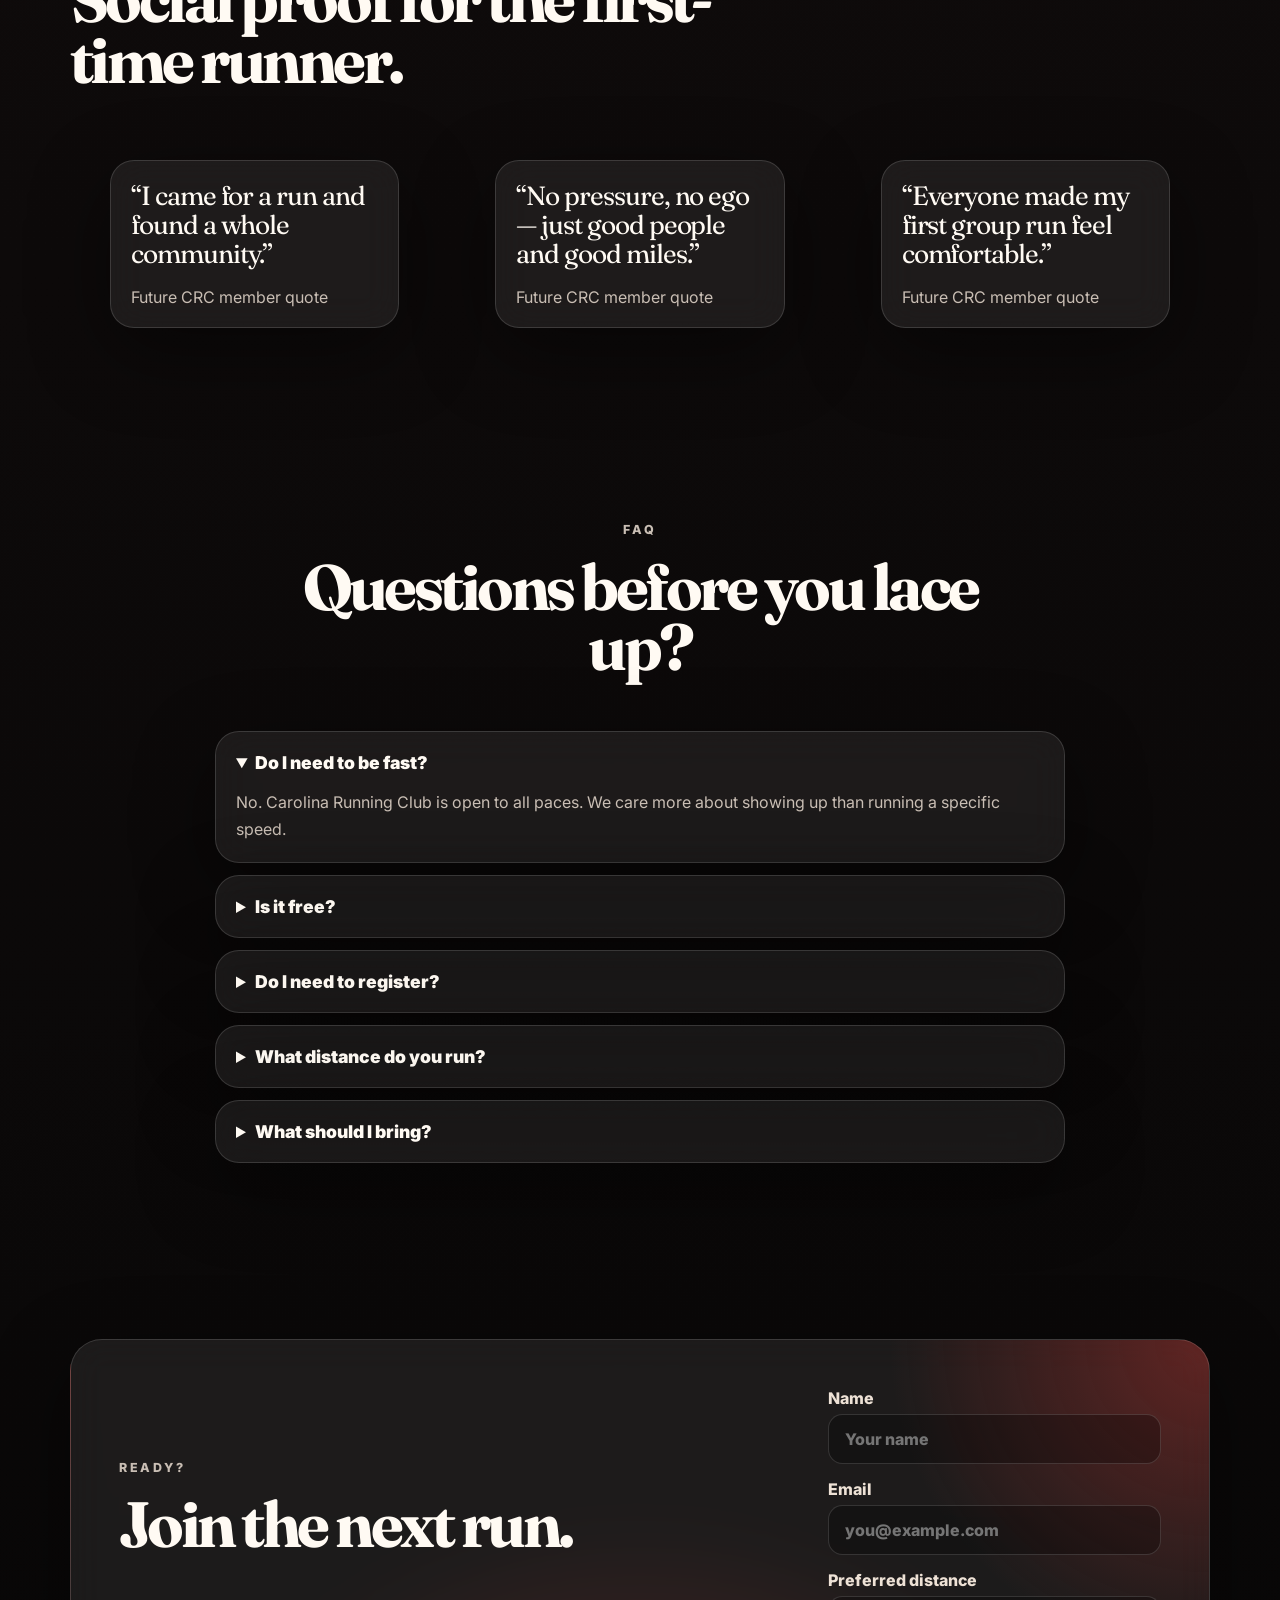
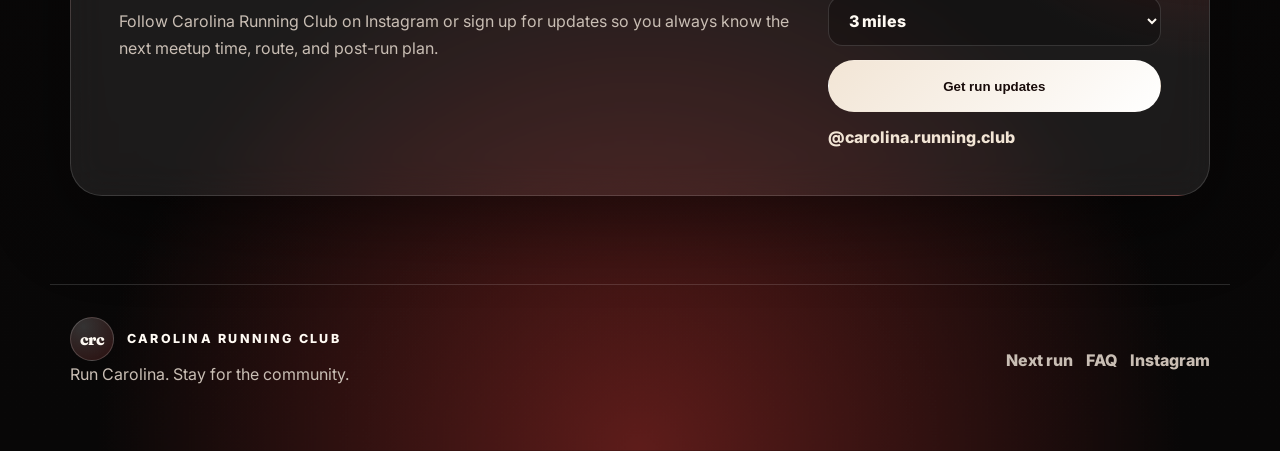
==== commit 0b4333b7: "Merge branch 'main' into codex/create-website-for-carolina-running-club-vjgkxb" ====
--- a/index.html
+++ b/index.html
@@ -5,19 +5,17 @@
     <meta name="viewport" content="width=device-width, initial-scale=1.0" />
     <meta
       name="description"
-      content="Carolina Running Club is a welcoming social running club in Alba Iulia, Romania. Join all-pace runs every Saturday morning and Wednesday evening around the Cetatea Alba Carolina moat."
+      content="Carolina Running Club is a welcoming social running club for every pace. Find upcoming runs, weekly meetups, FAQs, and ways to join the community."
     />
     <meta name="theme-color" content="#0a0909" />
     <meta property="og:title" content="Carolina Running Club" />
     <meta
       property="og:description"
-      content="Run Alba Iulia. Stay for the community. All-pace runs, Cetate loops, coffee at Framm's, and updates on Instagram."
+      content="Run Carolina. Stay for the community. Weekly social runs, coffee miles, and community events for every pace."
     />
     <meta property="og:type" content="website" />
     <meta property="og:image" content="./assets/social-preview.svg" />
-    <title>
-      Carolina Running Club Alba Iulia | Run Alba Iulia. Stay for the community.
-    </title>
+    <title>Carolina Running Club | Run Carolina. Stay for the community.</title>
     <link rel="preconnect" href="https://fonts.googleapis.com" />
     <link rel="preconnect" href="https://fonts.gstatic.com" crossorigin />
     <link
@@ -61,12 +59,12 @@
       <section class="hero" id="top" aria-labelledby="hero-title">
         <div class="hero-bg" aria-hidden="true"></div>
         <div class="hero-content">
-          <p class="eyebrow">All paces. All people. Alba Iulia loops.</p>
+          <p class="eyebrow">All paces. All people. Carolina miles.</p>
           <h1 id="hero-title"><span>carolina</span> Running Club</h1>
           <p class="hero-lede">
-            Run Alba Iulia. Stay for the community. We meet at Obelisc and
-            Framm's Coffee for relaxed Cetate loops, post-run coffee, and a
-            welcoming group for every pace.
+            Run Carolina. Stay for the community. We are building a welcoming
+            club for runners, joggers, walkers, and anyone ready to move with
+            good people.
           </p>
           <div class="hero-actions">
             <a class="button button-primary" href="#next-run"
@@ -83,30 +81,29 @@
           </div>
           <dl class="hero-stats" aria-label="Club highlights">
             <div>
-              <dt>3–6 km</dt>
-              <dd>1 or 2 Cetate loops</dd>
+              <dt>3–6 mi</dt>
+              <dd>social routes</dd>
             </div>
             <div>
               <dt>0 ego</dt>
               <dd>every pace welcome</dd>
             </div>
             <div>
-              <dt>2x/week</dt>
-              <dd>Wed + Sat runs</dd>
+              <dt>weekly</dt>
+              <dd>community runs</dd>
             </div>
           </dl>
         </div>
         <aside class="hero-card" aria-label="Next run preview">
           <p class="card-kicker">Next community run</p>
-          <h2>Saturday Cetate Run</h2>
+          <h2>Saturday Social Miles</h2>
           <p class="route">
-            1 or 2 relaxed loops of the Alba Carolina Citadel moat followed by
-            coffee at Framm's.
+            Easy 3-mile and 5-mile options followed by coffee and conversation.
           </p>
           <ul>
-            <li><strong>Time:</strong> Saturday 9:00</li>
-            <li><strong>Meet:</strong> Obelisc Alba Iulia</li>
-            <li><strong>Distance:</strong> 3 km or 6 km</li>
+            <li><strong>Time:</strong> 8:00 AM</li>
+            <li><strong>Meet:</strong> Carolina meetup spot</li>
+            <li><strong>Cost:</strong> Free</li>
           </ul>
           <a href="#join">Get details</a>
         </aside>
@@ -130,53 +127,31 @@
           <article class="event-card featured-event">
             <div class="event-date">
               <span>Sat</span>
-              <strong>9:00</strong>
+              <strong>8:00</strong>
               <span>AM</span>
             </div>
             <div>
-              <p class="card-kicker">Saturday morning</p>
-              <h3>Obelisc → Șanțurile Cetății → Framm's Coffee</h3>
+              <p class="card-kicker">Weekly featured run</p>
+              <h3>Saturday Social Miles</h3>
               <p>
-                Meet at Obelisc Alba Iulia at 9:00, choose 1 or 2 loops of the
-                Cetatea Alba Carolina moat, regroup before and after the run,
-                then head to Framm's for coffee.
+                A relaxed group run with 3-mile and 5-mile routes. We regroup
+                before and after the run, take a club photo, and grab coffee
+                nearby.
               </p>
               <div class="tag-row" aria-label="Run details">
                 <span>Free</span>
-                <span>All paces</span>
-                <span>3 km or 6 km</span>
-              </div>
-              <div class="inline-links" aria-label="Location links">
-                <a
-                  href="https://www.google.com/maps/search/?api=1&query=Obelisc%20Alba%20Iulia"
-                  target="_blank"
-                  rel="noreferrer"
-                  >Open Obelisc map</a
-                >
-                <a
-                  href="https://www.google.com/maps/search/?api=1&query=Framm%27s%20Coffee%20Alba%20Iulia"
-                  target="_blank"
-                  rel="noreferrer"
-                  >Open Framm's map</a
-                >
+                <span>Beginner friendly</span>
+                <span>Photo stop</span>
               </div>
             </div>
           </article>
           <article class="event-card compact-event">
-            <p class="card-kicker">Wednesday evening</p>
-            <h3>Framm's Coffee meetup at 20:00.</h3>
-            <p>
-              Midweek social run around Șanțurile Cetății with the same 3 km or
-              6 km options, all paces, and time to connect before and after.
-            </p>
-            <div class="inline-links" aria-label="Wednesday location link">
-              <a
-                href="https://www.google.com/maps/search/?api=1&query=Framm%27s%20Coffee%20Alba%20Iulia"
-                target="_blank"
-                rel="noreferrer"
-                >Open Framm's map</a
-              >
-            </div>
+            <p class="card-kicker">What to bring</p>
+            <h3>Comfortable shoes, water, and a good attitude.</h3>
+            <p>
+              No special gear required. Arrive 10 minutes early so we can
+              welcome new runners.
+            </p>
           </article>
         </div>
       </section>
@@ -186,10 +161,10 @@
           <p class="eyebrow">About the club</p>
           <h2 id="about-title">A running club for every kind of runner.</h2>
           <p>
-            Carolina Running Club is built in Alba Iulia for people who want to
-            move, meet new friends, and enjoy the Cetate together. Whether you
-            are chasing a PR, getting back into running, or showing up for your
-            first group run, you belong here.
+            Carolina Running Club is built for people who want to move, meet new
+            friends, and enjoy the miles together. Whether you are chasing a PR,
+            getting back into running, or showing up for your first group run,
+            you belong here.
           </p>
         </div>
         <div class="values-grid">
@@ -206,7 +181,7 @@
             <h3>Community first</h3>
             <p>
               The post-run smiles, photos, coffee, and conversation are just as
-              important as the kilometers.
+              important as the miles.
             </p>
           </article>
           <article>
@@ -246,8 +221,8 @@
             <div class="icon">☕</div>
             <h3>Stay after</h3>
             <p>
-              Hang out before and after the run for photos, recovery chats, new
-              friendships, and coffee at Framm's.
+              Hang out after the run for photos, coffee, recovery chats, and new
+              friendships.
             </p>
           </article>
         </div>
@@ -260,33 +235,30 @@
             A schedule that makes it easy to keep showing up.
           </h2>
           <p>
-            Our regular rhythm is simple: Saturday morning from Obelisc and
-            Wednesday evening from Framm's Coffee. Latest updates are always on
-            Instagram.
+            Replace these placeholders with your exact locations and times as
+            the club calendar is finalized.
           </p>
         </div>
         <div class="schedule" role="list" aria-label="Weekly run schedule">
           <article role="listitem">
-            <p>Saturday · 9:00</p>
-            <h3>Obelisc Alba Iulia</h3>
-            <span>1 or 2 loops · 3 km / 6 km · coffee at Framm's</span>
+            <p>Tuesday</p>
+            <h3>Easy Social Run</h3>
+            <span>3 miles · conversational pace</span>
           </article>
           <article role="listitem">
-            <p>Wednesday · 20:00</p>
-            <h3>Framm's Coffee</h3>
-            <span>Evening social run · 3 km / 6 km · all paces</span>
+            <p>Thursday</p>
+            <h3>Optional Workout</h3>
+            <span>4–6 miles · effort groups</span>
           </article>
           <article role="listitem">
-            <p>Route</p>
-            <h3>Șanțurile Cetății</h3>
-            <span>Scenic loops around Cetatea Alba Carolina</span>
+            <p>Saturday</p>
+            <h3>Longer Community Run</h3>
+            <span>5–10 miles · multiple routes</span>
           </article>
           <article role="listitem">
-            <p>Updates</p>
-            <h3>Instagram + WhatsApp</h3>
-            <span
-              >Run details posted on Instagram; WhatsApp group available</span
-            >
+            <p>Sunday</p>
+            <h3>Recovery Coffee Miles</h3>
+            <span>2–4 miles · chill and social</span>
           </article>
         </div>
       </section>
@@ -299,12 +271,12 @@
         <div class="section-heading centered">
           <p class="eyebrow">Community gallery</p>
           <h2 id="gallery-title">
-            The kilometers are better when they become memories.
+            The miles are better when they become memories.
           </h2>
           <p>
-            Add real club photos from the new <code>assets/photos</code> folder
-            here as you collect favorite run moments. These cards are ready to
-            become the live gallery.
+            Add real club photos here as Carolina Running Club grows. For now,
+            these visual cards preview the kind of moments the site is built to
+            showcase.
           </p>
         </div>
         <div class="photo-grid">
@@ -342,7 +314,7 @@
           </figure>
           <figure>
             <blockquote>
-              “No pressure, no ego — just good people and good runs.”
+              “No pressure, no ego — just good people and good miles.”
             </blockquote>
             <figcaption>Future CRC member quote</figcaption>
           </figure>
@@ -378,22 +350,22 @@
           <details>
             <summary>Do I need to register?</summary>
             <p>
-              For most runs, just show up. Main details are posted on Instagram,
-              and the WhatsApp group is available for regular updates.
+              For most runs, just show up. If we host a special event, we will
+              share an RSVP link on the website and Instagram.
             </p>
           </details>
           <details>
             <summary>What distance do you run?</summary>
             <p>
-              We usually run 1 or 2 loops of Șanțurile Cetății: about 3 km or 6
-              km.
+              Most social runs include 3-mile and 5-mile options, with longer
+              routes added for Saturday meetups.
             </p>
           </details>
           <details>
             <summary>What should I bring?</summary>
             <p>
               Wear comfortable shoes, bring water if you want it, and arrive a
-              few minutes early for route notes at Obelisc or Framm's.
+              few minutes early for route notes.
             </p>
           </details>
         </div>
@@ -405,22 +377,17 @@
             <p class="eyebrow">Ready?</p>
             <h2 id="join-title">Join the next run.</h2>
             <p>
-              Follow Carolina Running Club on Instagram for the latest posts, or
-              leave your email so we can build a simple update list before
-              upgrading to a full mailing list.
+              Follow Carolina Running Club on Instagram or sign up for updates
+              so you always know the next meetup time, route, and post-run plan.
             </p>
           </div>
           <form
             class="signup-form"
             name="run-updates"
+            action="mailto:hello@carolinarunningclub.com"
             method="post"
-            data-netlify="true"
-            netlify-honeypot="bot-field"
+            enctype="text/plain"
           >
-            <input type="hidden" name="form-name" value="run-updates" />
-            <p class="hidden-field">
-              <label>Do not fill this out: <input name="bot-field" /></label>
-            </p>
             <label>
               <span>Name</span>
               <input
@@ -444,9 +411,9 @@
             <label>
               <span>Preferred distance</span>
               <select name="distance">
-                <option>3 km / 1 loop</option>
-                <option>6 km / 2 loops</option>
-                <option>Both options</option>
+                <option>3 miles</option>
+                <option>5 miles</option>
+                <option>Long runs</option>
                 <option>Just getting started</option>
               </select>
             </label>
@@ -472,7 +439,7 @@
           <span class="brand-mark">crc</span>
           <span class="brand-text">Carolina Running Club</span>
         </a>
-        <p>Run Alba Iulia. Stay for the community.</p>
+        <p>Run Carolina. Stay for the community.</p>
       </div>
       <div class="footer-links">
         <a href="#next-run">Next run</a>
--- a/styles.css
+++ b/styles.css
@@ -481,21 +481,6 @@
   font-size: 0.86rem;
 }
 
-.inline-links {
-  display: flex;
-  flex-wrap: wrap;
-  gap: 0.75rem;
-  margin-top: 1rem;
-}
-
-.inline-links a {
-  color: var(--cream);
-  font-size: 0.9rem;
-  font-weight: 800;
-  text-decoration: underline;
-  text-underline-offset: 0.25rem;
-}
-
 .about {
   align-items: start;
 }
@@ -660,15 +645,6 @@
       transparent 20rem
     ),
     rgba(255, 255, 255, 0.08);
-}
-
-.hidden-field {
-  display: none;
-}
-
-code {
-  color: var(--cream);
-  font-weight: 800;
 }
 
 .signup-form {
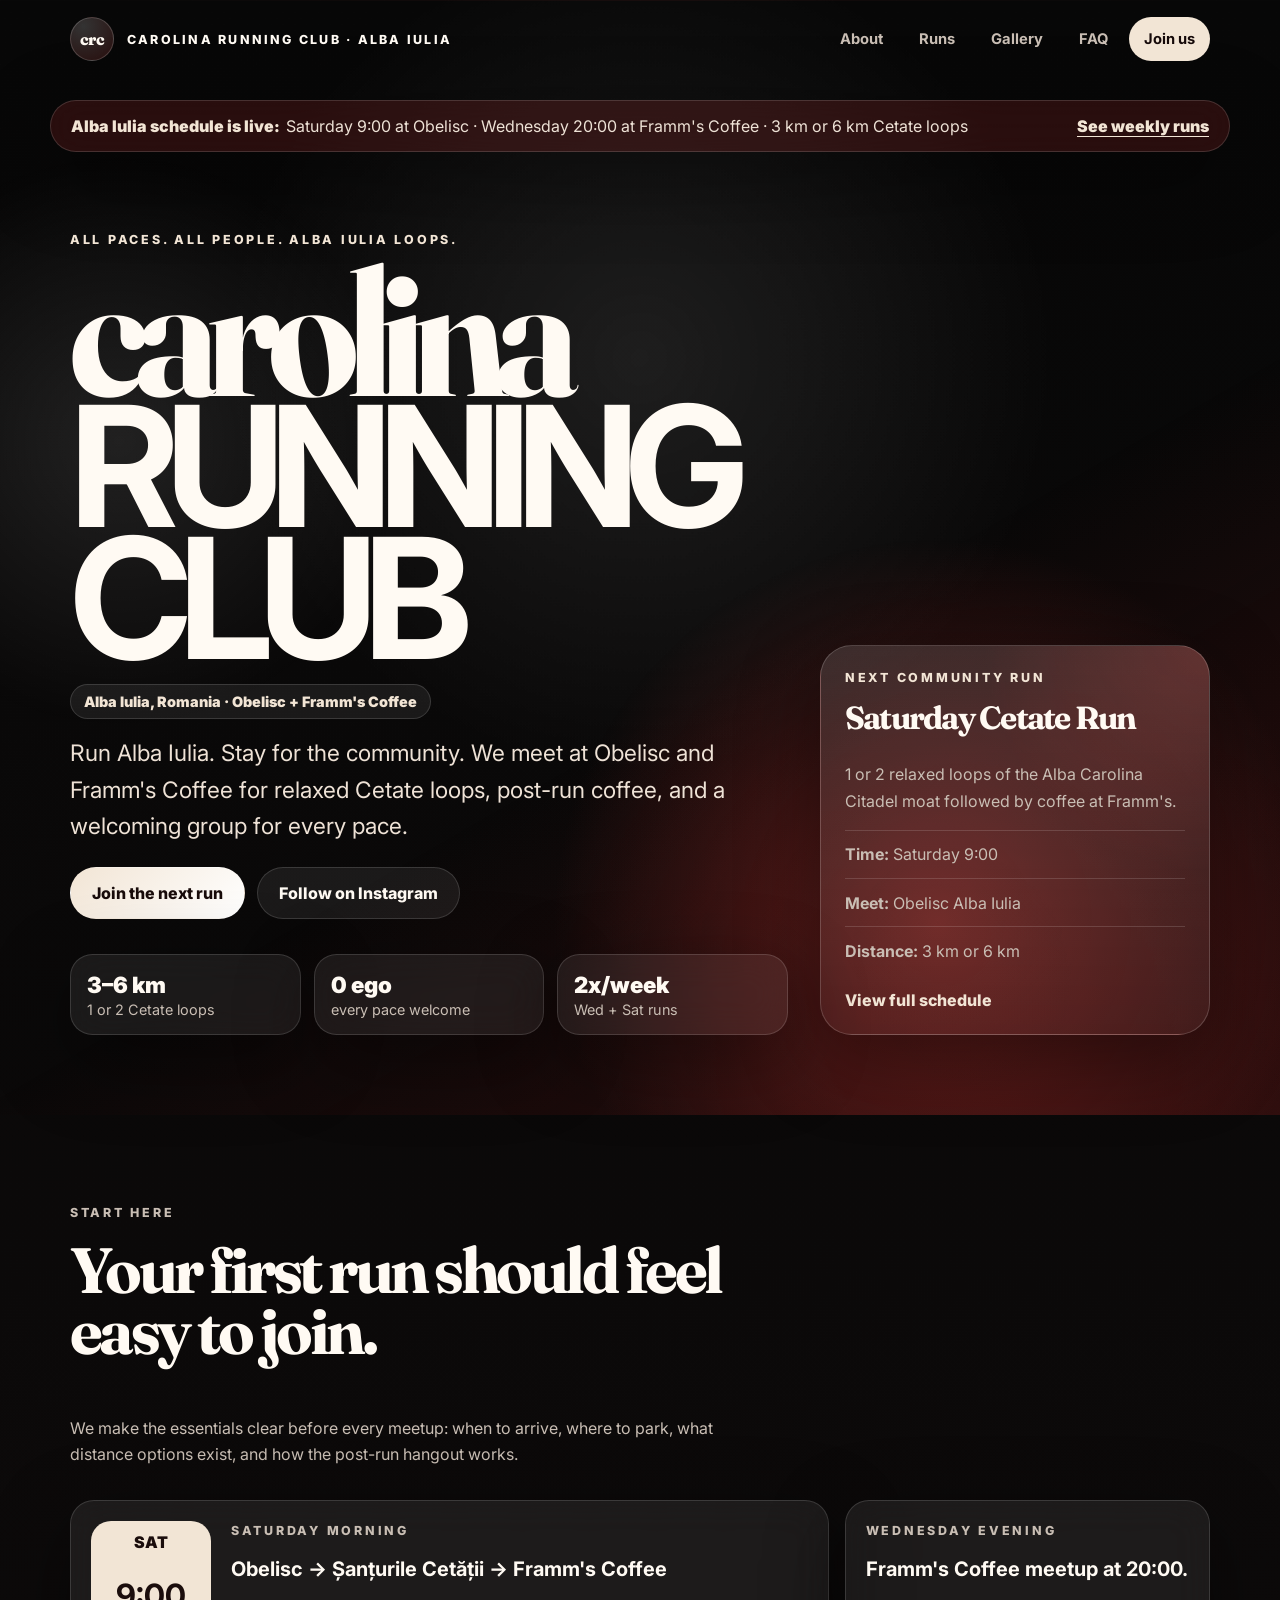
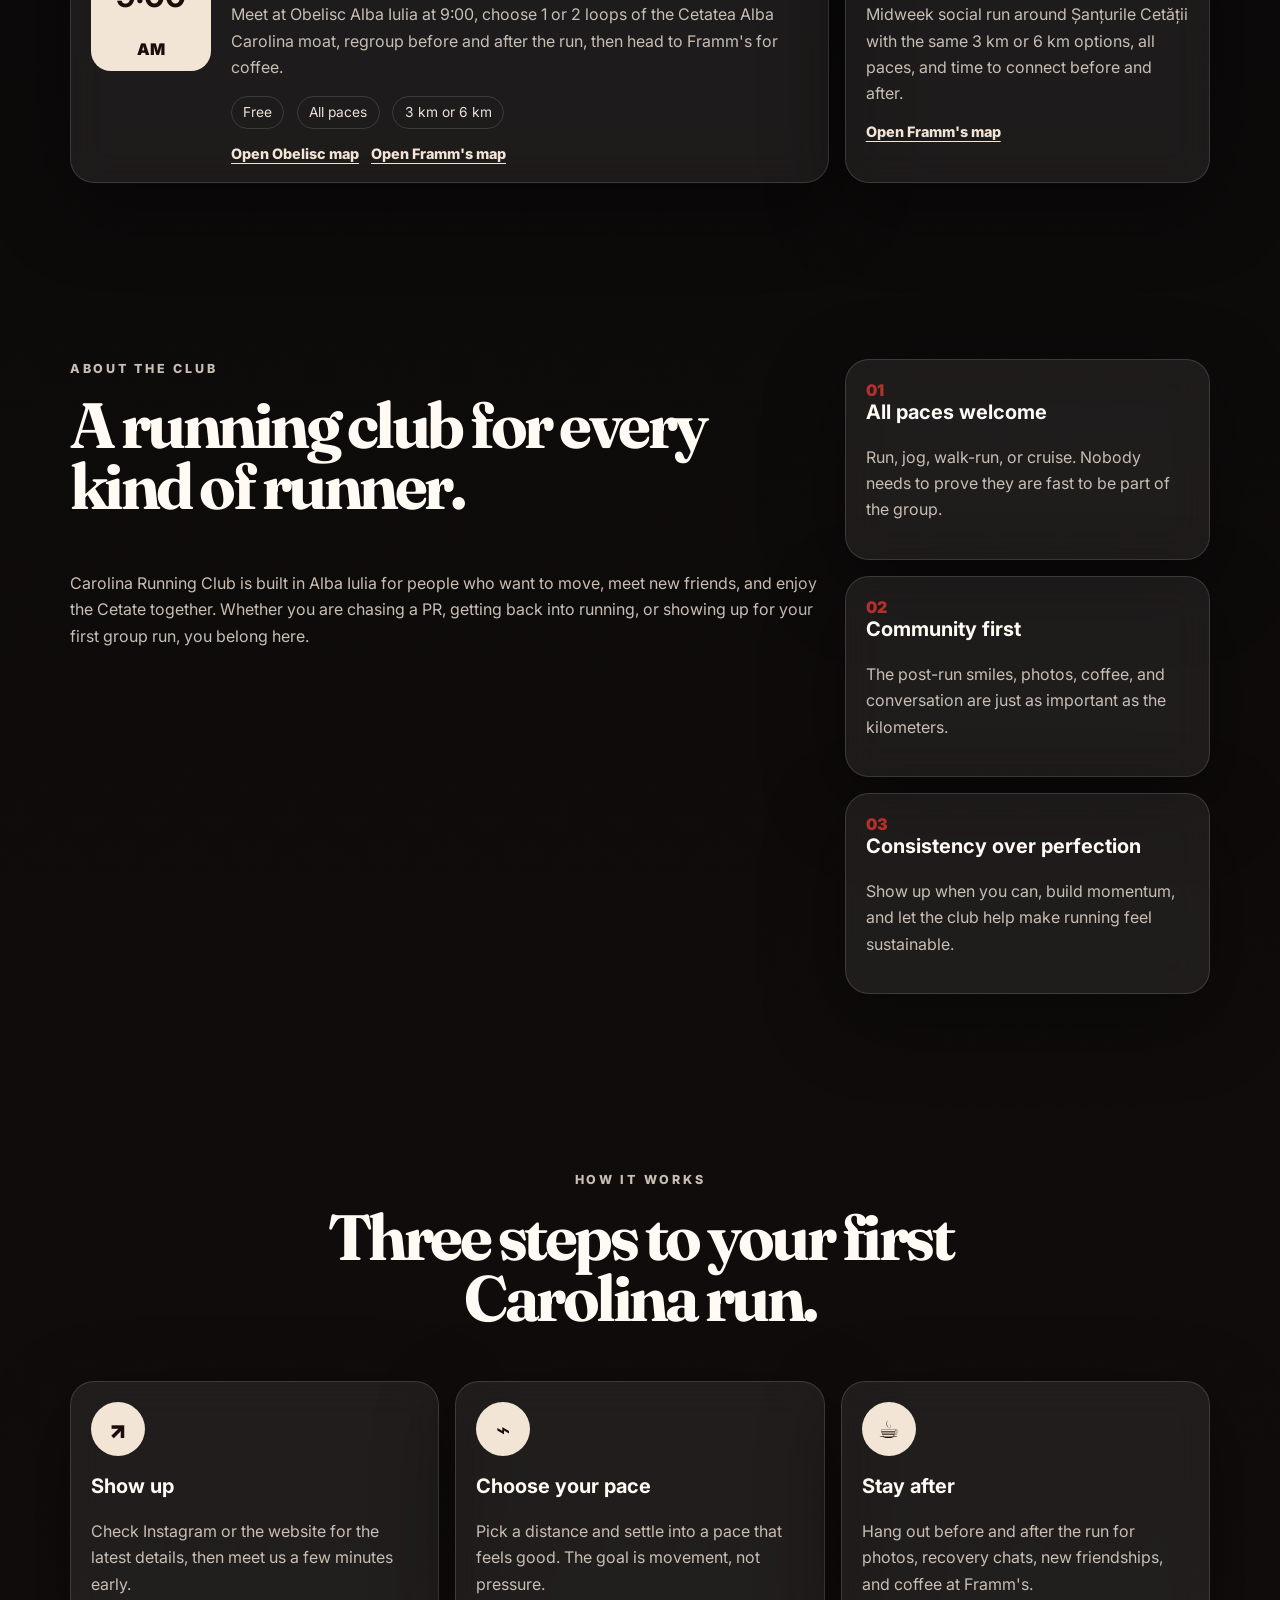
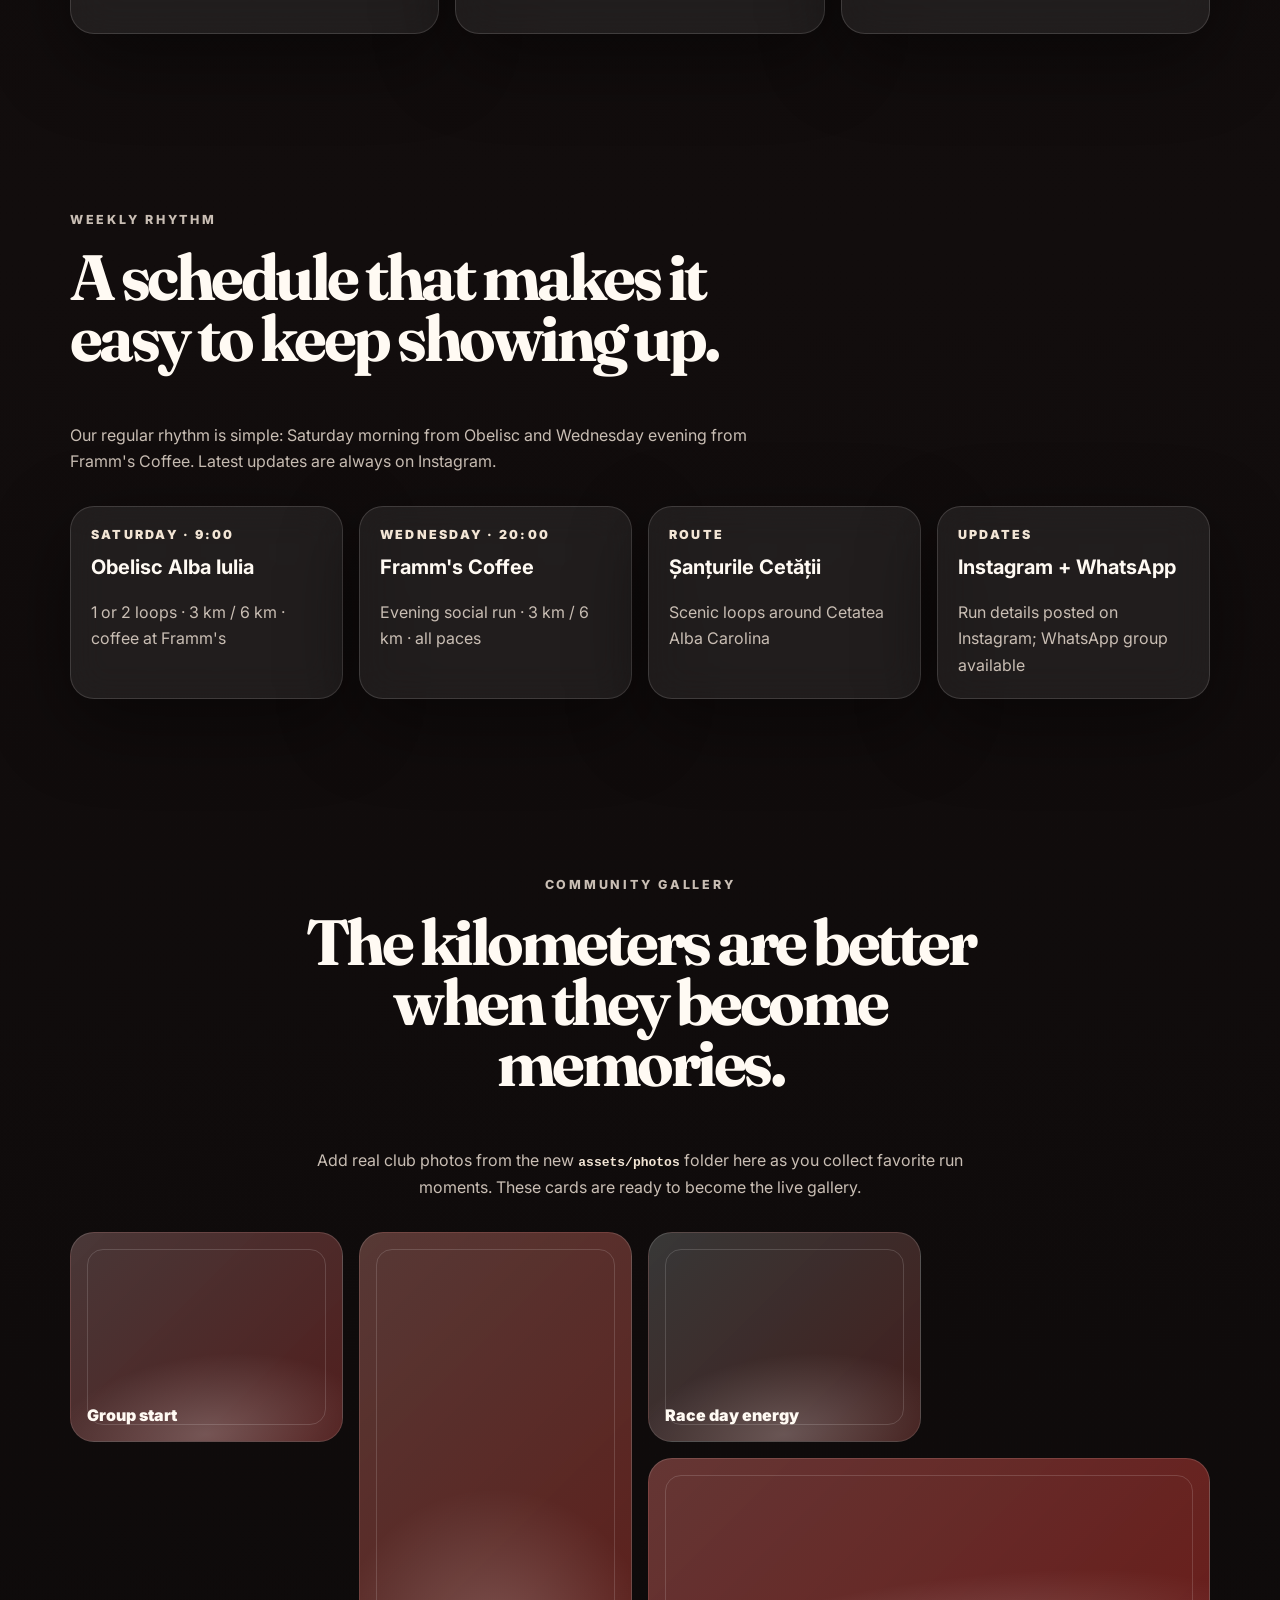
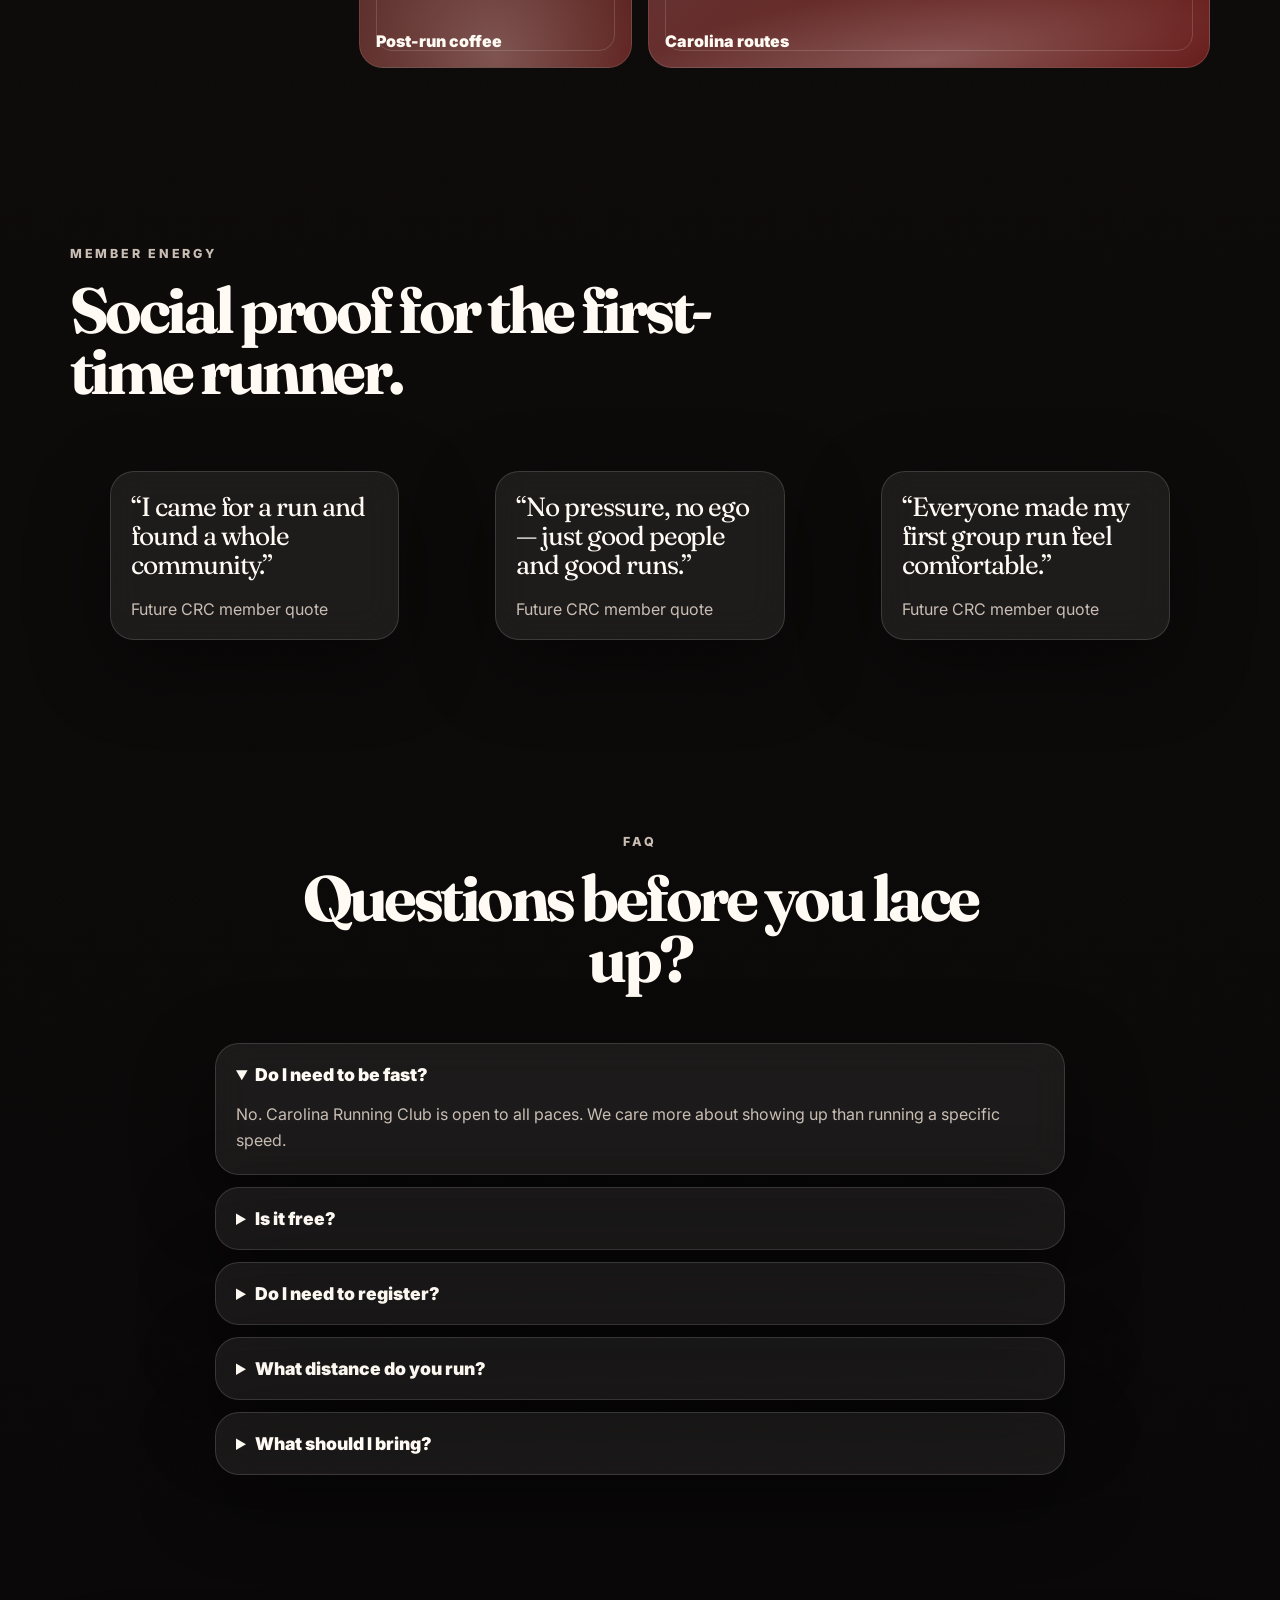
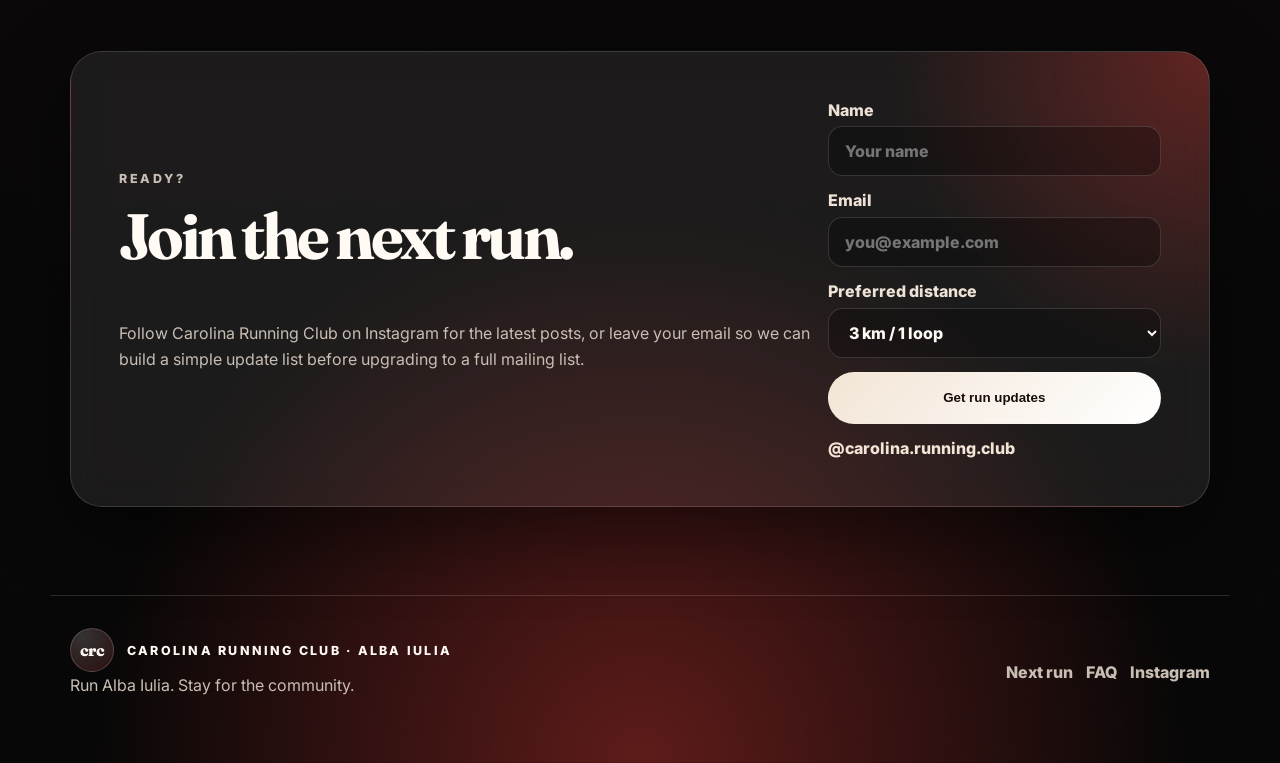
==== commit 90b50aea: "Refresh Alba Iulia homepage content" ====
--- a/index.html
+++ b/index.html
@@ -5,24 +5,26 @@
     <meta name="viewport" content="width=device-width, initial-scale=1.0" />
     <meta
       name="description"
-      content="Carolina Running Club is a welcoming social running club for every pace. Find upcoming runs, weekly meetups, FAQs, and ways to join the community."
+      content="Carolina Running Club is a welcoming social running club in Alba Iulia, Romania. Join all-pace runs every Saturday morning and Wednesday evening around the Cetatea Alba Carolina moat."
     />
     <meta name="theme-color" content="#0a0909" />
     <meta property="og:title" content="Carolina Running Club" />
     <meta
       property="og:description"
-      content="Run Carolina. Stay for the community. Weekly social runs, coffee miles, and community events for every pace."
+      content="Run Alba Iulia. Stay for the community. All-pace runs, Cetate loops, coffee at Framm's, and updates on Instagram."
     />
     <meta property="og:type" content="website" />
     <meta property="og:image" content="./assets/social-preview.svg" />
-    <title>Carolina Running Club | Run Carolina. Stay for the community.</title>
+    <title>
+      Carolina Running Club Alba Iulia | Run Alba Iulia. Stay for the community.
+    </title>
     <link rel="preconnect" href="https://fonts.googleapis.com" />
     <link rel="preconnect" href="https://fonts.gstatic.com" crossorigin />
     <link
       href="https://fonts.googleapis.com/css2?family=Fraunces:opsz,wght@9..144,700;9..144,800&family=Inter:wght@400;500;600;700;800&display=swap"
       rel="stylesheet"
     />
-    <link rel="stylesheet" href="styles.css" />
+    <link rel="stylesheet" href="styles.css?v=alba-iulia-2026-05-28" />
   </head>
   <body>
     <a class="skip-link" href="#main">Skip to content</a>
@@ -31,7 +33,7 @@
       <nav class="nav" aria-label="Primary navigation">
         <a class="brand" href="#top" aria-label="Carolina Running Club home">
           <span class="brand-mark">crc</span>
-          <span class="brand-text">Carolina Running Club</span>
+          <span class="brand-text">Carolina Running Club · Alba Iulia</span>
         </a>
         <button
           class="nav-toggle"
@@ -56,15 +58,29 @@
     </header>
 
     <main id="main">
+      <section class="update-strip" aria-label="Current running schedule">
+        <div>
+          <strong>Alba Iulia schedule is live:</strong>
+          <span
+            >Saturday 9:00 at Obelisc · Wednesday 20:00 at Framm's Coffee · 3 km
+            or 6 km Cetate loops</span
+          >
+        </div>
+        <a href="#runs">See weekly runs</a>
+      </section>
+
       <section class="hero" id="top" aria-labelledby="hero-title">
         <div class="hero-bg" aria-hidden="true"></div>
         <div class="hero-content">
-          <p class="eyebrow">All paces. All people. Carolina miles.</p>
+          <p class="eyebrow">All paces. All people. Alba Iulia loops.</p>
           <h1 id="hero-title"><span>carolina</span> Running Club</h1>
+          <p class="location-pill">
+            Alba Iulia, Romania · Obelisc + Framm's Coffee
+          </p>
           <p class="hero-lede">
-            Run Carolina. Stay for the community. We are building a welcoming
-            club for runners, joggers, walkers, and anyone ready to move with
-            good people.
+            Run Alba Iulia. Stay for the community. We meet at Obelisc and
+            Framm's Coffee for relaxed Cetate loops, post-run coffee, and a
+            welcoming group for every pace.
           </p>
           <div class="hero-actions">
             <a class="button button-primary" href="#next-run"
@@ -81,31 +97,32 @@
           </div>
           <dl class="hero-stats" aria-label="Club highlights">
             <div>
-              <dt>3–6 mi</dt>
-              <dd>social routes</dd>
+              <dt>3–6 km</dt>
+              <dd>1 or 2 Cetate loops</dd>
             </div>
             <div>
               <dt>0 ego</dt>
               <dd>every pace welcome</dd>
             </div>
             <div>
-              <dt>weekly</dt>
-              <dd>community runs</dd>
+              <dt>2x/week</dt>
+              <dd>Wed + Sat runs</dd>
             </div>
           </dl>
         </div>
         <aside class="hero-card" aria-label="Next run preview">
           <p class="card-kicker">Next community run</p>
-          <h2>Saturday Social Miles</h2>
+          <h2>Saturday Cetate Run</h2>
           <p class="route">
-            Easy 3-mile and 5-mile options followed by coffee and conversation.
+            1 or 2 relaxed loops of the Alba Carolina Citadel moat followed by
+            coffee at Framm's.
           </p>
           <ul>
-            <li><strong>Time:</strong> 8:00 AM</li>
-            <li><strong>Meet:</strong> Carolina meetup spot</li>
-            <li><strong>Cost:</strong> Free</li>
+            <li><strong>Time:</strong> Saturday 9:00</li>
+            <li><strong>Meet:</strong> Obelisc Alba Iulia</li>
+            <li><strong>Distance:</strong> 3 km or 6 km</li>
           </ul>
-          <a href="#join">Get details</a>
+          <a href="#runs">View full schedule</a>
         </aside>
       </section>
 
@@ -127,31 +144,53 @@
           <article class="event-card featured-event">
             <div class="event-date">
               <span>Sat</span>
-              <strong>8:00</strong>
+              <strong>9:00</strong>
               <span>AM</span>
             </div>
             <div>
-              <p class="card-kicker">Weekly featured run</p>
-              <h3>Saturday Social Miles</h3>
+              <p class="card-kicker">Saturday morning</p>
+              <h3>Obelisc → Șanțurile Cetății → Framm's Coffee</h3>
               <p>
-                A relaxed group run with 3-mile and 5-mile routes. We regroup
-                before and after the run, take a club photo, and grab coffee
-                nearby.
+                Meet at Obelisc Alba Iulia at 9:00, choose 1 or 2 loops of the
+                Cetatea Alba Carolina moat, regroup before and after the run,
+                then head to Framm's for coffee.
               </p>
               <div class="tag-row" aria-label="Run details">
                 <span>Free</span>
-                <span>Beginner friendly</span>
-                <span>Photo stop</span>
+                <span>All paces</span>
+                <span>3 km or 6 km</span>
+              </div>
+              <div class="inline-links" aria-label="Location links">
+                <a
+                  href="https://www.google.com/maps/search/?api=1&query=Obelisc%20Alba%20Iulia"
+                  target="_blank"
+                  rel="noreferrer"
+                  >Open Obelisc map</a
+                >
+                <a
+                  href="https://www.google.com/maps/search/?api=1&query=Framm%27s%20Coffee%20Alba%20Iulia"
+                  target="_blank"
+                  rel="noreferrer"
+                  >Open Framm's map</a
+                >
               </div>
             </div>
           </article>
           <article class="event-card compact-event">
-            <p class="card-kicker">What to bring</p>
-            <h3>Comfortable shoes, water, and a good attitude.</h3>
-            <p>
-              No special gear required. Arrive 10 minutes early so we can
-              welcome new runners.
-            </p>
+            <p class="card-kicker">Wednesday evening</p>
+            <h3>Framm's Coffee meetup at 20:00.</h3>
+            <p>
+              Midweek social run around Șanțurile Cetății with the same 3 km or
+              6 km options, all paces, and time to connect before and after.
+            </p>
+            <div class="inline-links" aria-label="Wednesday location link">
+              <a
+                href="https://www.google.com/maps/search/?api=1&query=Framm%27s%20Coffee%20Alba%20Iulia"
+                target="_blank"
+                rel="noreferrer"
+                >Open Framm's map</a
+              >
+            </div>
           </article>
         </div>
       </section>
@@ -161,10 +200,10 @@
           <p class="eyebrow">About the club</p>
           <h2 id="about-title">A running club for every kind of runner.</h2>
           <p>
-            Carolina Running Club is built for people who want to move, meet new
-            friends, and enjoy the miles together. Whether you are chasing a PR,
-            getting back into running, or showing up for your first group run,
-            you belong here.
+            Carolina Running Club is built in Alba Iulia for people who want to
+            move, meet new friends, and enjoy the Cetate together. Whether you
+            are chasing a PR, getting back into running, or showing up for your
+            first group run, you belong here.
           </p>
         </div>
         <div class="values-grid">
@@ -181,7 +220,7 @@
             <h3>Community first</h3>
             <p>
               The post-run smiles, photos, coffee, and conversation are just as
-              important as the miles.
+              important as the kilometers.
             </p>
           </article>
           <article>
@@ -221,8 +260,8 @@
             <div class="icon">☕</div>
             <h3>Stay after</h3>
             <p>
-              Hang out after the run for photos, coffee, recovery chats, and new
-              friendships.
+              Hang out before and after the run for photos, recovery chats, new
+              friendships, and coffee at Framm's.
             </p>
           </article>
         </div>
@@ -235,30 +274,33 @@
             A schedule that makes it easy to keep showing up.
           </h2>
           <p>
-            Replace these placeholders with your exact locations and times as
-            the club calendar is finalized.
+            Our regular rhythm is simple: Saturday morning from Obelisc and
+            Wednesday evening from Framm's Coffee. Latest updates are always on
+            Instagram.
           </p>
         </div>
         <div class="schedule" role="list" aria-label="Weekly run schedule">
           <article role="listitem">
-            <p>Tuesday</p>
-            <h3>Easy Social Run</h3>
-            <span>3 miles · conversational pace</span>
+            <p>Saturday · 9:00</p>
+            <h3>Obelisc Alba Iulia</h3>
+            <span>1 or 2 loops · 3 km / 6 km · coffee at Framm's</span>
           </article>
           <article role="listitem">
-            <p>Thursday</p>
-            <h3>Optional Workout</h3>
-            <span>4–6 miles · effort groups</span>
+            <p>Wednesday · 20:00</p>
+            <h3>Framm's Coffee</h3>
+            <span>Evening social run · 3 km / 6 km · all paces</span>
           </article>
           <article role="listitem">
-            <p>Saturday</p>
-            <h3>Longer Community Run</h3>
-            <span>5–10 miles · multiple routes</span>
+            <p>Route</p>
+            <h3>Șanțurile Cetății</h3>
+            <span>Scenic loops around Cetatea Alba Carolina</span>
           </article>
           <article role="listitem">
-            <p>Sunday</p>
-            <h3>Recovery Coffee Miles</h3>
-            <span>2–4 miles · chill and social</span>
+            <p>Updates</p>
+            <h3>Instagram + WhatsApp</h3>
+            <span
+              >Run details posted on Instagram; WhatsApp group available</span
+            >
           </article>
         </div>
       </section>
@@ -271,12 +313,12 @@
         <div class="section-heading centered">
           <p class="eyebrow">Community gallery</p>
           <h2 id="gallery-title">
-            The miles are better when they become memories.
+            The kilometers are better when they become memories.
           </h2>
           <p>
-            Add real club photos here as Carolina Running Club grows. For now,
-            these visual cards preview the kind of moments the site is built to
-            showcase.
+            Add real club photos from the new <code>assets/photos</code> folder
+            here as you collect favorite run moments. These cards are ready to
+            become the live gallery.
           </p>
         </div>
         <div class="photo-grid">
@@ -314,7 +356,7 @@
           </figure>
           <figure>
             <blockquote>
-              “No pressure, no ego — just good people and good miles.”
+              “No pressure, no ego — just good people and good runs.”
             </blockquote>
             <figcaption>Future CRC member quote</figcaption>
           </figure>
@@ -350,22 +392,22 @@
           <details>
             <summary>Do I need to register?</summary>
             <p>
-              For most runs, just show up. If we host a special event, we will
-              share an RSVP link on the website and Instagram.
+              For most runs, just show up. Main details are posted on Instagram,
+              and the WhatsApp group is available for regular updates.
             </p>
           </details>
           <details>
             <summary>What distance do you run?</summary>
             <p>
-              Most social runs include 3-mile and 5-mile options, with longer
-              routes added for Saturday meetups.
+              We usually run 1 or 2 loops of Șanțurile Cetății: about 3 km or 6
+              km.
             </p>
           </details>
           <details>
             <summary>What should I bring?</summary>
             <p>
               Wear comfortable shoes, bring water if you want it, and arrive a
-              few minutes early for route notes.
+              few minutes early for route notes at Obelisc or Framm's.
             </p>
           </details>
         </div>
@@ -377,17 +419,22 @@
             <p class="eyebrow">Ready?</p>
             <h2 id="join-title">Join the next run.</h2>
             <p>
-              Follow Carolina Running Club on Instagram or sign up for updates
-              so you always know the next meetup time, route, and post-run plan.
+              Follow Carolina Running Club on Instagram for the latest posts, or
+              leave your email so we can build a simple update list before
+              upgrading to a full mailing list.
             </p>
           </div>
           <form
             class="signup-form"
             name="run-updates"
-            action="mailto:hello@carolinarunningclub.com"
             method="post"
-            enctype="text/plain"
+            data-netlify="true"
+            netlify-honeypot="bot-field"
           >
+            <input type="hidden" name="form-name" value="run-updates" />
+            <p class="hidden-field">
+              <label>Do not fill this out: <input name="bot-field" /></label>
+            </p>
             <label>
               <span>Name</span>
               <input
@@ -411,9 +458,9 @@
             <label>
               <span>Preferred distance</span>
               <select name="distance">
-                <option>3 miles</option>
-                <option>5 miles</option>
-                <option>Long runs</option>
+                <option>3 km / 1 loop</option>
+                <option>6 km / 2 loops</option>
+                <option>Both options</option>
                 <option>Just getting started</option>
               </select>
             </label>
@@ -437,9 +484,9 @@
       <div>
         <a class="brand" href="#top" aria-label="Carolina Running Club home">
           <span class="brand-mark">crc</span>
-          <span class="brand-text">Carolina Running Club</span>
+          <span class="brand-text">Carolina Running Club · Alba Iulia</span>
         </a>
-        <p>Run Carolina. Stay for the community.</p>
+        <p>Run Alba Iulia. Stay for the community.</p>
       </div>
       <div class="footer-links">
         <a href="#next-run">Next run</a>
@@ -453,6 +500,6 @@
       </div>
     </footer>
 
-    <script src="script.js"></script>
+    <script src="script.js?v=alba-iulia-2026-05-28"></script>
   </body>
 </html>
--- a/styles.css
+++ b/styles.css
@@ -200,6 +200,53 @@
   background: var(--text);
 }
 
+.update-strip {
+  max-width: var(--max);
+  margin: 6.25rem auto 0;
+  padding: 0.85rem 1.25rem;
+  display: flex;
+  align-items: center;
+  justify-content: space-between;
+  gap: 1rem;
+  border: 1px solid var(--line);
+  border-radius: 999px;
+  background: rgba(179, 49, 45, 0.2);
+  box-shadow: var(--shadow);
+  backdrop-filter: blur(18px);
+}
+
+.update-strip div {
+  display: flex;
+  flex-wrap: wrap;
+  gap: 0.4rem;
+  color: var(--muted-strong);
+  line-height: 1.4;
+}
+
+.update-strip strong,
+.update-strip a,
+.location-pill {
+  color: var(--cream);
+  font-weight: 900;
+}
+
+.update-strip a {
+  white-space: nowrap;
+  text-decoration: underline;
+  text-underline-offset: 0.25rem;
+}
+
+.location-pill {
+  display: inline-flex;
+  width: fit-content;
+  margin: 0 0 1rem;
+  padding: 0.5rem 0.8rem;
+  border: 1px solid var(--line);
+  border-radius: 999px;
+  background: rgba(255, 255, 255, 0.07);
+  font-size: 0.9rem;
+}
+
 .hero {
   position: relative;
   min-height: 100vh;
@@ -209,7 +256,7 @@
   gap: 2rem;
   max-width: var(--max);
   margin: 0 auto;
-  padding: 9rem 1.25rem 5rem;
+  padding: 5rem 1.25rem 5rem;
 }
 
 .hero-bg {
@@ -481,6 +528,21 @@
   font-size: 0.86rem;
 }
 
+.inline-links {
+  display: flex;
+  flex-wrap: wrap;
+  gap: 0.75rem;
+  margin-top: 1rem;
+}
+
+.inline-links a {
+  color: var(--cream);
+  font-size: 0.9rem;
+  font-weight: 800;
+  text-decoration: underline;
+  text-underline-offset: 0.25rem;
+}
+
 .about {
   align-items: start;
 }
@@ -645,6 +707,15 @@
       transparent 20rem
     ),
     rgba(255, 255, 255, 0.08);
+}
+
+.hidden-field {
+  display: none;
+}
+
+code {
+  color: var(--cream);
+  font-weight: 800;
 }
 
 .signup-form {
@@ -724,9 +795,16 @@
     grid-template-columns: 1fr;
   }
 
+  .update-strip {
+    align-items: flex-start;
+    border-radius: 1.25rem;
+    flex-direction: column;
+    margin-top: 5.5rem;
+  }
+
   .hero {
     align-items: start;
-    padding-top: 8rem;
+    padding-top: 4rem;
   }
 
   .schedule,
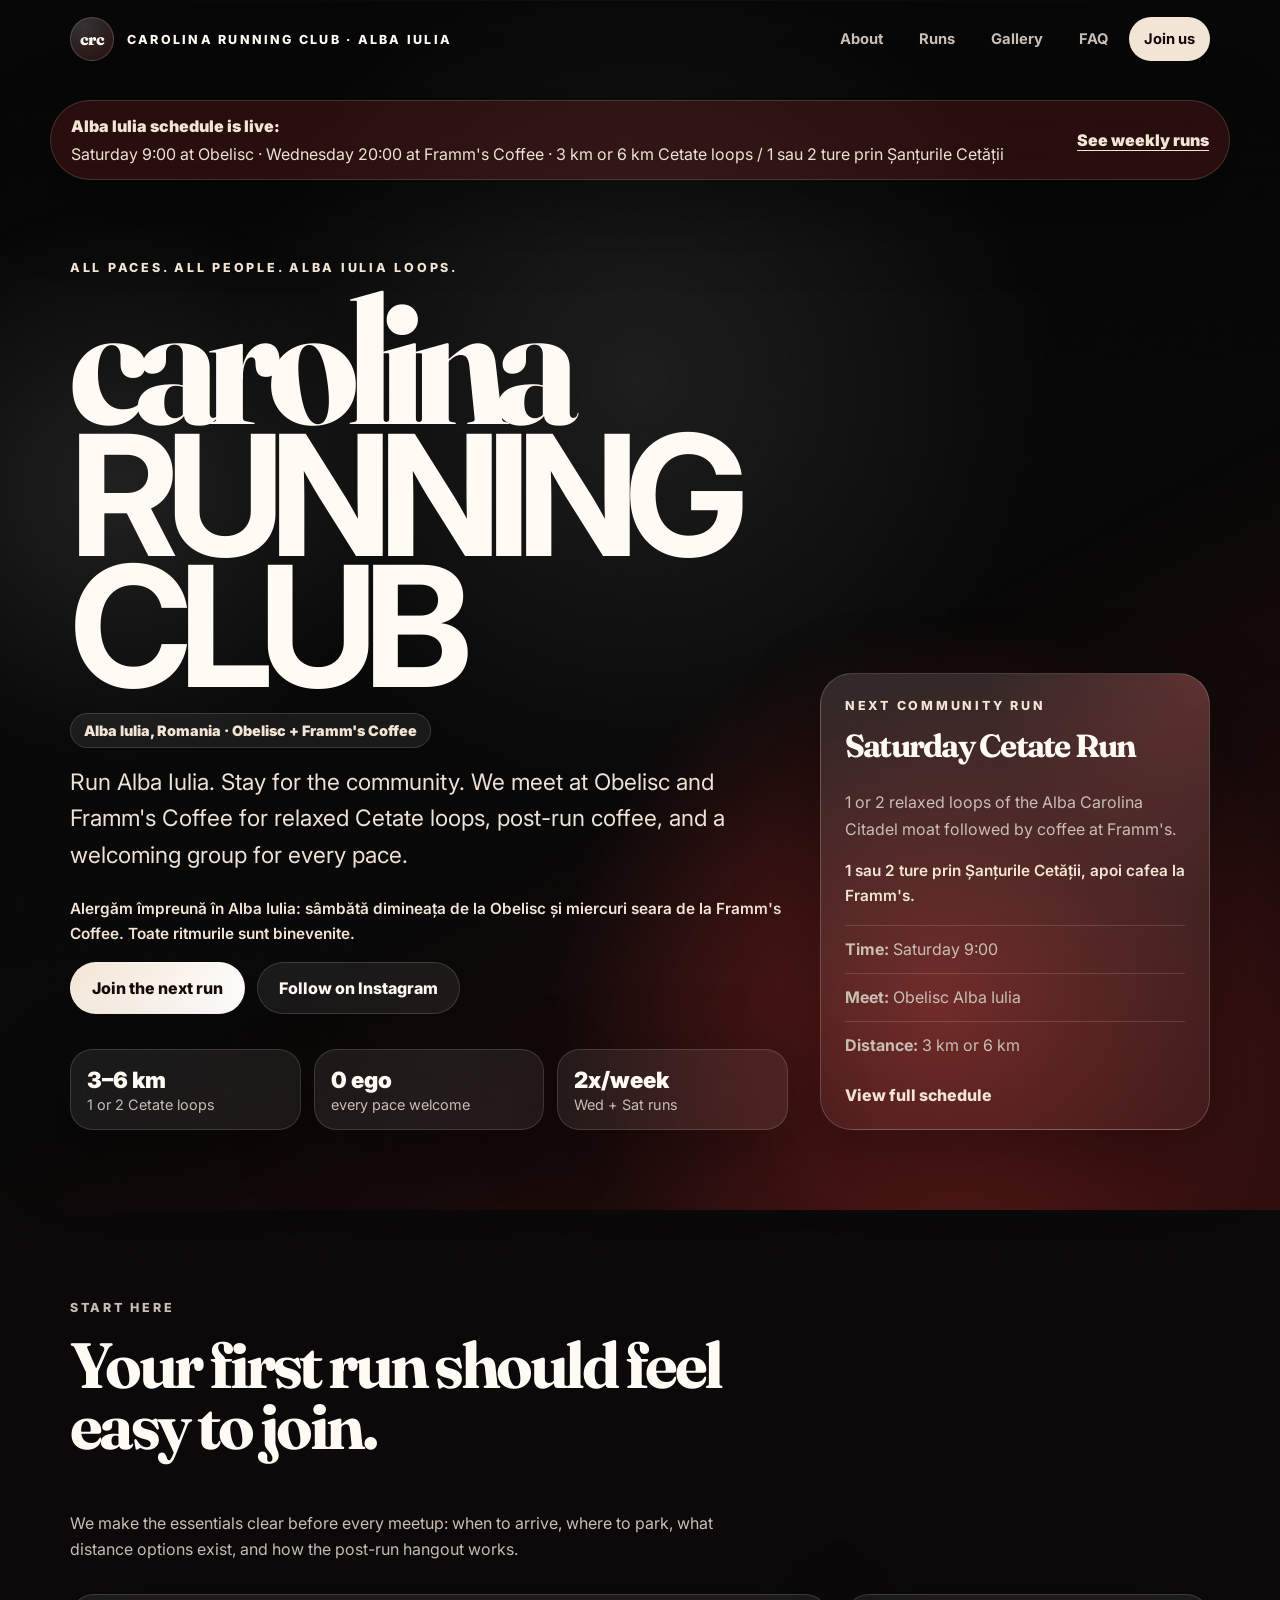
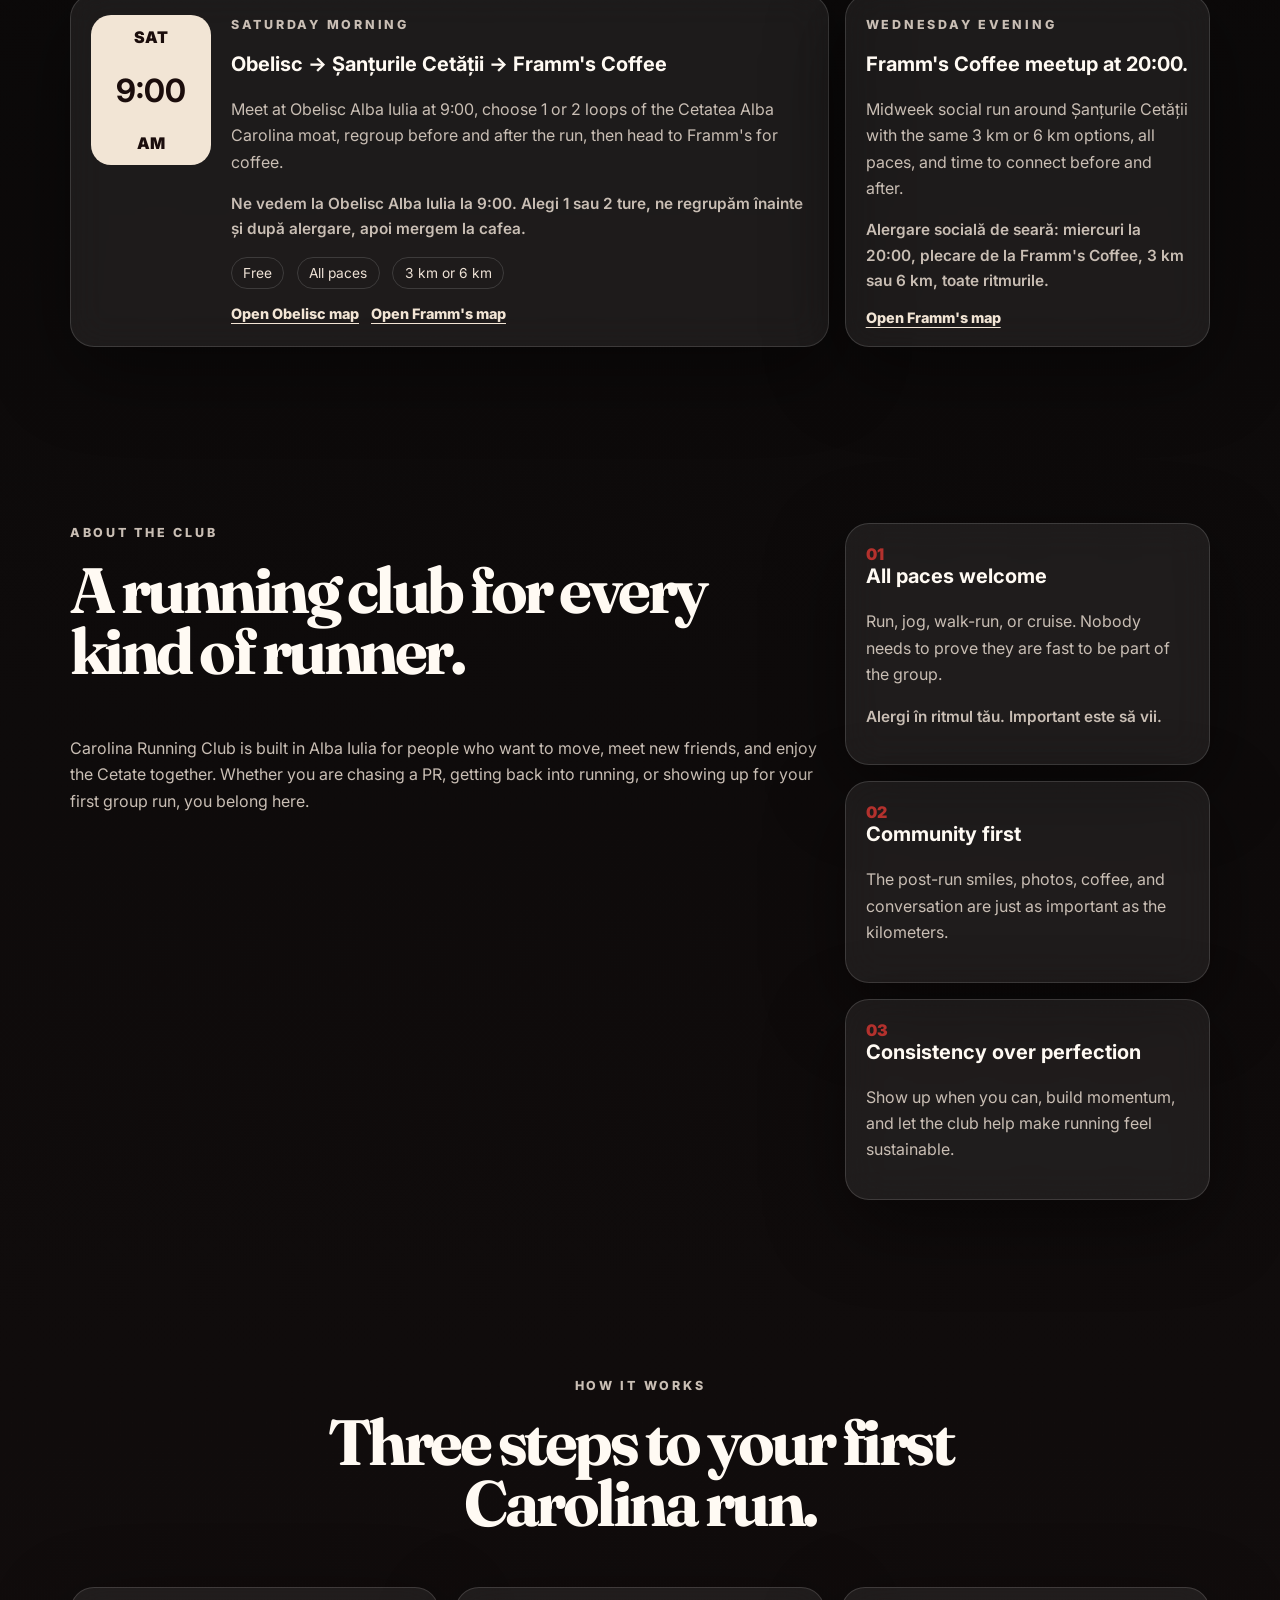
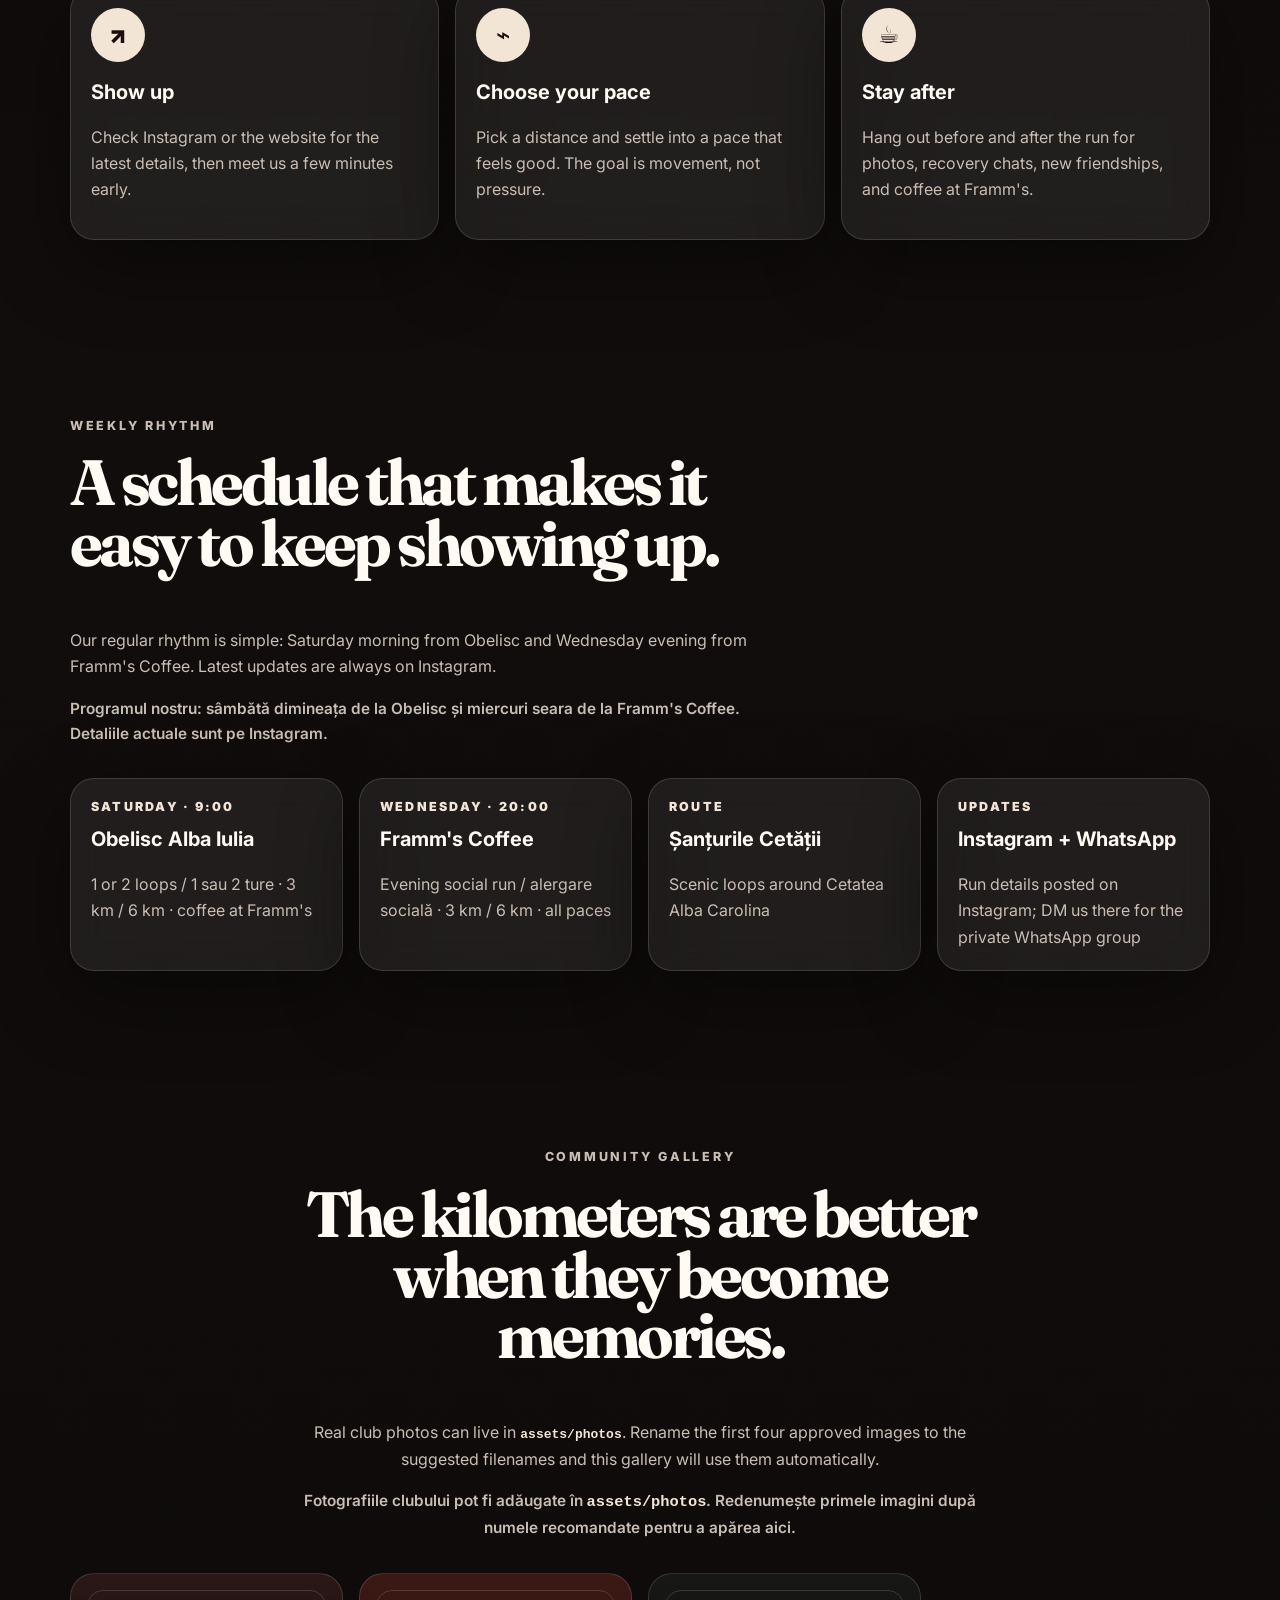
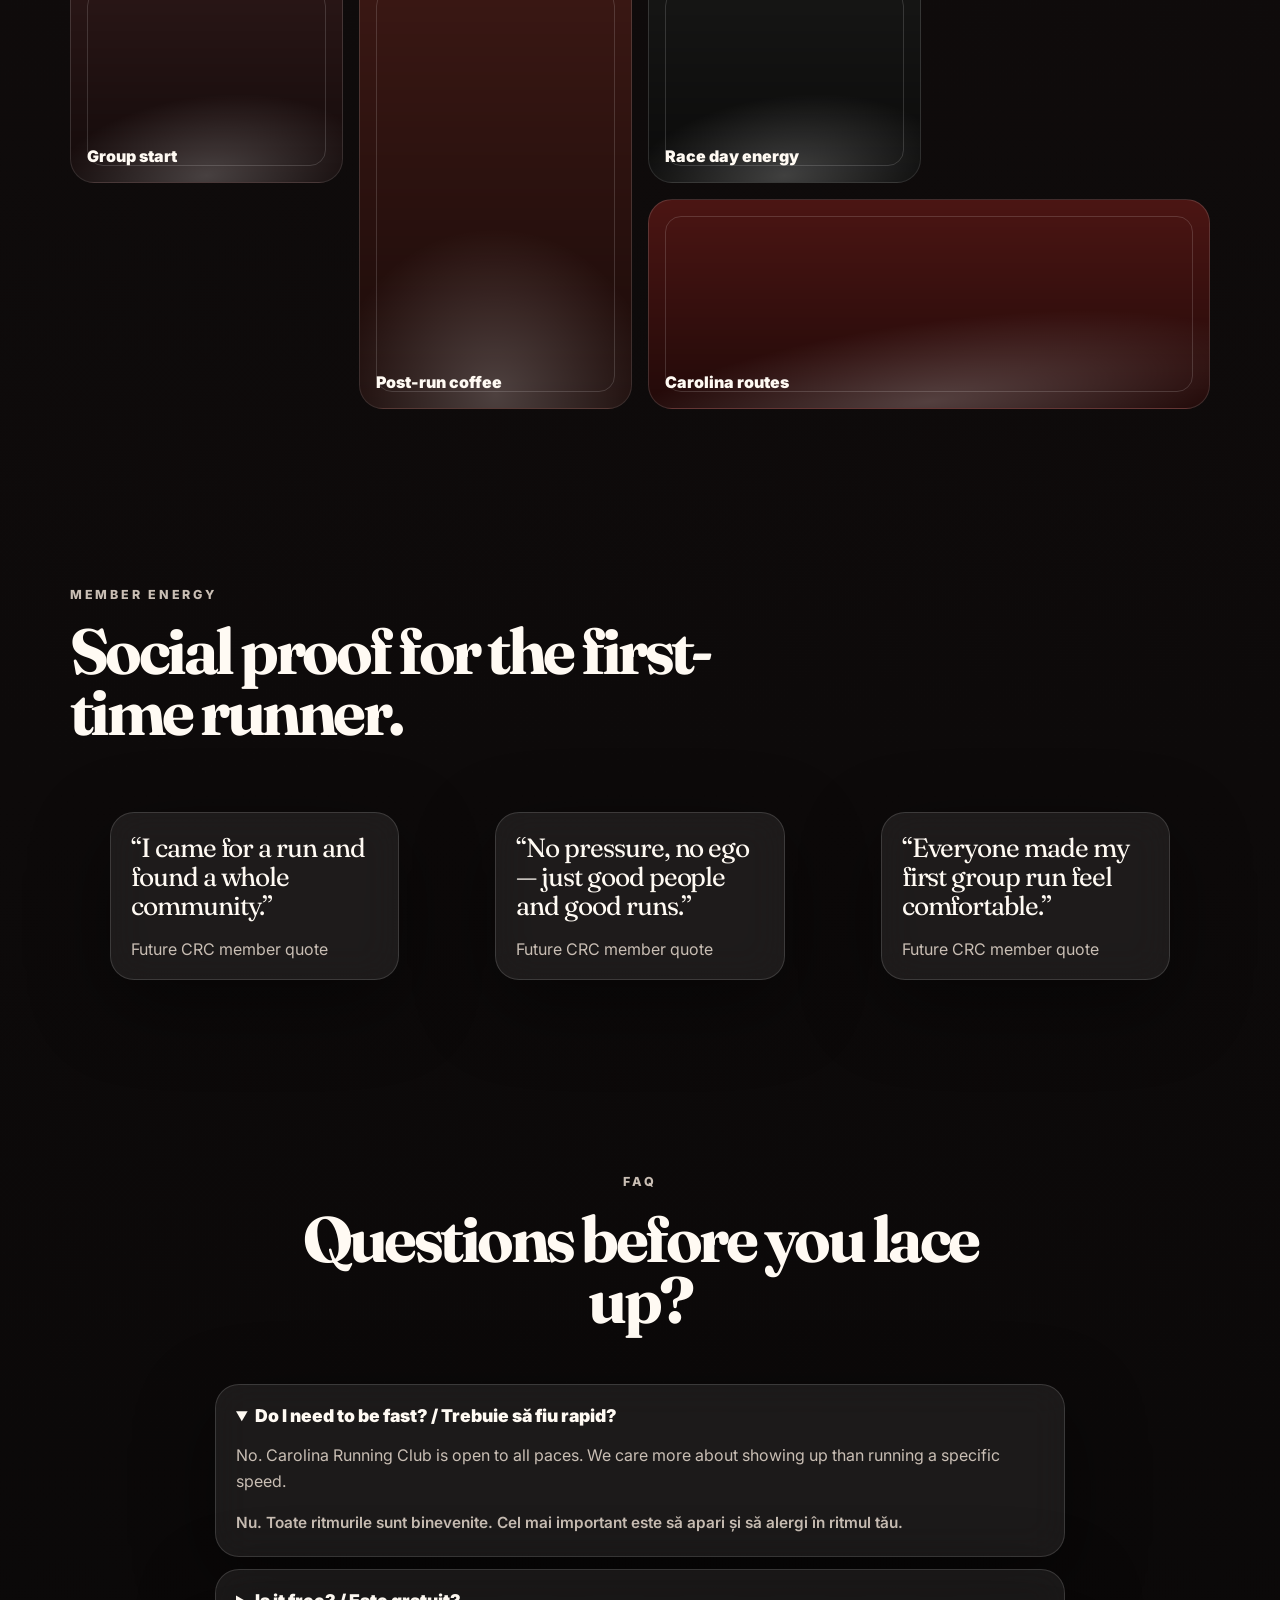
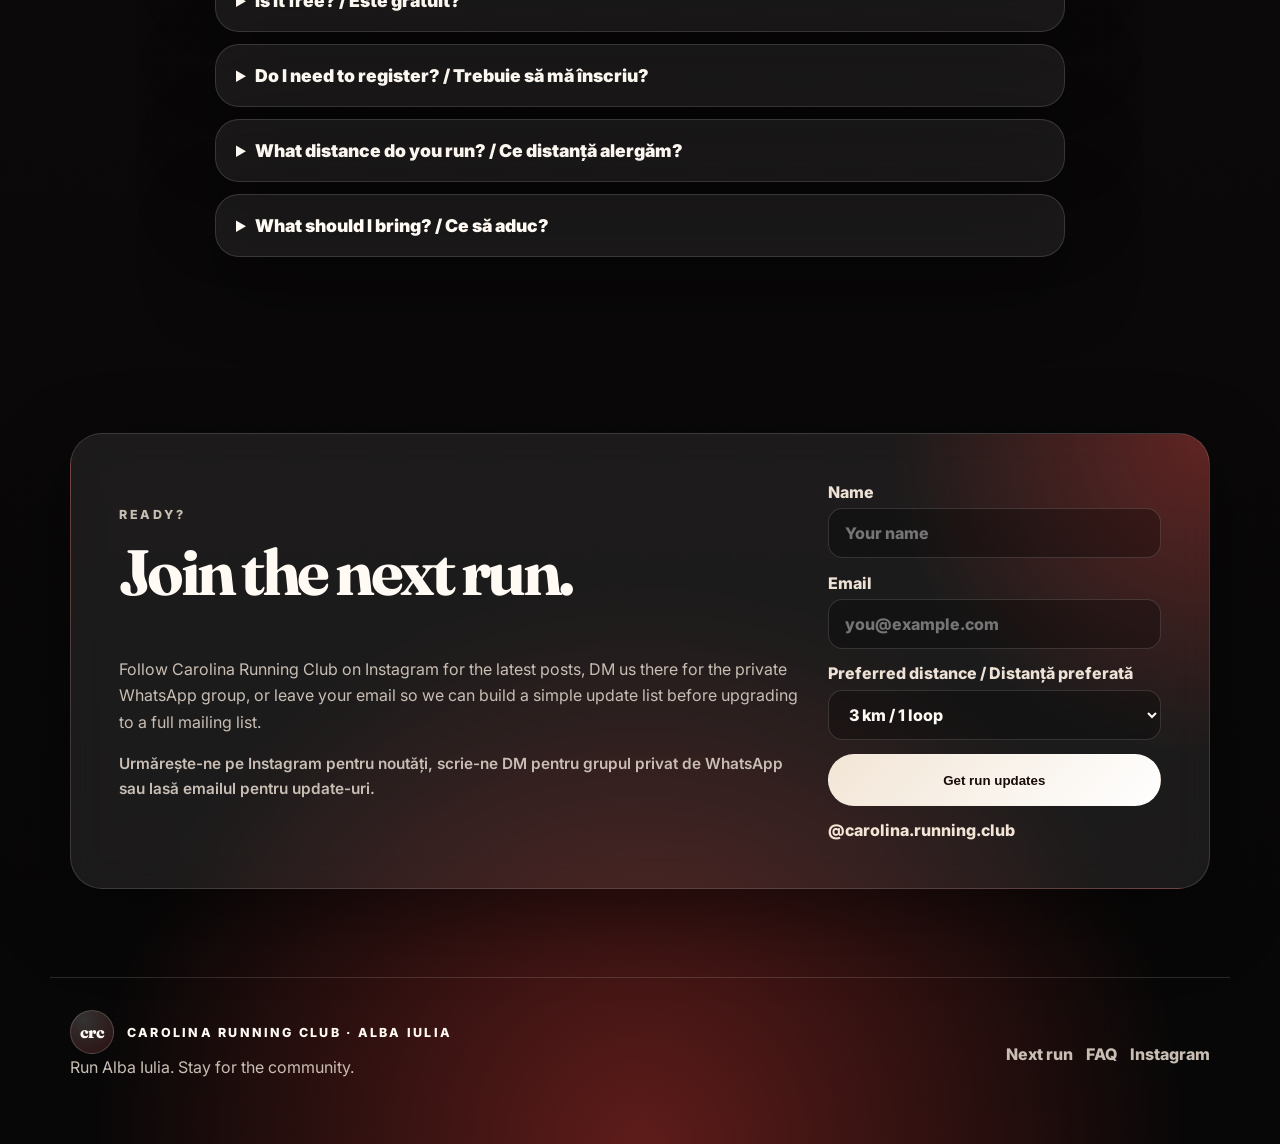
==== commit 8d19381e: "Add bilingual copy and wire photo gallery" ====
--- a/index.html
+++ b/index.html
@@ -63,7 +63,7 @@
           <strong>Alba Iulia schedule is live:</strong>
           <span
             >Saturday 9:00 at Obelisc · Wednesday 20:00 at Framm's Coffee · 3 km
-            or 6 km Cetate loops</span
+            or 6 km Cetate loops / 1 sau 2 ture prin Șanțurile Cetății</span
           >
         </div>
         <a href="#runs">See weekly runs</a>
@@ -81,6 +81,11 @@
             Run Alba Iulia. Stay for the community. We meet at Obelisc and
             Framm's Coffee for relaxed Cetate loops, post-run coffee, and a
             welcoming group for every pace.
+          </p>
+          <p class="ro-copy">
+            Alergăm împreună în Alba Iulia: sâmbătă dimineața de la Obelisc și
+            miercuri seara de la Framm's Coffee. Toate ritmurile sunt
+            binevenite.
           </p>
           <div class="hero-actions">
             <a class="button button-primary" href="#next-run"
@@ -117,6 +122,9 @@
             1 or 2 relaxed loops of the Alba Carolina Citadel moat followed by
             coffee at Framm's.
           </p>
+          <p class="ro-copy">
+            1 sau 2 ture prin Șanțurile Cetății, apoi cafea la Framm's.
+          </p>
           <ul>
             <li><strong>Time:</strong> Saturday 9:00</li>
             <li><strong>Meet:</strong> Obelisc Alba Iulia</li>
@@ -154,6 +162,10 @@
                 Meet at Obelisc Alba Iulia at 9:00, choose 1 or 2 loops of the
                 Cetatea Alba Carolina moat, regroup before and after the run,
                 then head to Framm's for coffee.
+              </p>
+              <p class="ro-copy">
+                Ne vedem la Obelisc Alba Iulia la 9:00. Alegi 1 sau 2 ture, ne
+                regrupăm înainte și după alergare, apoi mergem la cafea.
               </p>
               <div class="tag-row" aria-label="Run details">
                 <span>Free</span>
@@ -183,6 +195,10 @@
               Midweek social run around Șanțurile Cetății with the same 3 km or
               6 km options, all paces, and time to connect before and after.
             </p>
+            <p class="ro-copy">
+              Alergare socială de seară: miercuri la 20:00, plecare de la
+              Framm's Coffee, 3 km sau 6 km, toate ritmurile.
+            </p>
             <div class="inline-links" aria-label="Wednesday location link">
               <a
                 href="https://www.google.com/maps/search/?api=1&query=Framm%27s%20Coffee%20Alba%20Iulia"
@@ -214,6 +230,7 @@
               Run, jog, walk-run, or cruise. Nobody needs to prove they are fast
               to be part of the group.
             </p>
+            <p class="ro-copy">Alergi în ritmul tău. Important este să vii.</p>
           </article>
           <article>
             <span>02</span>
@@ -278,17 +295,27 @@
             Wednesday evening from Framm's Coffee. Latest updates are always on
             Instagram.
           </p>
+          <p class="ro-copy">
+            Programul nostru: sâmbătă dimineața de la Obelisc și miercuri seara
+            de la Framm's Coffee. Detaliile actuale sunt pe Instagram.
+          </p>
         </div>
         <div class="schedule" role="list" aria-label="Weekly run schedule">
           <article role="listitem">
             <p>Saturday · 9:00</p>
             <h3>Obelisc Alba Iulia</h3>
-            <span>1 or 2 loops · 3 km / 6 km · coffee at Framm's</span>
+            <span
+              >1 or 2 loops / 1 sau 2 ture · 3 km / 6 km · coffee at
+              Framm's</span
+            >
           </article>
           <article role="listitem">
             <p>Wednesday · 20:00</p>
             <h3>Framm's Coffee</h3>
-            <span>Evening social run · 3 km / 6 km · all paces</span>
+            <span
+              >Evening social run / alergare socială · 3 km / 6 km · all
+              paces</span
+            >
           </article>
           <article role="listitem">
             <p>Route</p>
@@ -299,7 +326,8 @@
             <p>Updates</p>
             <h3>Instagram + WhatsApp</h3>
             <span
-              >Run details posted on Instagram; WhatsApp group available</span
+              >Run details posted on Instagram; DM us there for the private
+              WhatsApp group</span
             >
           </article>
         </div>
@@ -316,9 +344,14 @@
             The kilometers are better when they become memories.
           </h2>
           <p>
-            Add real club photos from the new <code>assets/photos</code> folder
-            here as you collect favorite run moments. These cards are ready to
-            become the live gallery.
+            Real club photos can live in <code>assets/photos</code>. Rename the
+            first four approved images to the suggested filenames and this
+            gallery will use them automatically.
+          </p>
+          <p class="ro-copy">
+            Fotografiile clubului pot fi adăugate în <code>assets/photos</code>.
+            Redenumește primele imagini după numele recomandate pentru a apărea
+            aici.
           </p>
         </div>
         <div class="photo-grid">
@@ -376,38 +409,56 @@
         </div>
         <div class="faq-list">
           <details open>
-            <summary>Do I need to be fast?</summary>
+            <summary>Do I need to be fast? / Trebuie să fiu rapid?</summary>
             <p>
               No. Carolina Running Club is open to all paces. We care more about
               showing up than running a specific speed.
             </p>
+            <p class="ro-copy">
+              Nu. Toate ritmurile sunt binevenite. Cel mai important este să
+              apari și să alergi în ritmul tău.
+            </p>
           </details>
           <details>
-            <summary>Is it free?</summary>
+            <summary>Is it free? / Este gratuit?</summary>
             <p>
               Yes. Regular community runs are free unless a special event says
               otherwise.
             </p>
+            <p class="ro-copy">Da. Alergările obișnuite sunt gratuite.</p>
           </details>
           <details>
-            <summary>Do I need to register?</summary>
+            <summary>Do I need to register? / Trebuie să mă înscriu?</summary>
             <p>
               For most runs, just show up. Main details are posted on Instagram,
-              and the WhatsApp group is available for regular updates.
+              and the WhatsApp group is private through Instagram DM or after a
+              run.
+            </p>
+            <p class="ro-copy">
+              Pentru alergările obișnuite, poți veni direct. Detaliile sunt pe
+              Instagram, iar grupul de WhatsApp se primește prin DM sau după o
+              alergare.
             </p>
           </details>
           <details>
-            <summary>What distance do you run?</summary>
+            <summary>What distance do you run? / Ce distanță alergăm?</summary>
             <p>
               We usually run 1 or 2 loops of Șanțurile Cetății: about 3 km or 6
               km.
             </p>
+            <p class="ro-copy">
+              De obicei alergăm 1 sau 2 ture: aproximativ 3 km sau 6 km.
+            </p>
           </details>
           <details>
-            <summary>What should I bring?</summary>
+            <summary>What should I bring? / Ce să aduc?</summary>
             <p>
               Wear comfortable shoes, bring water if you want it, and arrive a
               few minutes early for route notes at Obelisc or Framm's.
+            </p>
+            <p class="ro-copy">
+              Încălțăminte comodă, apă dacă vrei și câteva minute în plus pentru
+              explicațiile traseului.
             </p>
           </details>
         </div>
@@ -419,9 +470,14 @@
             <p class="eyebrow">Ready?</p>
             <h2 id="join-title">Join the next run.</h2>
             <p>
-              Follow Carolina Running Club on Instagram for the latest posts, or
-              leave your email so we can build a simple update list before
-              upgrading to a full mailing list.
+              Follow Carolina Running Club on Instagram for the latest posts, DM
+              us there for the private WhatsApp group, or leave your email so we
+              can build a simple update list before upgrading to a full mailing
+              list.
+            </p>
+            <p class="ro-copy">
+              Urmărește-ne pe Instagram pentru noutăți, scrie-ne DM pentru
+              grupul privat de WhatsApp sau lasă emailul pentru update-uri.
             </p>
           </div>
           <form
@@ -456,7 +512,7 @@
               />
             </label>
             <label>
-              <span>Preferred distance</span>
+              <span>Preferred distance / Distanță preferată</span>
               <select name="distance">
                 <option>3 km / 1 loop</option>
                 <option>6 km / 2 loops</option>
--- a/styles.css
+++ b/styles.css
@@ -321,6 +321,13 @@
   line-height: 1.6;
 }
 
+.ro-copy {
+  color: var(--cream);
+  font-size: 0.96rem;
+  font-weight: 600;
+  line-height: 1.65;
+}
+
 .hero-actions,
 .tag-row,
 .footer-links {
@@ -652,19 +659,39 @@
 }
 
 .photo-one {
+  background-image:
+    linear-gradient(180deg, transparent, rgba(0, 0, 0, 0.55)),
+    url("assets/photos/saturday-obelisc-group.jpg");
   background-color: #2b1717;
 }
 
 .photo-two {
+  background-image:
+    linear-gradient(180deg, transparent, rgba(0, 0, 0, 0.55)),
+    url("assets/photos/framms-coffee-after-run.jpg");
   background-color: #3b1814;
 }
 
 .photo-three {
+  background-image:
+    linear-gradient(180deg, transparent, rgba(0, 0, 0, 0.55)),
+    url("assets/photos/wednesday-evening-run.jpg");
   background-color: #171716;
 }
 
 .photo-four {
+  background-image:
+    linear-gradient(180deg, transparent, rgba(0, 0, 0, 0.55)),
+    url("assets/photos/cetate-loop-runners.jpg");
   background-color: #4b1513;
+}
+
+.photo-one,
+.photo-two,
+.photo-three,
+.photo-four {
+  background-position: center;
+  background-size: cover;
 }
 
 .quote-grid blockquote {
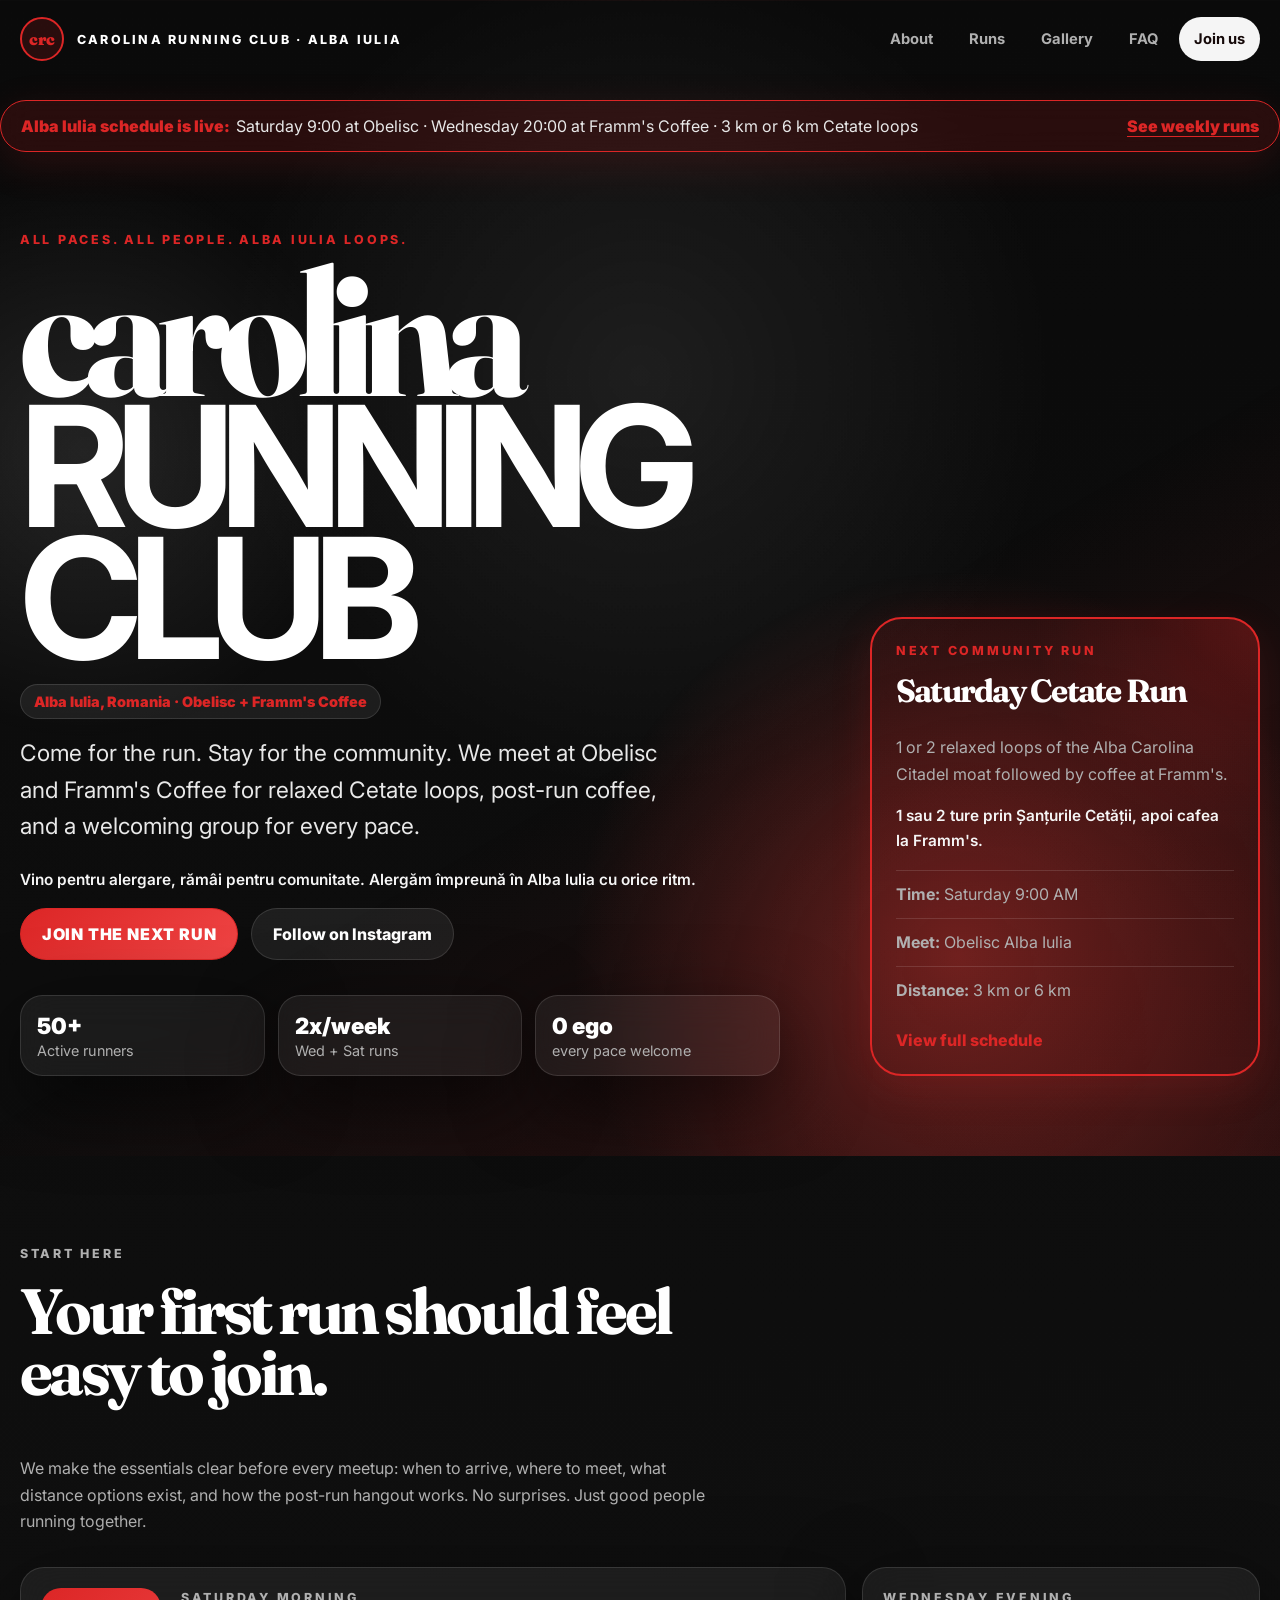
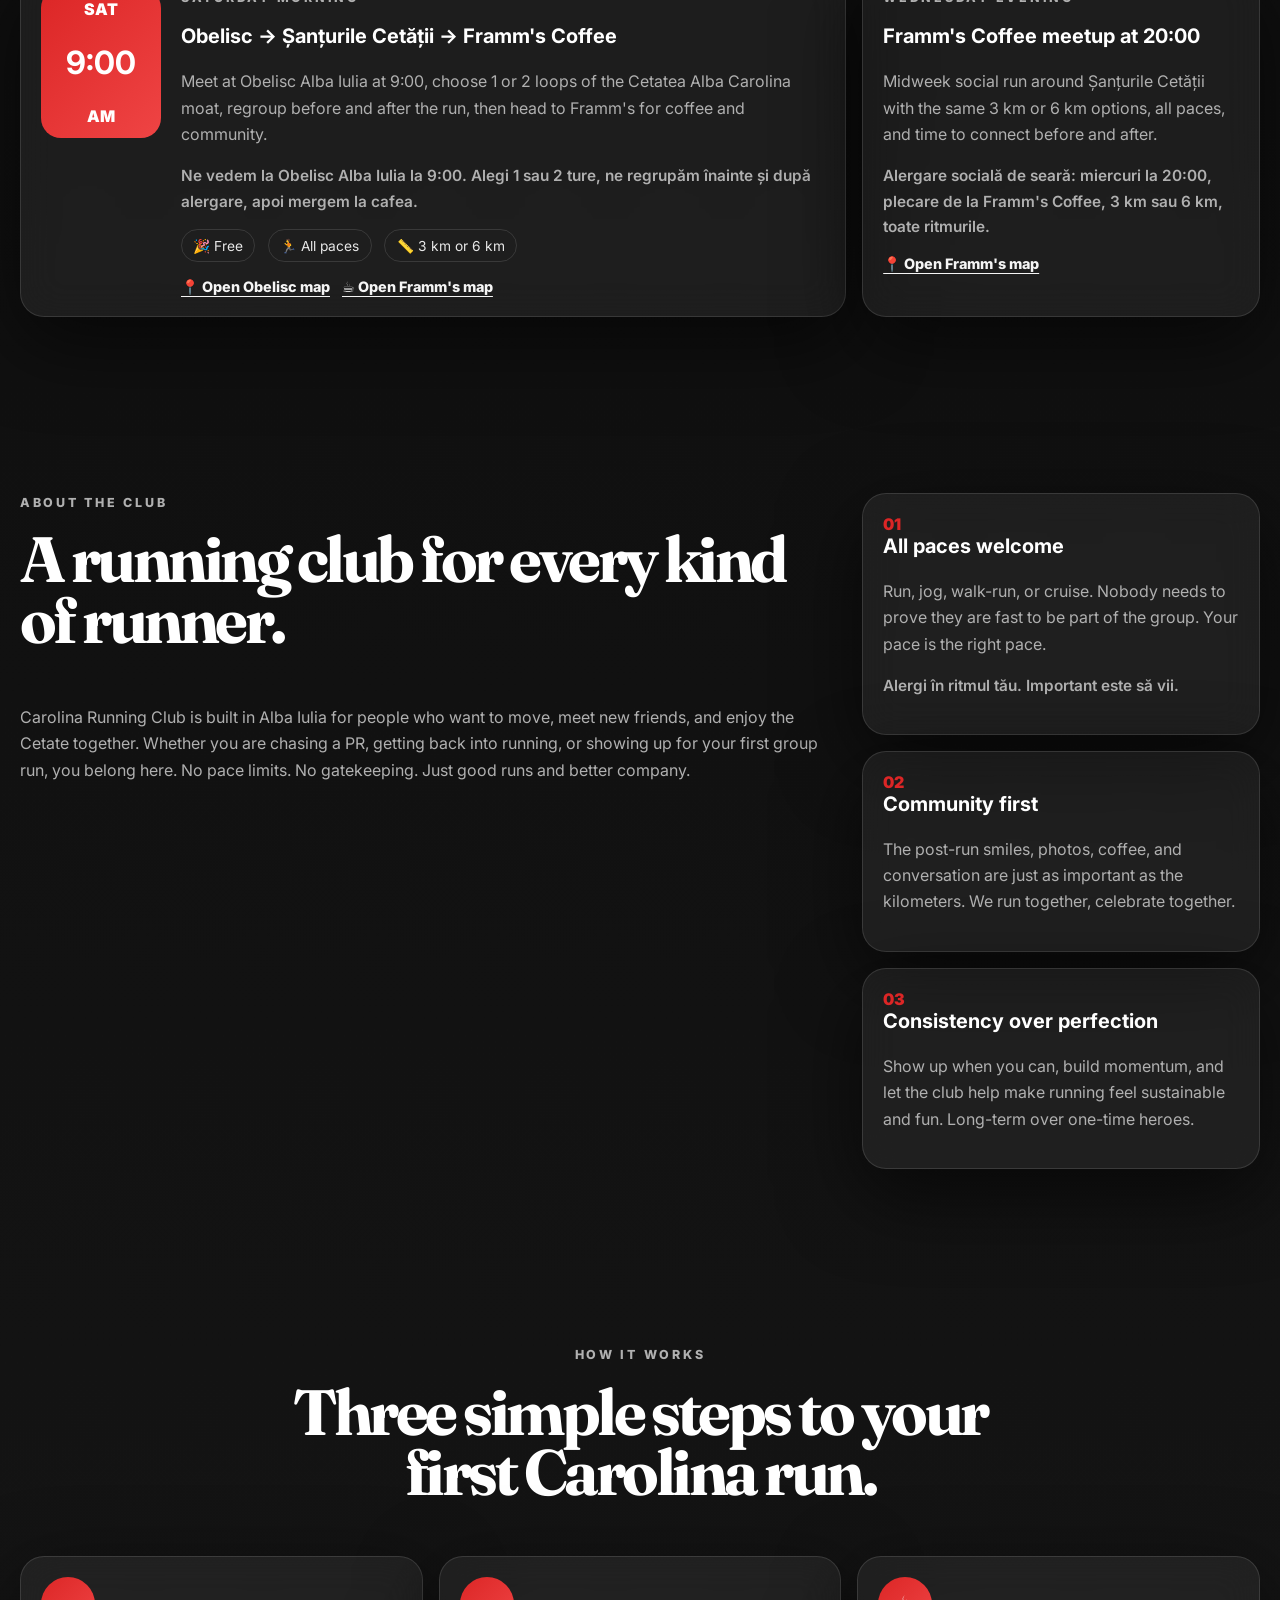
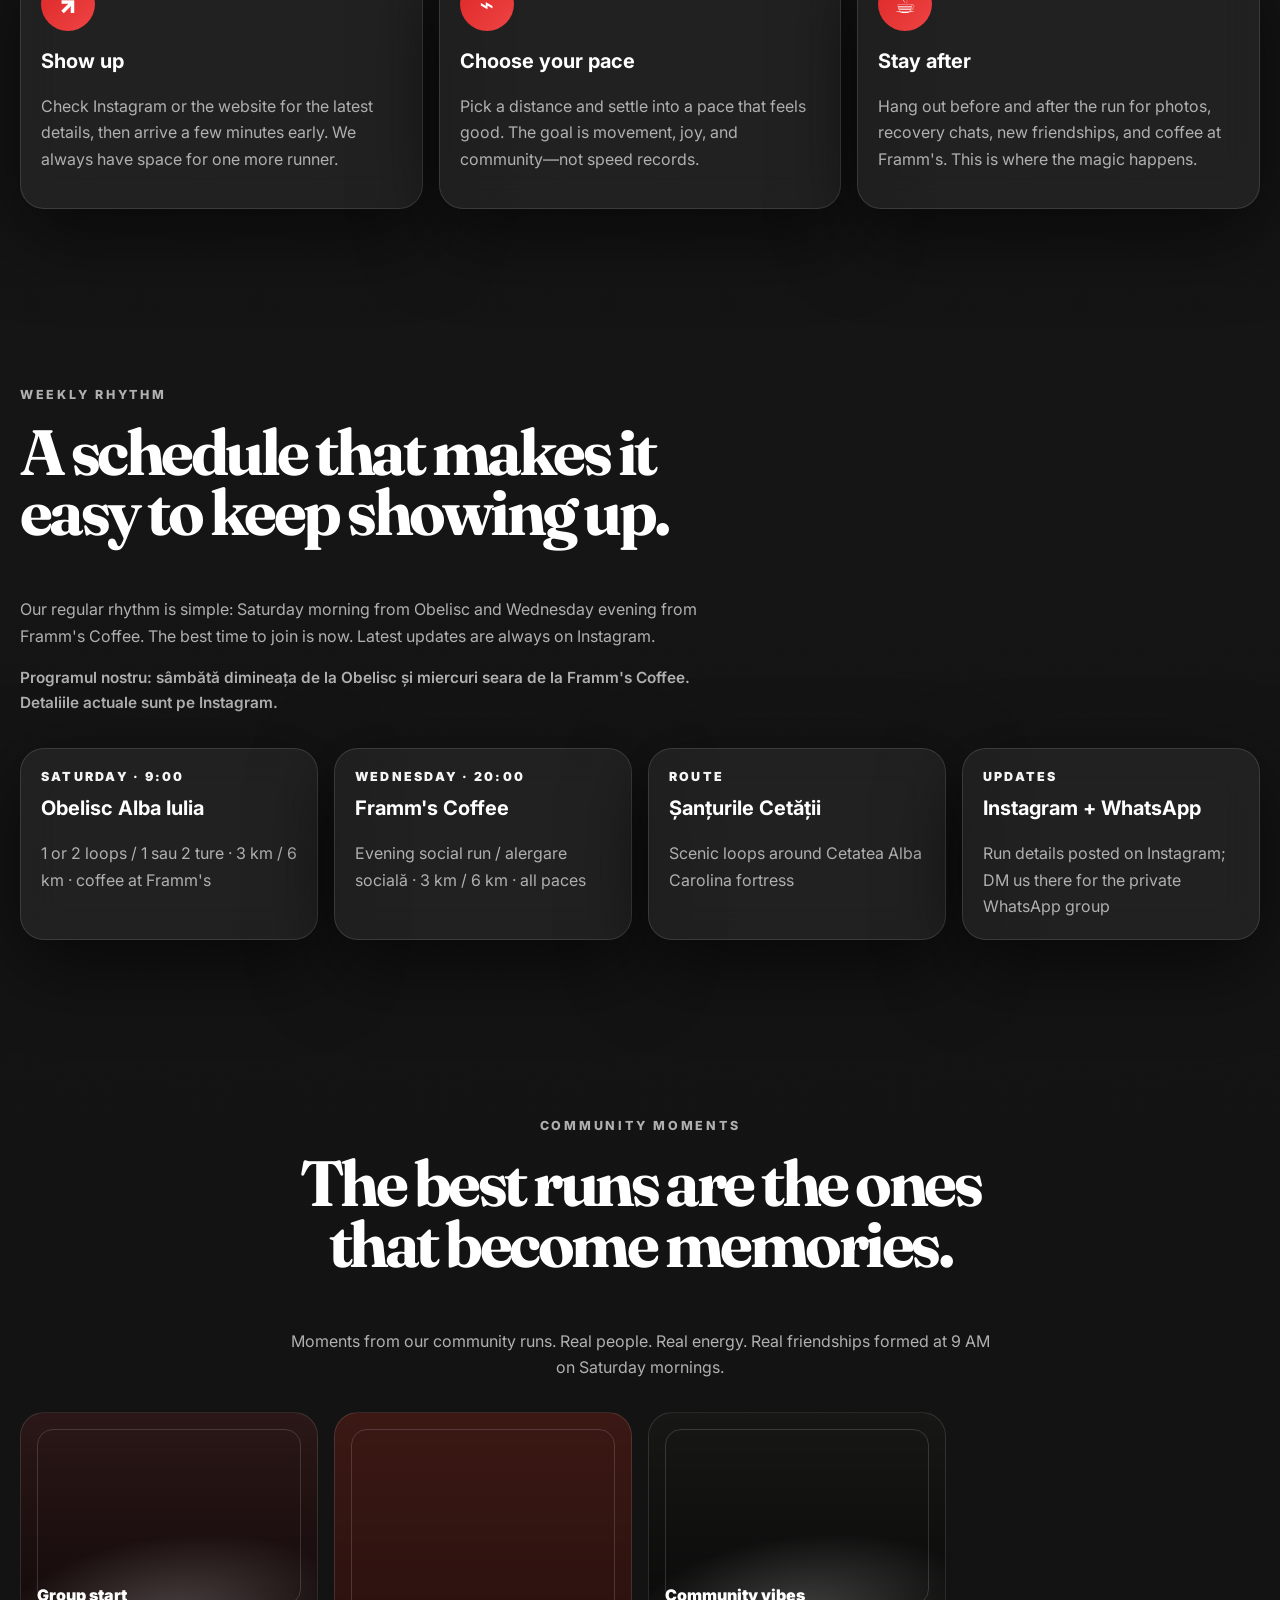
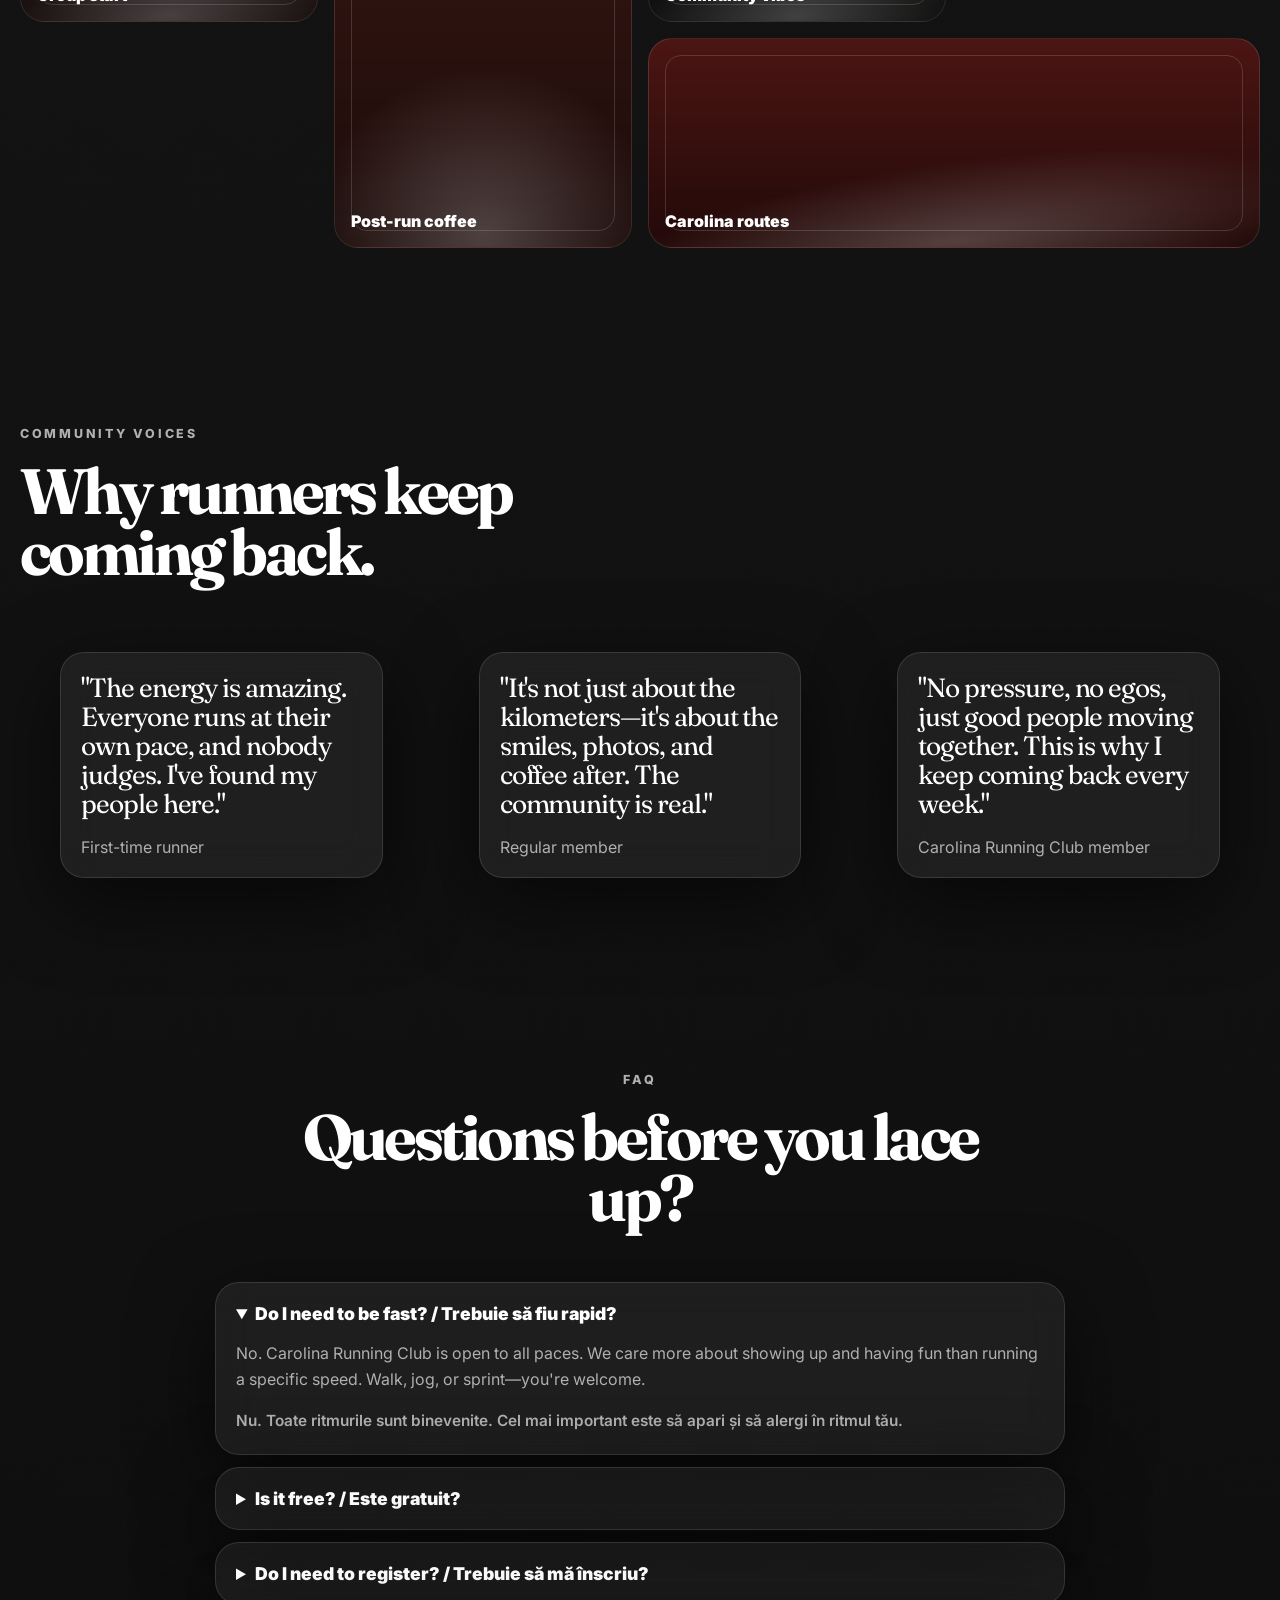
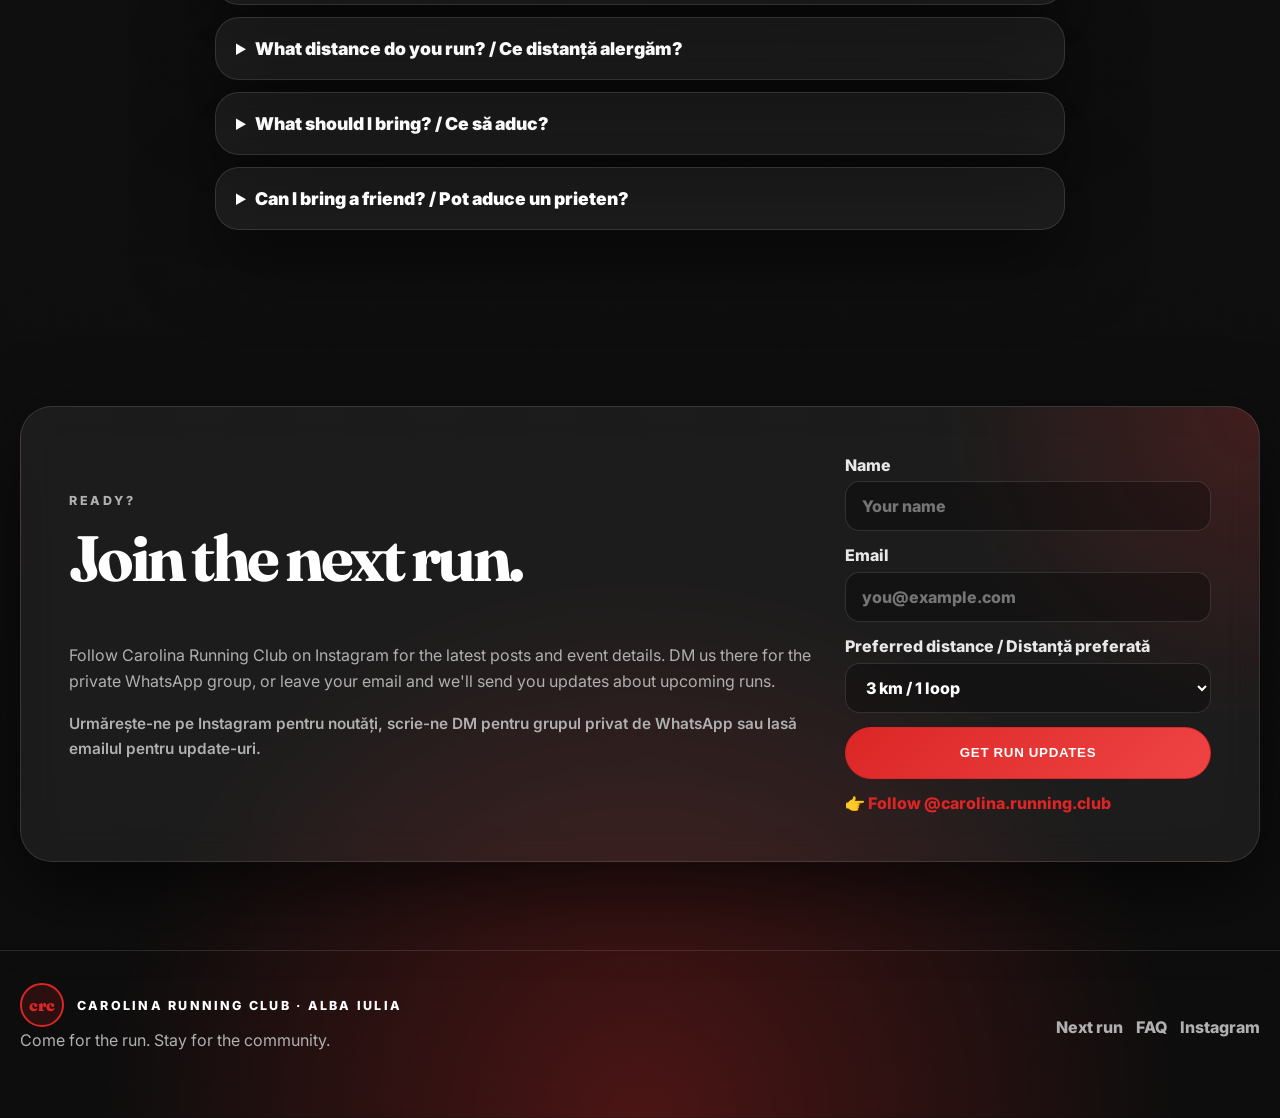
==== commit e98f9378: "." ====
--- a/index.html
+++ b/index.html
@@ -7,16 +7,16 @@
       name="description"
       content="Carolina Running Club is a welcoming social running club in Alba Iulia, Romania. Join all-pace runs every Saturday morning and Wednesday evening around the Cetatea Alba Carolina moat."
     />
-    <meta name="theme-color" content="#0a0909" />
-    <meta property="og:title" content="Carolina Running Club" />
+    <meta name="theme-color" content="#0a0a0a" />
+    <meta property="og:title" content="Carolina Running Club | Alba Iulia" />
     <meta
       property="og:description"
-      content="Run Alba Iulia. Stay for the community. All-pace runs, Cetate loops, coffee at Framm's, and updates on Instagram."
+      content="Come for the run. Stay for the community. Carolina Running Club - All-pace runs, Cetate loops, coffee at Framm's."
     />
     <meta property="og:type" content="website" />
     <meta property="og:image" content="./assets/social-preview.svg" />
     <title>
-      Carolina Running Club Alba Iulia | Run Alba Iulia. Stay for the community.
+      Carolina Running Club Alba Iulia | Come for the run. Stay for the community.
     </title>
     <link rel="preconnect" href="https://fonts.googleapis.com" />
     <link rel="preconnect" href="https://fonts.gstatic.com" crossorigin />
@@ -24,7 +24,7 @@
       href="https://fonts.googleapis.com/css2?family=Fraunces:opsz,wght@9..144,700;9..144,800&family=Inter:wght@400;500;600;700;800&display=swap"
       rel="stylesheet"
     />
-    <link rel="stylesheet" href="styles.css?v=alba-iulia-2026-05-28" />
+    <link rel="stylesheet" href="styles.css?v=alba-iulia-2026-06-01" />
   </head>
   <body>
     <a class="skip-link" href="#main">Skip to content</a>
@@ -63,7 +63,7 @@
           <strong>Alba Iulia schedule is live:</strong>
           <span
             >Saturday 9:00 at Obelisc · Wednesday 20:00 at Framm's Coffee · 3 km
-            or 6 km Cetate loops / 1 sau 2 ture prin Șanțurile Cetății</span
+            or 6 km Cetate loops</span
           >
         </div>
         <a href="#runs">See weekly runs</a>
@@ -78,14 +78,13 @@
             Alba Iulia, Romania · Obelisc + Framm's Coffee
           </p>
           <p class="hero-lede">
-            Run Alba Iulia. Stay for the community. We meet at Obelisc and
+            Come for the run. Stay for the community. We meet at Obelisc and
             Framm's Coffee for relaxed Cetate loops, post-run coffee, and a
             welcoming group for every pace.
           </p>
           <p class="ro-copy">
-            Alergăm împreună în Alba Iulia: sâmbătă dimineața de la Obelisc și
-            miercuri seara de la Framm's Coffee. Toate ritmurile sunt
-            binevenite.
+            Vino pentru alergare, rămâi pentru comunitate. Alergăm împreună în
+            Alba Iulia cu orice ritm.
           </p>
           <div class="hero-actions">
             <a class="button button-primary" href="#next-run"
@@ -102,16 +101,16 @@
           </div>
           <dl class="hero-stats" aria-label="Club highlights">
             <div>
-              <dt>3–6 km</dt>
-              <dd>1 or 2 Cetate loops</dd>
+              <dt>50+</dt>
+              <dd>Active runners</dd>
+            </div>
+            <div>
+              <dt>2x/week</dt>
+              <dd>Wed + Sat runs</dd>
             </div>
             <div>
               <dt>0 ego</dt>
               <dd>every pace welcome</dd>
-            </div>
-            <div>
-              <dt>2x/week</dt>
-              <dd>Wed + Sat runs</dd>
             </div>
           </dl>
         </div>
@@ -126,7 +125,7 @@
             1 sau 2 ture prin Șanțurile Cetății, apoi cafea la Framm's.
           </p>
           <ul>
-            <li><strong>Time:</strong> Saturday 9:00</li>
+            <li><strong>Time:</strong> Saturday 9:00 AM</li>
             <li><strong>Meet:</strong> Obelisc Alba Iulia</li>
             <li><strong>Distance:</strong> 3 km or 6 km</li>
           </ul>
@@ -144,8 +143,8 @@
           <h2 id="next-run-title">Your first run should feel easy to join.</h2>
           <p>
             We make the essentials clear before every meetup: when to arrive,
-            where to park, what distance options exist, and how the post-run
-            hangout works.
+            where to meet, what distance options exist, and how the post-run
+            hangout works. No surprises. Just good people running together.
           </p>
         </div>
         <div class="event-grid">
@@ -161,36 +160,36 @@
               <p>
                 Meet at Obelisc Alba Iulia at 9:00, choose 1 or 2 loops of the
                 Cetatea Alba Carolina moat, regroup before and after the run,
-                then head to Framm's for coffee.
+                then head to Framm's for coffee and community.
               </p>
               <p class="ro-copy">
                 Ne vedem la Obelisc Alba Iulia la 9:00. Alegi 1 sau 2 ture, ne
                 regrupăm înainte și după alergare, apoi mergem la cafea.
               </p>
               <div class="tag-row" aria-label="Run details">
-                <span>Free</span>
-                <span>All paces</span>
-                <span>3 km or 6 km</span>
+                <span>🎉 Free</span>
+                <span>🏃 All paces</span>
+                <span>📏 3 km or 6 km</span>
               </div>
               <div class="inline-links" aria-label="Location links">
                 <a
                   href="https://www.google.com/maps/search/?api=1&query=Obelisc%20Alba%20Iulia"
                   target="_blank"
                   rel="noreferrer"
-                  >Open Obelisc map</a
+                  >📍 Open Obelisc map</a
                 >
                 <a
                   href="https://www.google.com/maps/search/?api=1&query=Framm%27s%20Coffee%20Alba%20Iulia"
                   target="_blank"
                   rel="noreferrer"
-                  >Open Framm's map</a
+                  >☕ Open Framm's map</a
                 >
               </div>
             </div>
           </article>
           <article class="event-card compact-event">
             <p class="card-kicker">Wednesday evening</p>
-            <h3>Framm's Coffee meetup at 20:00.</h3>
+            <h3>Framm's Coffee meetup at 20:00</h3>
             <p>
               Midweek social run around Șanțurile Cetății with the same 3 km or
               6 km options, all paces, and time to connect before and after.
@@ -204,7 +203,7 @@
                 href="https://www.google.com/maps/search/?api=1&query=Framm%27s%20Coffee%20Alba%20Iulia"
                 target="_blank"
                 rel="noreferrer"
-                >Open Framm's map</a
+                >📍 Open Framm's map</a
               >
             </div>
           </article>
@@ -219,7 +218,7 @@
             Carolina Running Club is built in Alba Iulia for people who want to
             move, meet new friends, and enjoy the Cetate together. Whether you
             are chasing a PR, getting back into running, or showing up for your
-            first group run, you belong here.
+            first group run, you belong here. No pace limits. No gatekeeping. Just good runs and better company.
           </p>
         </div>
         <div class="values-grid">
@@ -228,7 +227,7 @@
             <h3>All paces welcome</h3>
             <p>
               Run, jog, walk-run, or cruise. Nobody needs to prove they are fast
-              to be part of the group.
+              to be part of the group. Your pace is the right pace.
             </p>
             <p class="ro-copy">Alergi în ritmul tău. Important este să vii.</p>
           </article>
@@ -237,7 +236,7 @@
             <h3>Community first</h3>
             <p>
               The post-run smiles, photos, coffee, and conversation are just as
-              important as the kilometers.
+              important as the kilometers. We run together, celebrate together.
             </p>
           </article>
           <article>
@@ -245,7 +244,7 @@
             <h3>Consistency over perfection</h3>
             <p>
               Show up when you can, build momentum, and let the club help make
-              running feel sustainable.
+              running feel sustainable and fun. Long-term over one-time heroes.
             </p>
           </article>
         </div>
@@ -254,15 +253,15 @@
       <section class="section process" aria-labelledby="process-title">
         <div class="section-heading centered">
           <p class="eyebrow">How it works</p>
-          <h2 id="process-title">Three steps to your first Carolina run.</h2>
+          <h2 id="process-title">Three simple steps to your first Carolina run.</h2>
         </div>
         <div class="process-grid">
           <article>
             <div class="icon">↗</div>
             <h3>Show up</h3>
             <p>
-              Check Instagram or the website for the latest details, then meet
-              us a few minutes early.
+              Check Instagram or the website for the latest details, then arrive
+              a few minutes early. We always have space for one more runner.
             </p>
           </article>
           <article>
@@ -270,7 +269,7 @@
             <h3>Choose your pace</h3>
             <p>
               Pick a distance and settle into a pace that feels good. The goal
-              is movement, not pressure.
+              is movement, joy, and community—not speed records.
             </p>
           </article>
           <article>
@@ -278,7 +277,7 @@
             <h3>Stay after</h3>
             <p>
               Hang out before and after the run for photos, recovery chats, new
-              friendships, and coffee at Framm's.
+              friendships, and coffee at Framm's. This is where the magic happens.
             </p>
           </article>
         </div>
@@ -292,8 +291,8 @@
           </h2>
           <p>
             Our regular rhythm is simple: Saturday morning from Obelisc and
-            Wednesday evening from Framm's Coffee. Latest updates are always on
-            Instagram.
+            Wednesday evening from Framm's Coffee. The best time to join is now.
+            Latest updates are always on Instagram.
           </p>
           <p class="ro-copy">
             Programul nostru: sâmbătă dimineața de la Obelisc și miercuri seara
@@ -320,7 +319,7 @@
           <article role="listitem">
             <p>Route</p>
             <h3>Șanțurile Cetății</h3>
-            <span>Scenic loops around Cetatea Alba Carolina</span>
+            <span>Scenic loops around Cetatea Alba Carolina fortress</span>
           </article>
           <article role="listitem">
             <p>Updates</p>
@@ -339,19 +338,12 @@
         aria-labelledby="gallery-title"
       >
         <div class="section-heading centered">
-          <p class="eyebrow">Community gallery</p>
+          <p class="eyebrow">Community moments</p>
           <h2 id="gallery-title">
-            The kilometers are better when they become memories.
+            The best runs are the ones that become memories.
           </h2>
           <p>
-            Real club photos can live in <code>assets/photos</code>. Rename the
-            first four approved images to the suggested filenames and this
-            gallery will use them automatically.
-          </p>
-          <p class="ro-copy">
-            Fotografiile clubului pot fi adăugate în <code>assets/photos</code>.
-            Redenumește primele imagini după numele recomandate pentru a apărea
-            aici.
+            Moments from our community runs. Real people. Real energy. Real friendships formed at 9 AM on Saturday mornings.
           </p>
         </div>
         <div class="photo-grid">
@@ -362,7 +354,7 @@
             <span>Post-run coffee</span>
           </article>
           <article class="photo-card photo-three">
-            <span>Race day energy</span>
+            <span>Community vibes</span>
           </article>
           <article class="photo-card photo-four wide">
             <span>Carolina routes</span>
@@ -375,29 +367,29 @@
         aria-labelledby="testimonials-title"
       >
         <div class="section-heading">
-          <p class="eyebrow">Member energy</p>
+          <p class="eyebrow">Community voices</p>
           <h2 id="testimonials-title">
-            Social proof for the first-time runner.
+            Why runners keep coming back.
           </h2>
         </div>
         <div class="quote-grid">
           <figure>
             <blockquote>
-              “I came for a run and found a whole community.”
+              "The energy is amazing. Everyone runs at their own pace, and nobody judges. I've found my people here."
             </blockquote>
-            <figcaption>Future CRC member quote</figcaption>
+            <figcaption>First-time runner</figcaption>
           </figure>
           <figure>
             <blockquote>
-              “No pressure, no ego — just good people and good runs.”
+              "It's not just about the kilometers—it's about the smiles, photos, and coffee after. The community is real."
             </blockquote>
-            <figcaption>Future CRC member quote</figcaption>
+            <figcaption>Regular member</figcaption>
           </figure>
           <figure>
             <blockquote>
-              “Everyone made my first group run feel comfortable.”
+              "No pressure, no egos, just good people moving together. This is why I keep coming back every week."
             </blockquote>
-            <figcaption>Future CRC member quote</figcaption>
+            <figcaption>Carolina Running Club member</figcaption>
           </figure>
         </div>
       </section>
@@ -412,7 +404,7 @@
             <summary>Do I need to be fast? / Trebuie să fiu rapid?</summary>
             <p>
               No. Carolina Running Club is open to all paces. We care more about
-              showing up than running a specific speed.
+              showing up and having fun than running a specific speed. Walk, jog, or sprint—you're welcome.
             </p>
             <p class="ro-copy">
               Nu. Toate ritmurile sunt binevenite. Cel mai important este să
@@ -422,8 +414,8 @@
           <details>
             <summary>Is it free? / Este gratuit?</summary>
             <p>
-              Yes. Regular community runs are free unless a special event says
-              otherwise.
+              Yes. Regular community runs are completely free. We believe running
+              should bring people together, not separate them by cost.
             </p>
             <p class="ro-copy">Da. Alergările obișnuite sunt gratuite.</p>
           </details>
@@ -431,20 +423,18 @@
             <summary>Do I need to register? / Trebuie să mă înscriu?</summary>
             <p>
               For most runs, just show up. Main details are posted on Instagram,
-              and the WhatsApp group is private through Instagram DM or after a
-              run.
+              and the WhatsApp group is private—ask us via Instagram DM after your first run and we'll add you.
             </p>
             <p class="ro-copy">
               Pentru alergările obișnuite, poți veni direct. Detaliile sunt pe
-              Instagram, iar grupul de WhatsApp se primește prin DM sau după o
-              alergare.
+              Instagram, iar grupul de WhatsApp se primește prin DM.
             </p>
           </details>
           <details>
             <summary>What distance do you run? / Ce distanță alergăm?</summary>
             <p>
               We usually run 1 or 2 loops of Șanțurile Cetății: about 3 km or 6
-              km.
+              km. You can choose before the run starts.
             </p>
             <p class="ro-copy">
               De obicei alergăm 1 sau 2 ture: aproximativ 3 km sau 6 km.
@@ -454,11 +444,19 @@
             <summary>What should I bring? / Ce să aduc?</summary>
             <p>
               Wear comfortable shoes, bring water if you want it, and arrive a
-              few minutes early for route notes at Obelisc or Framm's.
+              few minutes early. Everything else is optional. We'll take care of
+              the community vibe.
             </p>
             <p class="ro-copy">
               Încălțăminte comodă, apă dacă vrei și câteva minute în plus pentru
-              explicațiile traseului.
+              notiți despre traseu.
+            </p>
+          </details>
+          <details>
+            <summary>Can I bring a friend? / Pot aduce un prieten?</summary>
+            <p>
+              Absolutely! We love new runners and your friends will too. Bring
+              everyone you think might enjoy running in a welcoming community.
             </p>
           </details>
         </div>
@@ -470,10 +468,9 @@
             <p class="eyebrow">Ready?</p>
             <h2 id="join-title">Join the next run.</h2>
             <p>
-              Follow Carolina Running Club on Instagram for the latest posts, DM
-              us there for the private WhatsApp group, or leave your email so we
-              can build a simple update list before upgrading to a full mailing
-              list.
+              Follow Carolina Running Club on Instagram for the latest posts and
+              event details. DM us there for the private WhatsApp group, or leave
+              your email and we'll send you updates about upcoming runs.
             </p>
             <p class="ro-copy">
               Urmărește-ne pe Instagram pentru noutăți, scrie-ne DM pentru
@@ -529,7 +526,7 @@
               target="_blank"
               rel="noreferrer"
             >
-              @carolina.running.club
+              👉 Follow @carolina.running.club
             </a>
           </form>
         </div>
@@ -542,7 +539,7 @@
           <span class="brand-mark">crc</span>
           <span class="brand-text">Carolina Running Club · Alba Iulia</span>
         </a>
-        <p>Run Alba Iulia. Stay for the community.</p>
+        <p>Come for the run. Stay for the community.</p>
       </div>
       <div class="footer-links">
         <a href="#next-run">Next run</a>
@@ -556,6 +553,6 @@
       </div>
     </footer>
 
-    <script src="script.js?v=alba-iulia-2026-05-28"></script>
+    <script src="script.js?v=alba-iulia-2026-06-01"></script>
   </body>
 </html>
--- a/styles.css
+++ b/styles.css
@@ -1,16 +1,20 @@
 :root {
-  --bg: #090808;
-  --bg-soft: #121010;
-  --bg-card: rgba(255, 255, 255, 0.07);
-  --text: #fffaf3;
-  --muted: #c9beb4;
-  --muted-strong: #eee2d6;
-  --red: #b3312d;
-  --red-dark: #4d1110;
-  --cream: #f2e5d5;
-  --line: rgba(255, 255, 255, 0.14);
-  --shadow: 0 24px 80px rgba(0, 0, 0, 0.45);
-  --max: 1180px;
+  --bg: #0a0a0a;
+  --bg-soft: #141414;
+  --bg-card: rgba(255, 255, 255, 0.06);
+  --text: #ffffff;
+  --muted: #b0b0b0;
+  --muted-strong: #e8e8e8;
+  --red: #dc2626;
+  --red-dark: #7f1d1d;
+  --red-light: #ef4444;
+  --white: #ffffff;
+  --black: #000000;
+  --cream: #f5f5f5;
+  --line: rgba(255, 255, 255, 0.12);
+  --shadow: 0 24px 80px rgba(0, 0, 0, 0.6);
+  --shadow-light: 0 12px 40px rgba(220, 38, 38, 0.15);
+  --max: 1280px;
   color-scheme: dark;
 }
 
@@ -35,15 +39,15 @@
   background:
     radial-gradient(
       circle at 50% 5%,
-      rgba(255, 255, 255, 0.09),
+      rgba(255, 255, 255, 0.08),
       transparent 26rem
     ),
     radial-gradient(
       circle at 50% 100%,
-      rgba(179, 49, 45, 0.5),
+      rgba(220, 38, 38, 0.3),
       transparent 34rem
     ),
-    linear-gradient(180deg, #070707 0%, #120d0d 48%, #080707 100%);
+    linear-gradient(180deg, #0a0a0a 0%, #151515 48%, #0d0d0d 100%);
   min-height: 100vh;
   overflow-x: hidden;
 }
@@ -139,15 +143,13 @@
   place-items: center;
   width: 44px;
   height: 44px;
-  border: 1px solid rgba(255, 255, 255, 0.18);
+  border: 2px solid var(--red);
   border-radius: 50%;
   font-family: "Fraunces", serif;
   font-size: 1rem;
-  background: radial-gradient(
-    circle at 30% 20%,
-    rgba(255, 255, 255, 0.18),
-    rgba(179, 49, 45, 0.2)
-  );
+  background: rgba(220, 38, 38, 0.15);
+  color: var(--red);
+  font-weight: 900;
 }
 
 .brand-text {
@@ -208,10 +210,10 @@
   align-items: center;
   justify-content: space-between;
   gap: 1rem;
-  border: 1px solid var(--line);
+  border: 1px solid var(--red);
   border-radius: 999px;
-  background: rgba(179, 49, 45, 0.2);
-  box-shadow: var(--shadow);
+  background: rgba(220, 38, 38, 0.15);
+  box-shadow: var(--shadow-light);
   backdrop-filter: blur(18px);
 }
 
@@ -226,7 +228,7 @@
 .update-strip strong,
 .update-strip a,
 .location-pill {
-  color: var(--cream);
+  color: var(--red);
   font-weight: 900;
 }
 
@@ -284,7 +286,7 @@
 .eyebrow,
 .card-kicker {
   margin: 0 0 1rem;
-  color: var(--cream);
+  color: var(--red);
   font-size: 0.78rem;
   font-weight: 800;
   letter-spacing: 0.22em;
@@ -357,8 +359,12 @@
 }
 
 .button-primary {
-  color: #180b0a;
-  background: linear-gradient(135deg, var(--cream), #ffffff);
+  color: #ffffff;
+  background: linear-gradient(135deg, var(--red), var(--red-light));
+  border-color: var(--red);
+  font-weight: 900;
+  text-transform: uppercase;
+  letter-spacing: 0.05em;
 }
 
 .button-secondary {
@@ -405,21 +411,21 @@
 }
 
 .hero-card {
-  border: 1px solid rgba(255, 255, 255, 0.18);
+  border: 2px solid var(--red);
   border-radius: 2rem;
   padding: 1.5rem;
   background:
     linear-gradient(
       180deg,
-      rgba(255, 255, 255, 0.12),
-      rgba(255, 255, 255, 0.045)
+      rgba(220, 38, 38, 0.1),
+      rgba(220, 38, 38, 0.05)
     ),
     radial-gradient(
       circle at top right,
-      rgba(179, 49, 45, 0.35),
+      rgba(220, 38, 38, 0.25),
       transparent 14rem
     );
-  box-shadow: var(--shadow);
+  box-shadow: var(--shadow-light);
 }
 
 .hero-card h2 {
@@ -454,7 +460,7 @@
 
 .hero-card a,
 .instagram-link {
-  color: var(--cream);
+  color: var(--red);
   font-weight: 800;
 }
 
@@ -517,8 +523,8 @@
   place-items: center;
   min-height: 150px;
   border-radius: 1.25rem;
-  color: #1b0d0c;
-  background: var(--cream);
+  color: #ffffff;
+  background: linear-gradient(135deg, var(--red), var(--red-light));
   text-transform: uppercase;
   font-weight: 900;
 }
@@ -578,8 +584,8 @@
   height: 54px;
   margin-bottom: 1.1rem;
   border-radius: 50%;
-  color: #1b0d0c;
-  background: var(--cream);
+  color: #ffffff;
+  background: linear-gradient(135deg, var(--red), var(--red-light));
   font-size: 1.5rem;
   font-weight: 900;
 }
@@ -730,10 +736,10 @@
   background:
     radial-gradient(
       circle at top right,
-      rgba(179, 49, 45, 0.45),
+      rgba(220, 38, 38, 0.2),
       transparent 20rem
     ),
-    rgba(255, 255, 255, 0.08);
+    rgba(255, 255, 255, 0.06);
 }
 
 .hidden-field {
@@ -741,7 +747,7 @@
 }
 
 code {
-  color: var(--cream);
+  color: var(--red);
   font-weight: 800;
 }
 
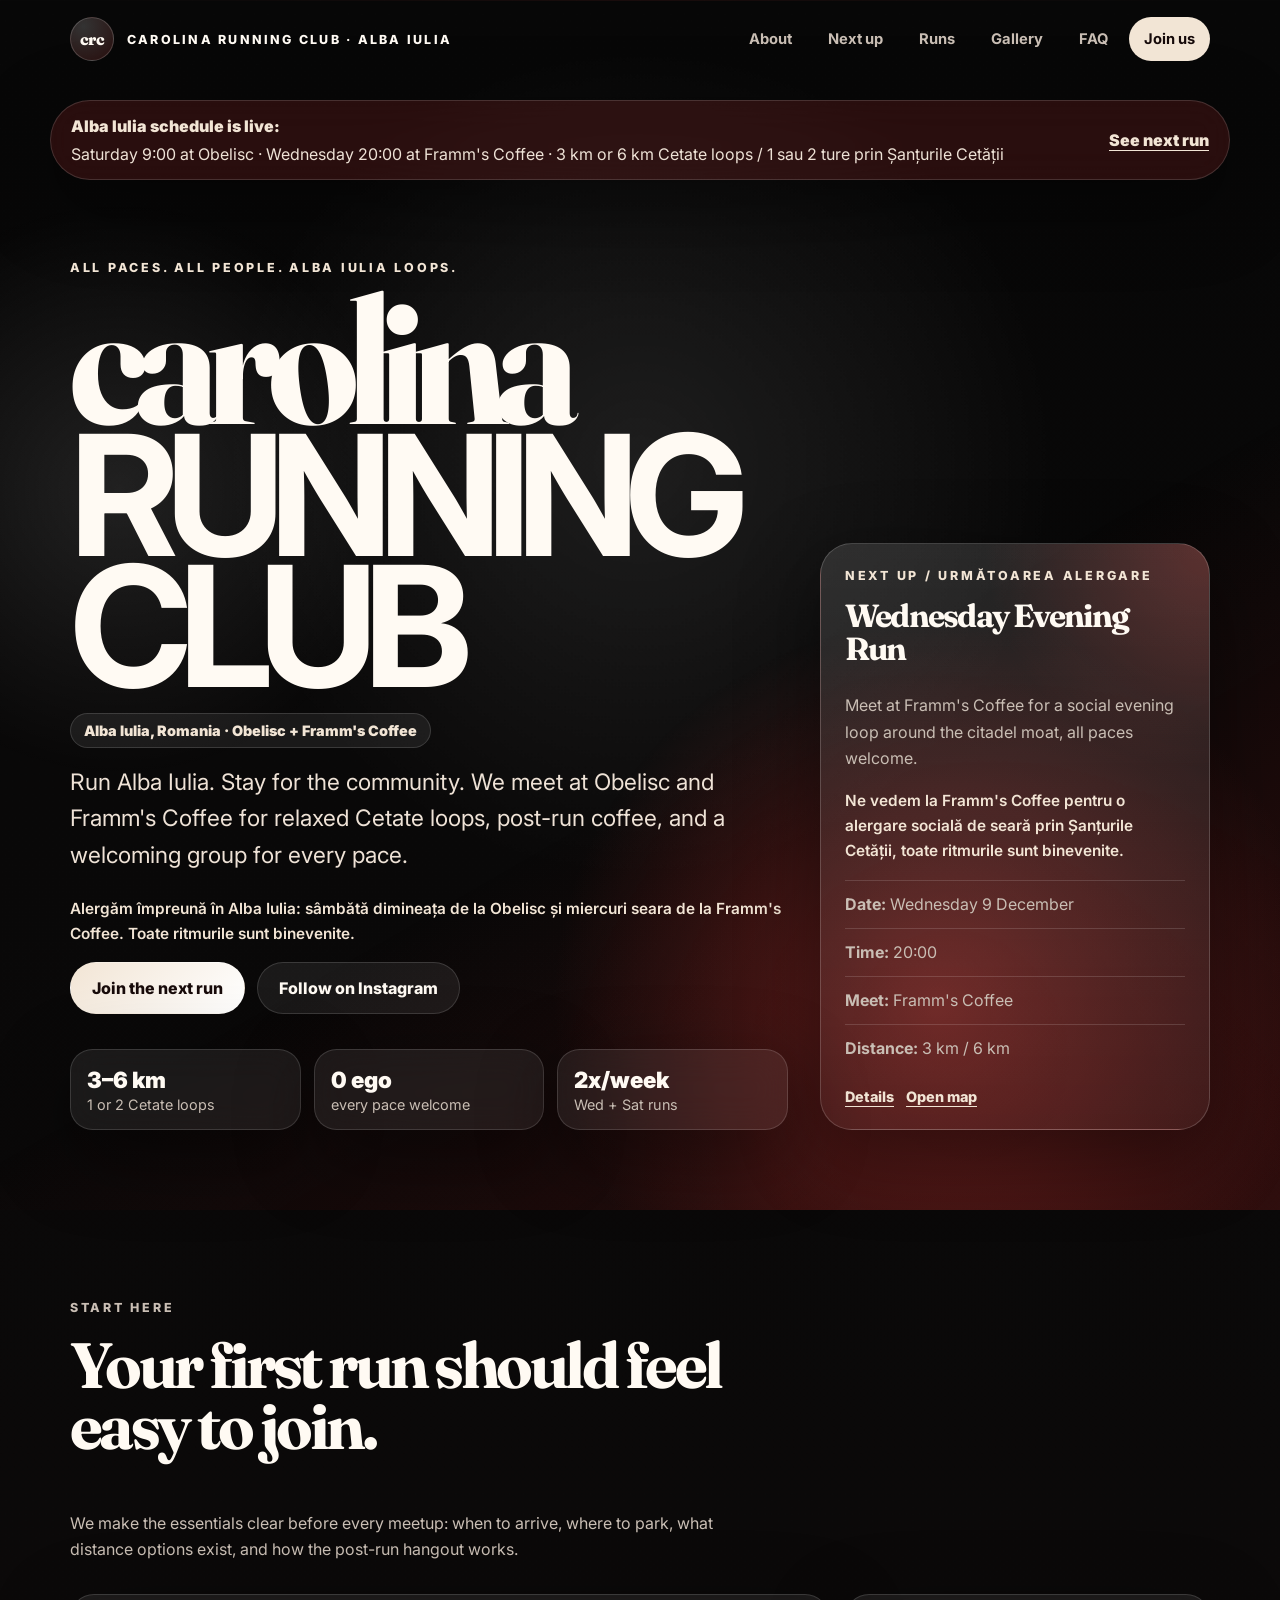
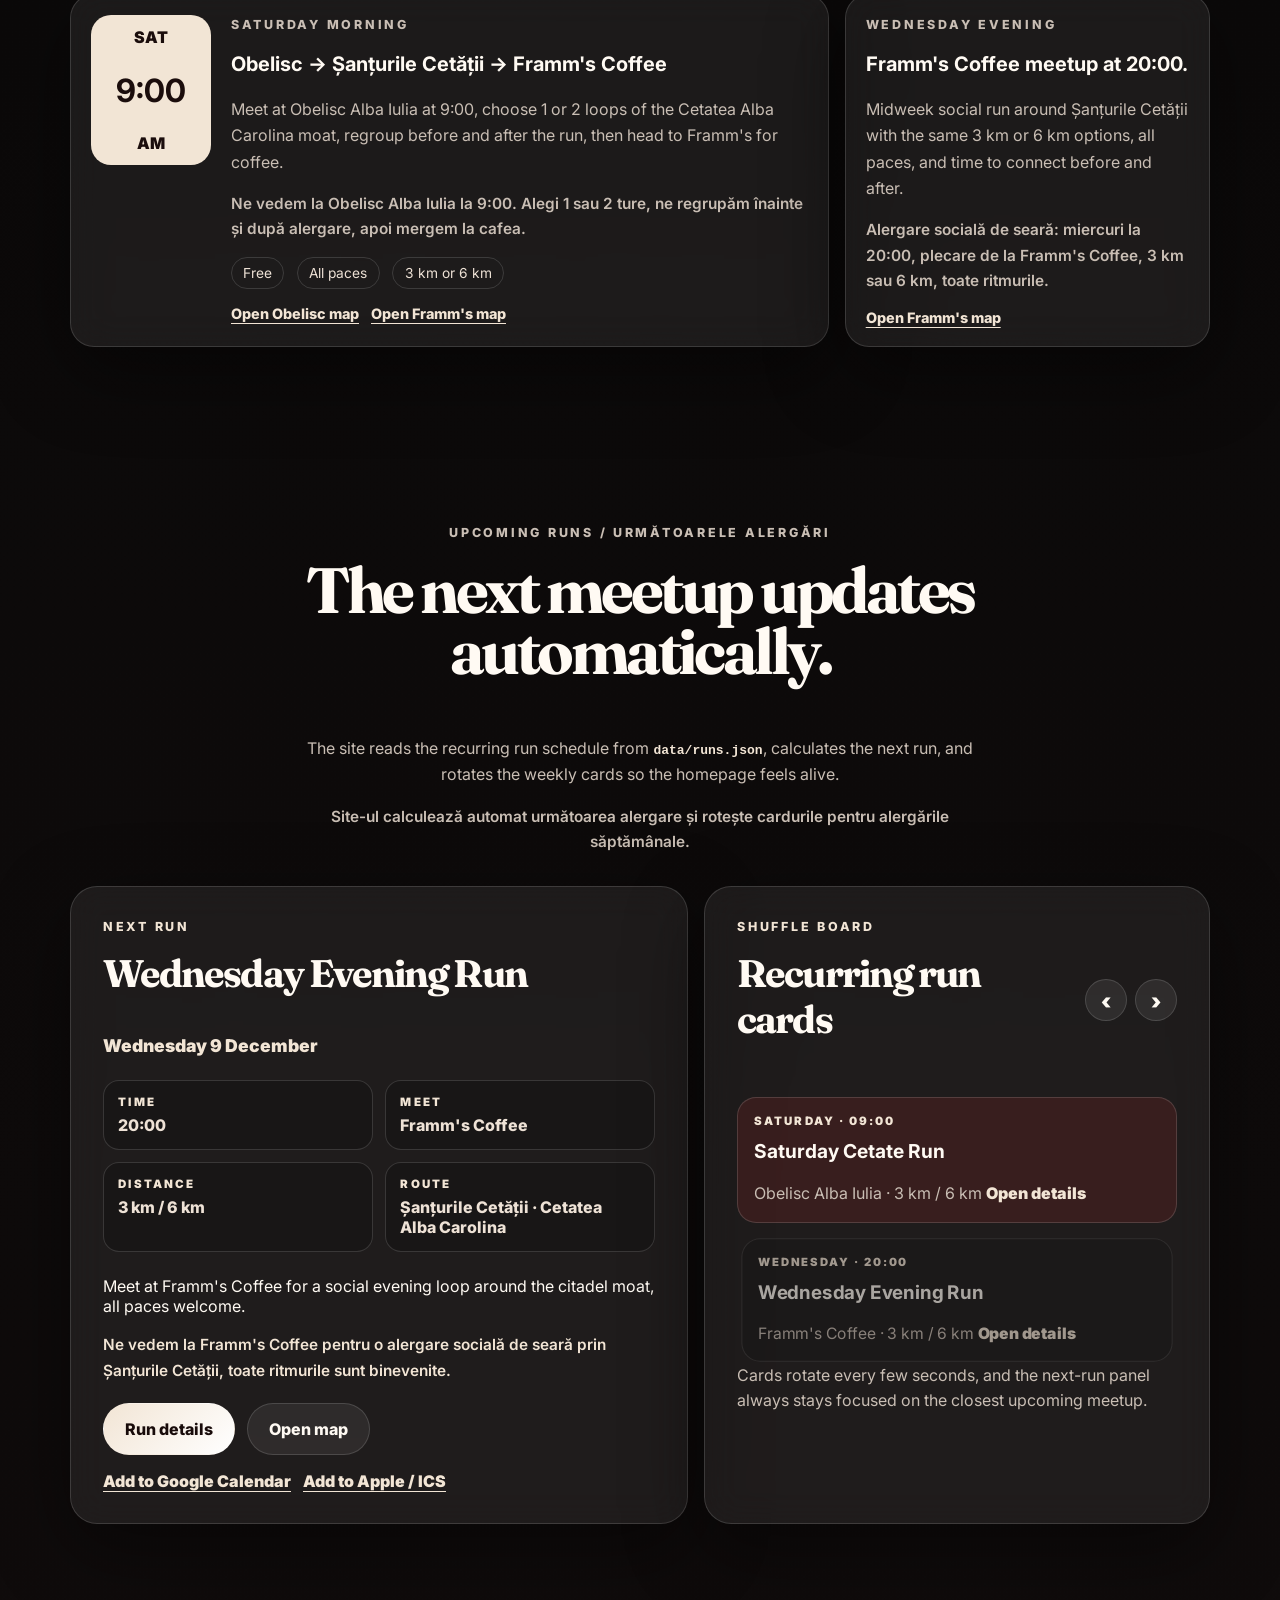
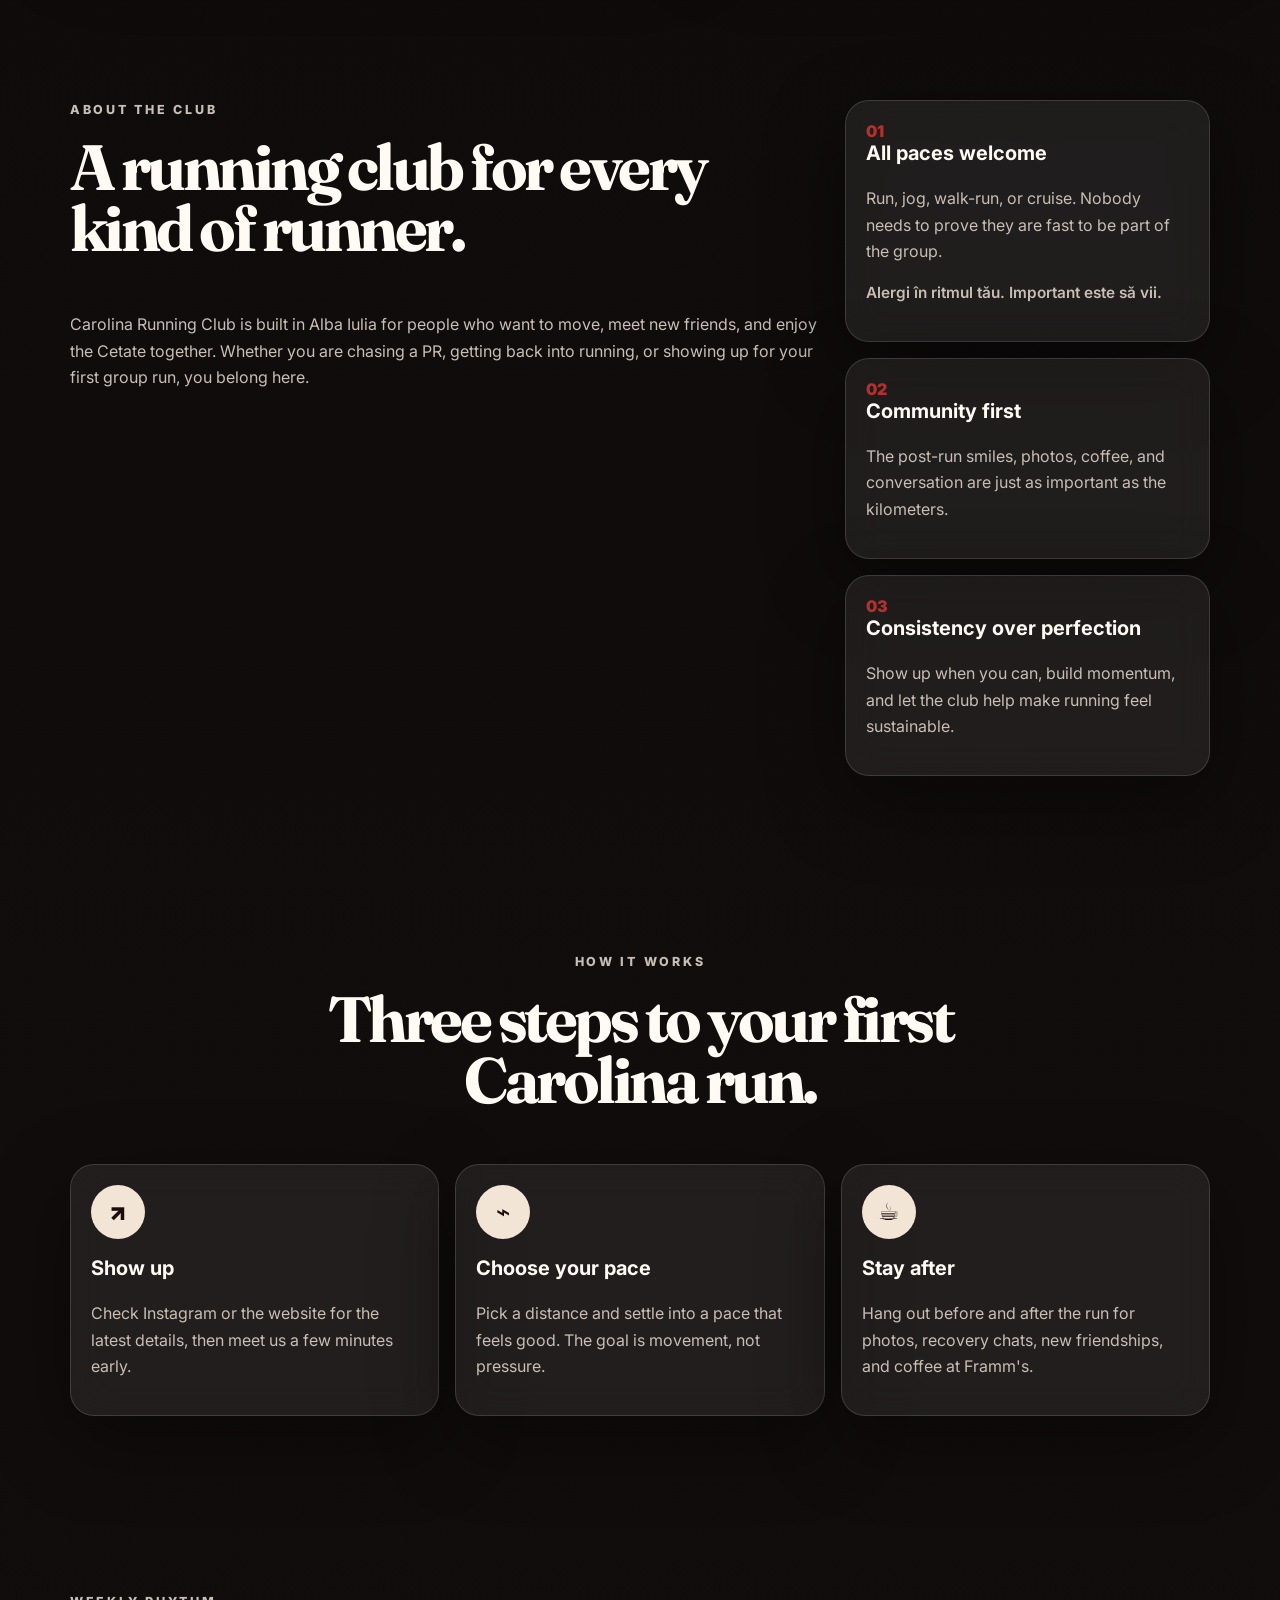
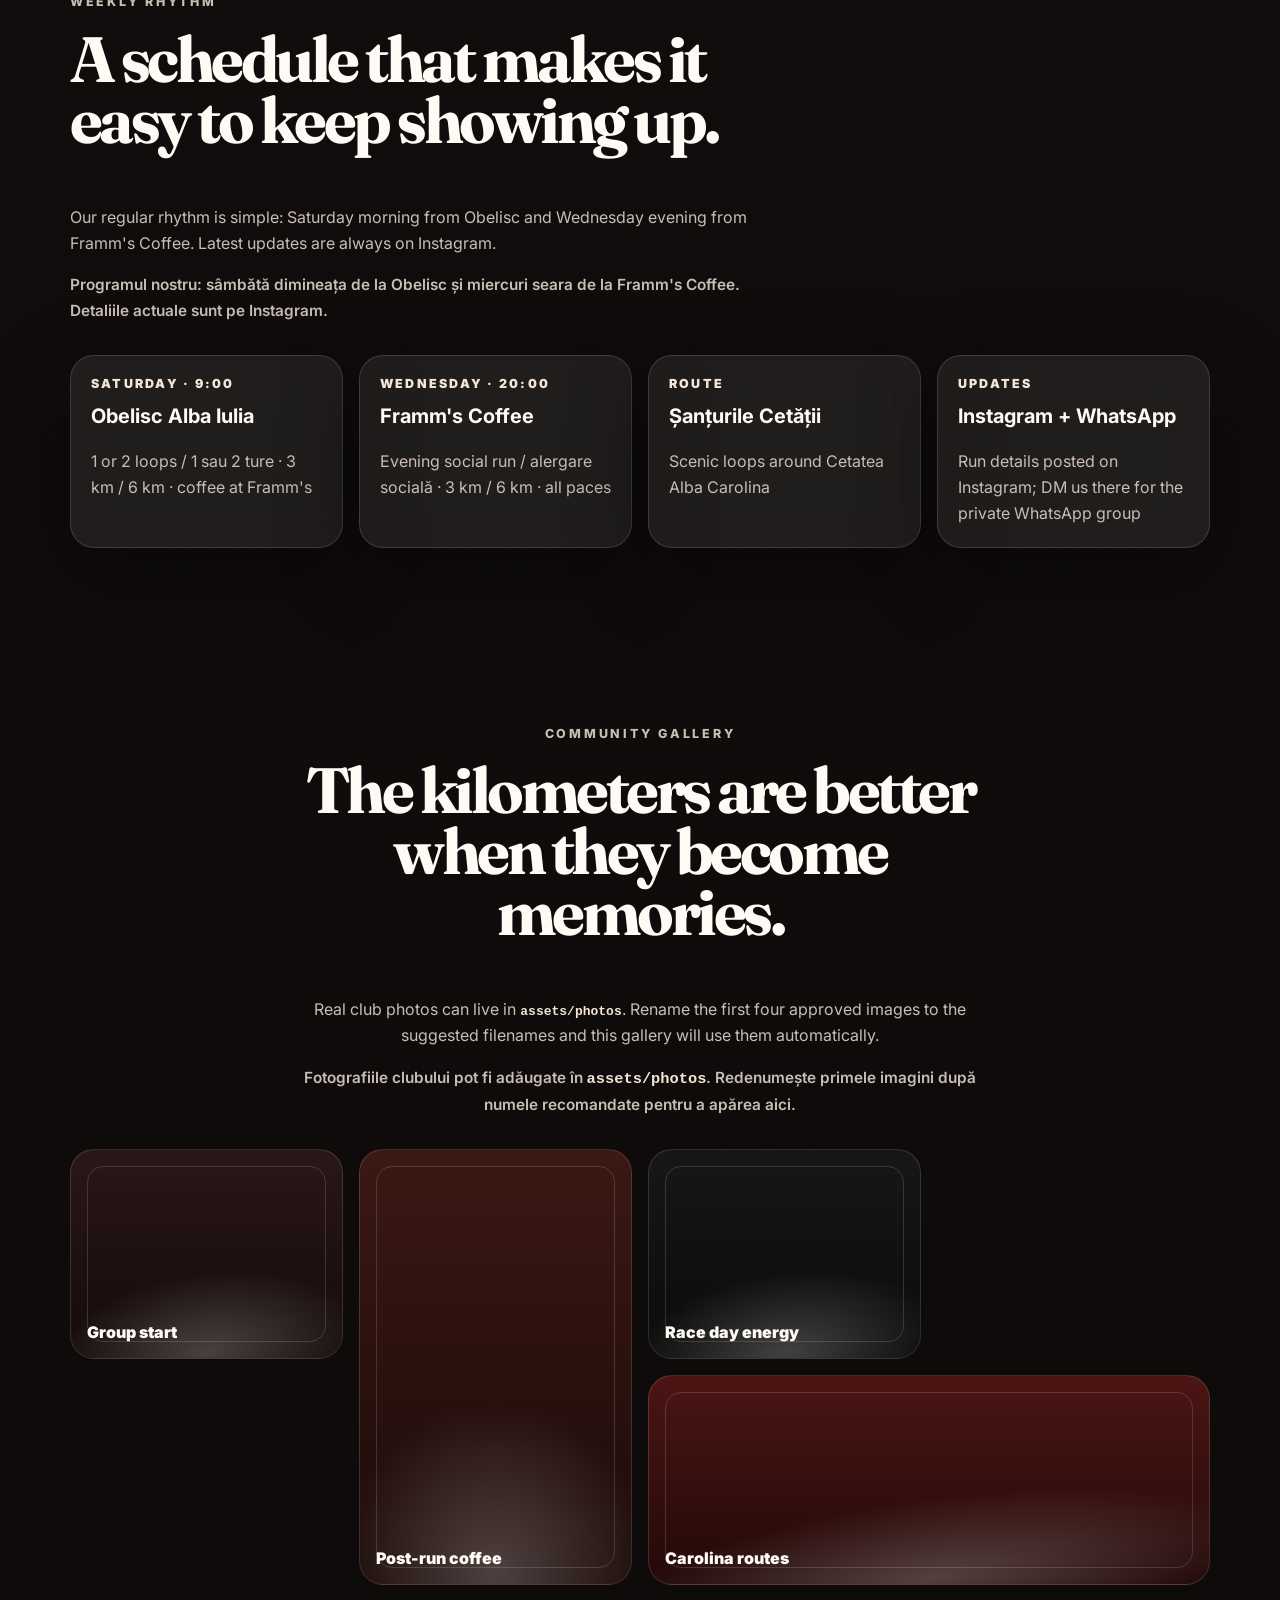
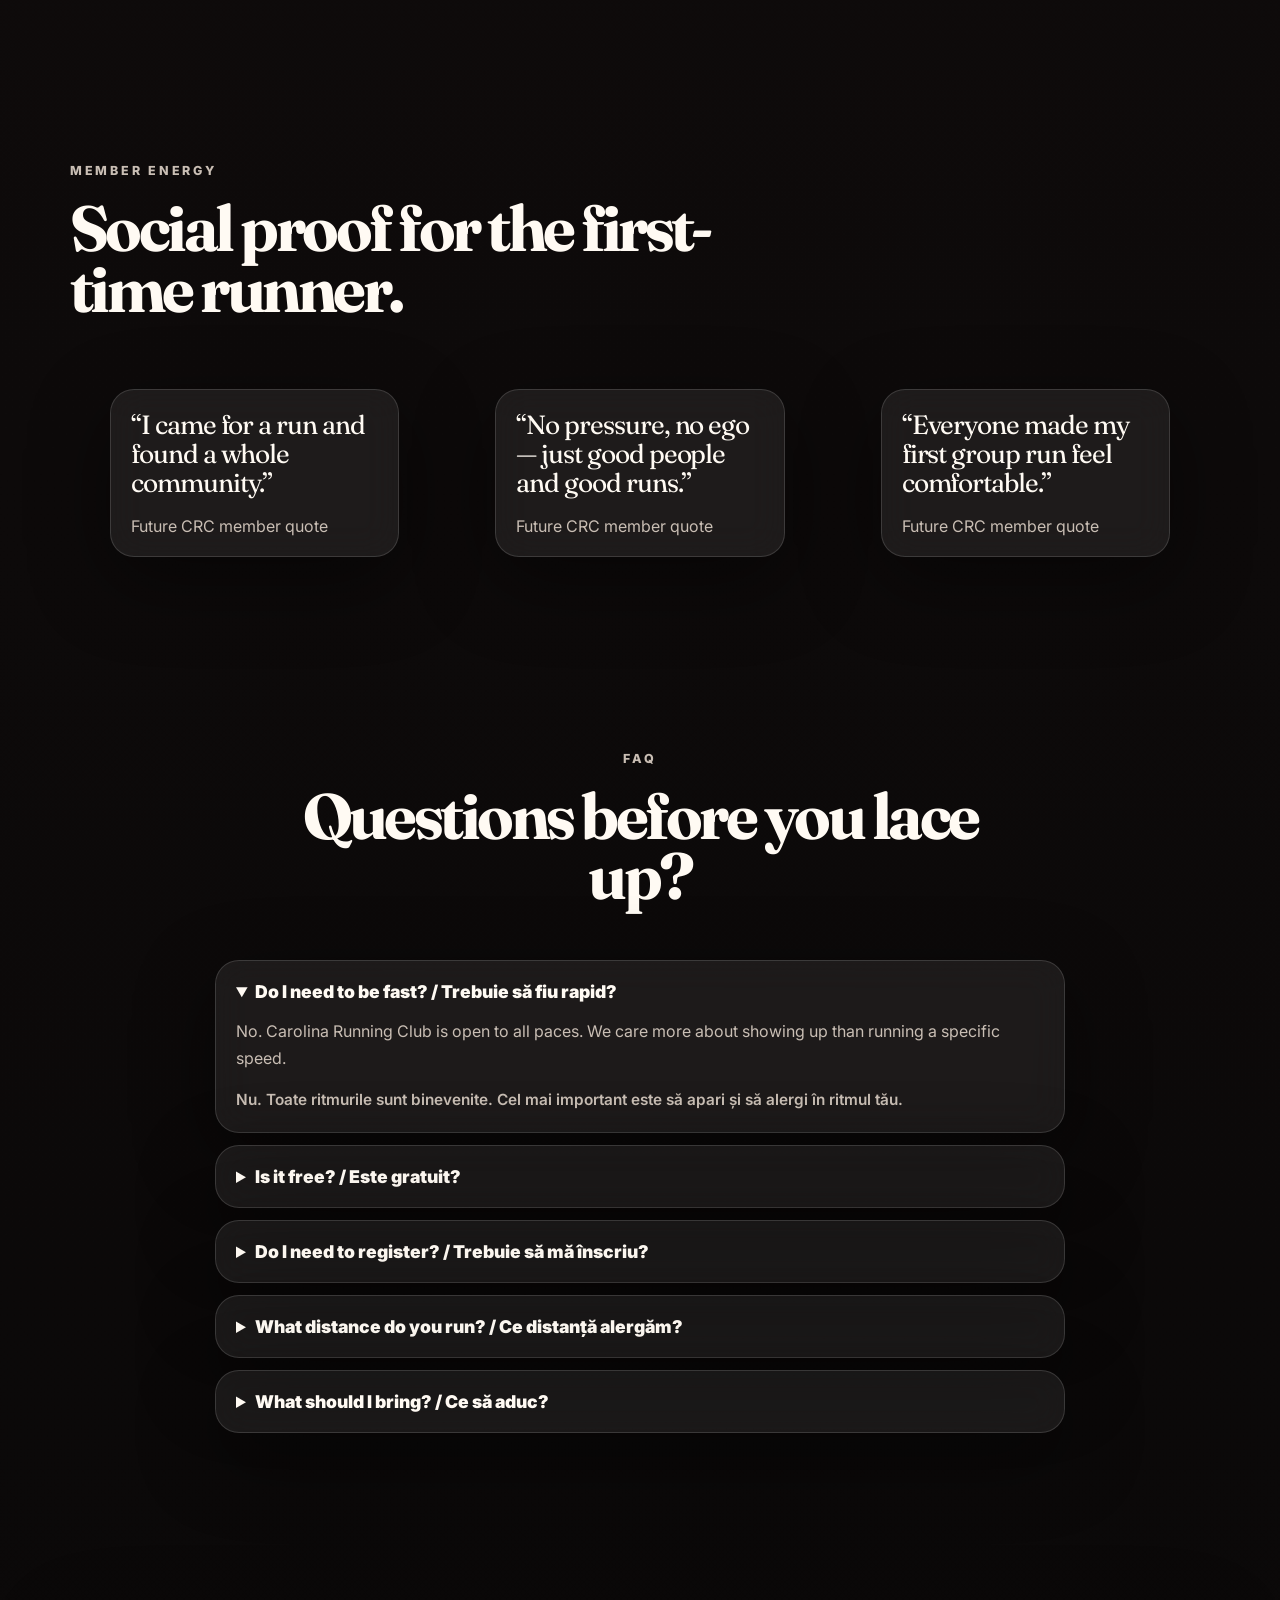
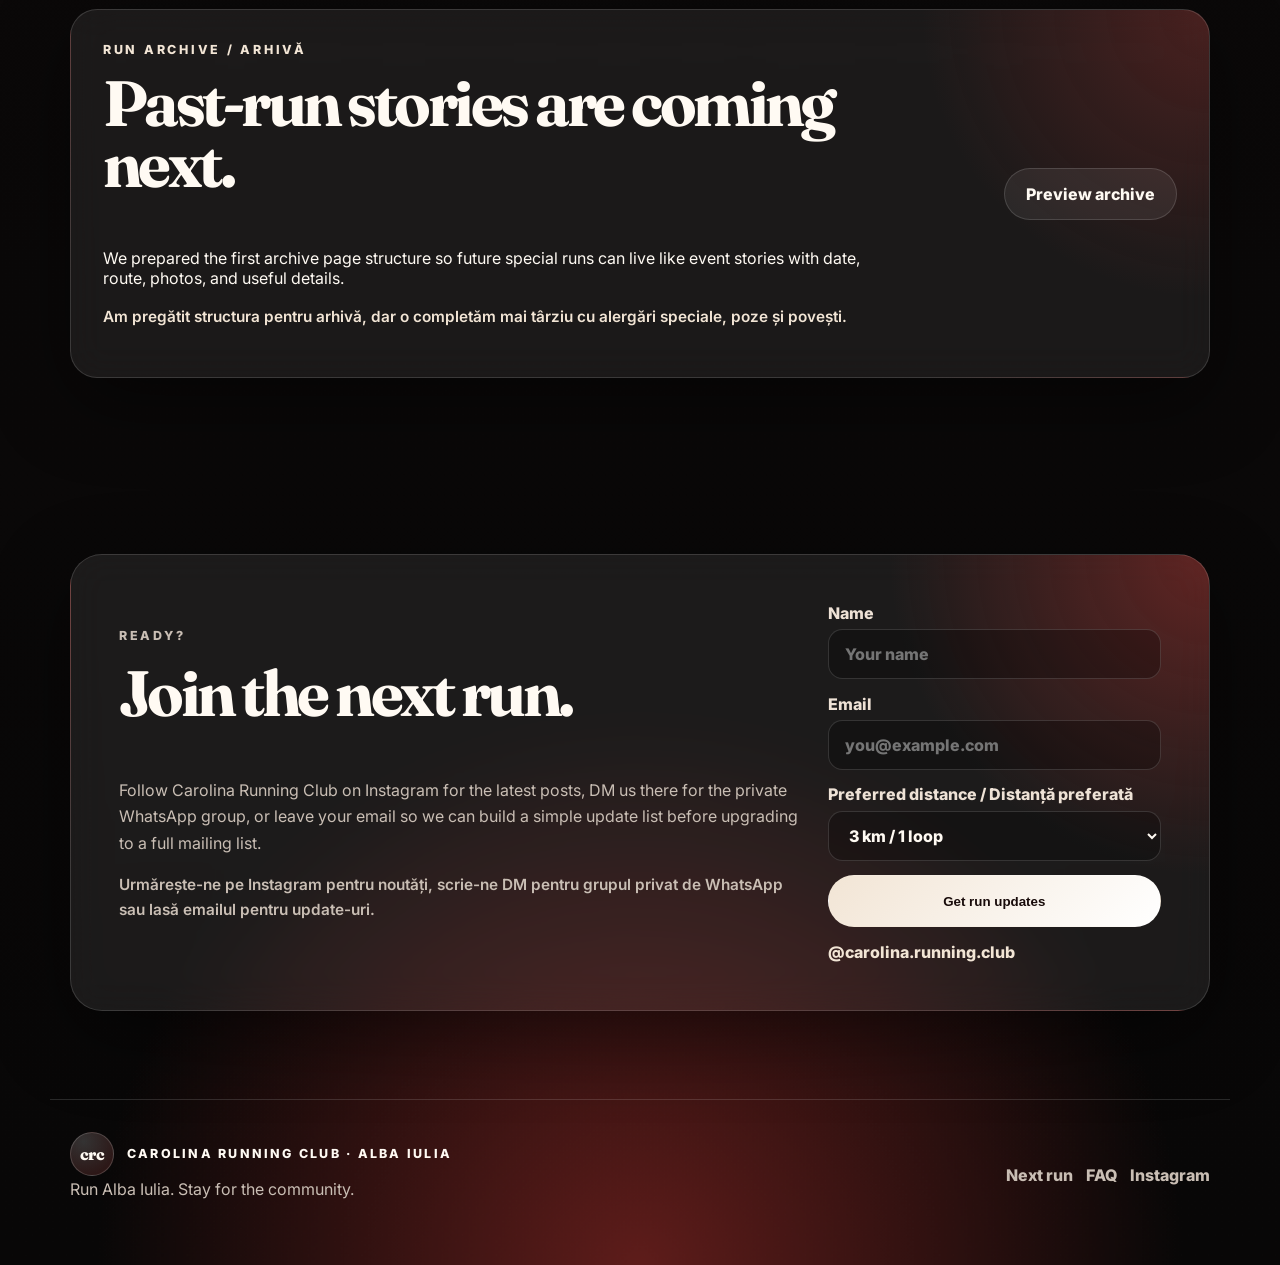
==== commit c3eae5b2: "Add dynamic runs and event pages" ====
--- a/index.html
+++ b/index.html
@@ -7,16 +7,16 @@
       name="description"
       content="Carolina Running Club is a welcoming social running club in Alba Iulia, Romania. Join all-pace runs every Saturday morning and Wednesday evening around the Cetatea Alba Carolina moat."
     />
-    <meta name="theme-color" content="#0a0a0a" />
-    <meta property="og:title" content="Carolina Running Club | Alba Iulia" />
+    <meta name="theme-color" content="#0a0909" />
+    <meta property="og:title" content="Carolina Running Club" />
     <meta
       property="og:description"
-      content="Come for the run. Stay for the community. Carolina Running Club - All-pace runs, Cetate loops, coffee at Framm's."
+      content="Run Alba Iulia. Stay for the community. All-pace runs, Cetate loops, coffee at Framm's, and updates on Instagram."
     />
     <meta property="og:type" content="website" />
     <meta property="og:image" content="./assets/social-preview.svg" />
     <title>
-      Carolina Running Club Alba Iulia | Come for the run. Stay for the community.
+      Carolina Running Club Alba Iulia | Run Alba Iulia. Stay for the community.
     </title>
     <link rel="preconnect" href="https://fonts.googleapis.com" />
     <link rel="preconnect" href="https://fonts.gstatic.com" crossorigin />
@@ -24,7 +24,7 @@
       href="https://fonts.googleapis.com/css2?family=Fraunces:opsz,wght@9..144,700;9..144,800&family=Inter:wght@400;500;600;700;800&display=swap"
       rel="stylesheet"
     />
-    <link rel="stylesheet" href="styles.css?v=alba-iulia-2026-06-01" />
+    <link rel="stylesheet" href="styles.css?v=dynamic-runs-2026-06-03" />
   </head>
   <body>
     <a class="skip-link" href="#main">Skip to content</a>
@@ -49,6 +49,7 @@
         </button>
         <div class="nav-menu" id="primary-menu" data-nav-menu>
           <a href="#about">About</a>
+          <a href="#upcoming">Next up</a>
           <a href="#runs">Runs</a>
           <a href="#gallery">Gallery</a>
           <a href="#faq">FAQ</a>
@@ -63,10 +64,10 @@
           <strong>Alba Iulia schedule is live:</strong>
           <span
             >Saturday 9:00 at Obelisc · Wednesday 20:00 at Framm's Coffee · 3 km
-            or 6 km Cetate loops</span
+            or 6 km Cetate loops / 1 sau 2 ture prin Șanțurile Cetății</span
           >
         </div>
-        <a href="#runs">See weekly runs</a>
+        <a href="#upcoming">See next run</a>
       </section>
 
       <section class="hero" id="top" aria-labelledby="hero-title">
@@ -78,13 +79,14 @@
             Alba Iulia, Romania · Obelisc + Framm's Coffee
           </p>
           <p class="hero-lede">
-            Come for the run. Stay for the community. We meet at Obelisc and
+            Run Alba Iulia. Stay for the community. We meet at Obelisc and
             Framm's Coffee for relaxed Cetate loops, post-run coffee, and a
             welcoming group for every pace.
           </p>
           <p class="ro-copy">
-            Vino pentru alergare, rămâi pentru comunitate. Alergăm împreună în
-            Alba Iulia cu orice ritm.
+            Alergăm împreună în Alba Iulia: sâmbătă dimineața de la Obelisc și
+            miercuri seara de la Framm's Coffee. Toate ritmurile sunt
+            binevenite.
           </p>
           <div class="hero-actions">
             <a class="button button-primary" href="#next-run"
@@ -101,35 +103,55 @@
           </div>
           <dl class="hero-stats" aria-label="Club highlights">
             <div>
-              <dt>50+</dt>
-              <dd>Active runners</dd>
+              <dt>3–6 km</dt>
+              <dd>1 or 2 Cetate loops</dd>
+            </div>
+            <div>
+              <dt>0 ego</dt>
+              <dd>every pace welcome</dd>
             </div>
             <div>
               <dt>2x/week</dt>
               <dd>Wed + Sat runs</dd>
             </div>
-            <div>
-              <dt>0 ego</dt>
-              <dd>every pace welcome</dd>
-            </div>
           </dl>
         </div>
-        <aside class="hero-card" aria-label="Next run preview">
-          <p class="card-kicker">Next community run</p>
-          <h2>Saturday Cetate Run</h2>
-          <p class="route">
+        <aside
+          class="hero-card"
+          aria-label="Next run preview"
+          data-next-run-card
+        >
+          <p class="card-kicker">Next up / Următoarea alergare</p>
+          <h2 data-next-title>Saturday Cetate Run</h2>
+          <p class="route" data-next-description>
             1 or 2 relaxed loops of the Alba Carolina Citadel moat followed by
             coffee at Framm's.
           </p>
-          <p class="ro-copy">
+          <p class="ro-copy" data-next-description-ro>
             1 sau 2 ture prin Șanțurile Cetății, apoi cafea la Framm's.
           </p>
           <ul>
-            <li><strong>Time:</strong> Saturday 9:00 AM</li>
-            <li><strong>Meet:</strong> Obelisc Alba Iulia</li>
-            <li><strong>Distance:</strong> 3 km or 6 km</li>
+            <li><strong>Date:</strong> <span data-next-date>Saturday</span></li>
+            <li><strong>Time:</strong> <span data-next-time>09:00</span></li>
+            <li>
+              <strong>Meet:</strong>
+              <span data-next-meetup>Obelisc Alba Iulia</span>
+            </li>
+            <li>
+              <strong>Distance:</strong>
+              <span data-next-distance>3 km / 6 km</span>
+            </li>
           </ul>
-          <a href="#runs">View full schedule</a>
+          <div class="inline-links">
+            <a href="#upcoming">Details</a>
+            <a
+              data-next-map
+              href="https://www.google.com/maps/search/?api=1&query=Obelisc%20Alba%20Iulia"
+              target="_blank"
+              rel="noreferrer"
+              >Open map</a
+            >
+          </div>
         </aside>
       </section>
 
@@ -143,8 +165,8 @@
           <h2 id="next-run-title">Your first run should feel easy to join.</h2>
           <p>
             We make the essentials clear before every meetup: when to arrive,
-            where to meet, what distance options exist, and how the post-run
-            hangout works. No surprises. Just good people running together.
+            where to park, what distance options exist, and how the post-run
+            hangout works.
           </p>
         </div>
         <div class="event-grid">
@@ -160,36 +182,36 @@
               <p>
                 Meet at Obelisc Alba Iulia at 9:00, choose 1 or 2 loops of the
                 Cetatea Alba Carolina moat, regroup before and after the run,
-                then head to Framm's for coffee and community.
+                then head to Framm's for coffee.
               </p>
               <p class="ro-copy">
                 Ne vedem la Obelisc Alba Iulia la 9:00. Alegi 1 sau 2 ture, ne
                 regrupăm înainte și după alergare, apoi mergem la cafea.
               </p>
               <div class="tag-row" aria-label="Run details">
-                <span>🎉 Free</span>
-                <span>🏃 All paces</span>
-                <span>📏 3 km or 6 km</span>
+                <span>Free</span>
+                <span>All paces</span>
+                <span>3 km or 6 km</span>
               </div>
               <div class="inline-links" aria-label="Location links">
                 <a
                   href="https://www.google.com/maps/search/?api=1&query=Obelisc%20Alba%20Iulia"
                   target="_blank"
                   rel="noreferrer"
-                  >📍 Open Obelisc map</a
+                  >Open Obelisc map</a
                 >
                 <a
                   href="https://www.google.com/maps/search/?api=1&query=Framm%27s%20Coffee%20Alba%20Iulia"
                   target="_blank"
                   rel="noreferrer"
-                  >☕ Open Framm's map</a
+                  >Open Framm's map</a
                 >
               </div>
             </div>
           </article>
           <article class="event-card compact-event">
             <p class="card-kicker">Wednesday evening</p>
-            <h3>Framm's Coffee meetup at 20:00</h3>
+            <h3>Framm's Coffee meetup at 20:00.</h3>
             <p>
               Midweek social run around Șanțurile Cetății with the same 3 km or
               6 km options, all paces, and time to connect before and after.
@@ -203,10 +225,121 @@
                 href="https://www.google.com/maps/search/?api=1&query=Framm%27s%20Coffee%20Alba%20Iulia"
                 target="_blank"
                 rel="noreferrer"
-                >📍 Open Framm's map</a
+                >Open Framm's map</a
               >
             </div>
           </article>
+        </div>
+      </section>
+
+      <section
+        class="section upcoming"
+        id="upcoming"
+        aria-labelledby="upcoming-title"
+      >
+        <div class="section-heading centered">
+          <p class="eyebrow">Upcoming runs / Următoarele alergări</p>
+          <h2 id="upcoming-title">The next meetup updates automatically.</h2>
+          <p>
+            The site reads the recurring run schedule from
+            <code>data/runs.json</code>, calculates the next run, and rotates
+            the weekly cards so the homepage feels alive.
+          </p>
+          <p class="ro-copy">
+            Site-ul calculează automat următoarea alergare și rotește cardurile
+            pentru alergările săptămânale.
+          </p>
+        </div>
+
+        <div class="upcoming-layout">
+          <article class="next-run-panel" aria-live="polite">
+            <p class="card-kicker">Next run</p>
+            <h3 data-next-title>Saturday Cetate Run</h3>
+            <p class="next-date" data-next-date>Saturday</p>
+            <dl class="run-facts">
+              <div>
+                <dt>Time</dt>
+                <dd data-next-time>09:00</dd>
+              </div>
+              <div>
+                <dt>Meet</dt>
+                <dd data-next-meetup>Obelisc Alba Iulia</dd>
+              </div>
+              <div>
+                <dt>Distance</dt>
+                <dd data-next-distance>3 km / 6 km</dd>
+              </div>
+              <div>
+                <dt>Route</dt>
+                <dd data-next-route>Șanțurile Cetății</dd>
+              </div>
+            </dl>
+            <p data-next-description>
+              Meet at Obelisc, choose 1 or 2 loops, regroup before and after,
+              then coffee at Framm's.
+            </p>
+            <p class="ro-copy" data-next-description-ro>
+              Ne vedem la Obelisc, alegem 1 sau 2 ture, ne regrupăm înainte și
+              după alergare, apoi cafea la Framm's.
+            </p>
+            <div class="hero-actions compact-actions">
+              <a
+                class="button button-primary"
+                data-next-detail
+                href="runs/saturday-cetate-run.html"
+                >Run details</a
+              >
+              <a
+                class="button button-secondary"
+                data-next-map
+                href="https://www.google.com/maps/search/?api=1&query=Obelisc%20Alba%20Iulia"
+                target="_blank"
+                rel="noreferrer"
+                >Open map</a
+              >
+            </div>
+            <div class="calendar-links" aria-label="Calendar links">
+              <a data-google-calendar target="_blank" rel="noreferrer" href="#"
+                >Add to Google Calendar</a
+              >
+              <a data-ics-calendar download="carolina-running-club.ics" href="#"
+                >Add to Apple / ICS</a
+              >
+            </div>
+          </article>
+
+          <aside class="run-rotator" aria-labelledby="rotator-title">
+            <div class="rotator-heading">
+              <div>
+                <p class="card-kicker">Shuffle board</p>
+                <h3 id="rotator-title">Recurring run cards</h3>
+              </div>
+              <div class="rotator-controls">
+                <button type="button" data-run-prev aria-label="Previous run">
+                  ‹
+                </button>
+                <button type="button" data-run-next aria-label="Next run">
+                  ›
+                </button>
+              </div>
+            </div>
+            <div class="run-card-track" data-run-track>
+              <article class="mini-run-card is-active">
+                <p>Saturday · 09:00</p>
+                <h4>Saturday Cetate Run</h4>
+                <span>Obelisc Alba Iulia · 3 km / 6 km</span>
+              </article>
+              <article class="mini-run-card">
+                <p>Wednesday · 20:00</p>
+                <h4>Wednesday Evening Run</h4>
+                <span>Framm's Coffee · 3 km / 6 km</span>
+              </article>
+            </div>
+            <p class="rotator-note">
+              Cards rotate every few seconds, and the next-run panel always
+              stays focused on the closest upcoming meetup.
+            </p>
+          </aside>
         </div>
       </section>
 
@@ -218,7 +351,7 @@
             Carolina Running Club is built in Alba Iulia for people who want to
             move, meet new friends, and enjoy the Cetate together. Whether you
             are chasing a PR, getting back into running, or showing up for your
-            first group run, you belong here. No pace limits. No gatekeeping. Just good runs and better company.
+            first group run, you belong here.
           </p>
         </div>
         <div class="values-grid">
@@ -227,7 +360,7 @@
             <h3>All paces welcome</h3>
             <p>
               Run, jog, walk-run, or cruise. Nobody needs to prove they are fast
-              to be part of the group. Your pace is the right pace.
+              to be part of the group.
             </p>
             <p class="ro-copy">Alergi în ritmul tău. Important este să vii.</p>
           </article>
@@ -236,7 +369,7 @@
             <h3>Community first</h3>
             <p>
               The post-run smiles, photos, coffee, and conversation are just as
-              important as the kilometers. We run together, celebrate together.
+              important as the kilometers.
             </p>
           </article>
           <article>
@@ -244,7 +377,7 @@
             <h3>Consistency over perfection</h3>
             <p>
               Show up when you can, build momentum, and let the club help make
-              running feel sustainable and fun. Long-term over one-time heroes.
+              running feel sustainable.
             </p>
           </article>
         </div>
@@ -253,15 +386,15 @@
       <section class="section process" aria-labelledby="process-title">
         <div class="section-heading centered">
           <p class="eyebrow">How it works</p>
-          <h2 id="process-title">Three simple steps to your first Carolina run.</h2>
+          <h2 id="process-title">Three steps to your first Carolina run.</h2>
         </div>
         <div class="process-grid">
           <article>
             <div class="icon">↗</div>
             <h3>Show up</h3>
             <p>
-              Check Instagram or the website for the latest details, then arrive
-              a few minutes early. We always have space for one more runner.
+              Check Instagram or the website for the latest details, then meet
+              us a few minutes early.
             </p>
           </article>
           <article>
@@ -269,7 +402,7 @@
             <h3>Choose your pace</h3>
             <p>
               Pick a distance and settle into a pace that feels good. The goal
-              is movement, joy, and community—not speed records.
+              is movement, not pressure.
             </p>
           </article>
           <article>
@@ -277,7 +410,7 @@
             <h3>Stay after</h3>
             <p>
               Hang out before and after the run for photos, recovery chats, new
-              friendships, and coffee at Framm's. This is where the magic happens.
+              friendships, and coffee at Framm's.
             </p>
           </article>
         </div>
@@ -291,8 +424,8 @@
           </h2>
           <p>
             Our regular rhythm is simple: Saturday morning from Obelisc and
-            Wednesday evening from Framm's Coffee. The best time to join is now.
-            Latest updates are always on Instagram.
+            Wednesday evening from Framm's Coffee. Latest updates are always on
+            Instagram.
           </p>
           <p class="ro-copy">
             Programul nostru: sâmbătă dimineața de la Obelisc și miercuri seara
@@ -319,7 +452,7 @@
           <article role="listitem">
             <p>Route</p>
             <h3>Șanțurile Cetății</h3>
-            <span>Scenic loops around Cetatea Alba Carolina fortress</span>
+            <span>Scenic loops around Cetatea Alba Carolina</span>
           </article>
           <article role="listitem">
             <p>Updates</p>
@@ -338,12 +471,19 @@
         aria-labelledby="gallery-title"
       >
         <div class="section-heading centered">
-          <p class="eyebrow">Community moments</p>
+          <p class="eyebrow">Community gallery</p>
           <h2 id="gallery-title">
-            The best runs are the ones that become memories.
+            The kilometers are better when they become memories.
           </h2>
           <p>
-            Moments from our community runs. Real people. Real energy. Real friendships formed at 9 AM on Saturday mornings.
+            Real club photos can live in <code>assets/photos</code>. Rename the
+            first four approved images to the suggested filenames and this
+            gallery will use them automatically.
+          </p>
+          <p class="ro-copy">
+            Fotografiile clubului pot fi adăugate în <code>assets/photos</code>.
+            Redenumește primele imagini după numele recomandate pentru a apărea
+            aici.
           </p>
         </div>
         <div class="photo-grid">
@@ -354,7 +494,7 @@
             <span>Post-run coffee</span>
           </article>
           <article class="photo-card photo-three">
-            <span>Community vibes</span>
+            <span>Race day energy</span>
           </article>
           <article class="photo-card photo-four wide">
             <span>Carolina routes</span>
@@ -367,29 +507,29 @@
         aria-labelledby="testimonials-title"
       >
         <div class="section-heading">
-          <p class="eyebrow">Community voices</p>
+          <p class="eyebrow">Member energy</p>
           <h2 id="testimonials-title">
-            Why runners keep coming back.
+            Social proof for the first-time runner.
           </h2>
         </div>
         <div class="quote-grid">
           <figure>
             <blockquote>
-              "The energy is amazing. Everyone runs at their own pace, and nobody judges. I've found my people here."
+              “I came for a run and found a whole community.”
             </blockquote>
-            <figcaption>First-time runner</figcaption>
+            <figcaption>Future CRC member quote</figcaption>
           </figure>
           <figure>
             <blockquote>
-              "It's not just about the kilometers—it's about the smiles, photos, and coffee after. The community is real."
+              “No pressure, no ego — just good people and good runs.”
             </blockquote>
-            <figcaption>Regular member</figcaption>
+            <figcaption>Future CRC member quote</figcaption>
           </figure>
           <figure>
             <blockquote>
-              "No pressure, no egos, just good people moving together. This is why I keep coming back every week."
+              “Everyone made my first group run feel comfortable.”
             </blockquote>
-            <figcaption>Carolina Running Club member</figcaption>
+            <figcaption>Future CRC member quote</figcaption>
           </figure>
         </div>
       </section>
@@ -404,7 +544,7 @@
             <summary>Do I need to be fast? / Trebuie să fiu rapid?</summary>
             <p>
               No. Carolina Running Club is open to all paces. We care more about
-              showing up and having fun than running a specific speed. Walk, jog, or sprint—you're welcome.
+              showing up than running a specific speed.
             </p>
             <p class="ro-copy">
               Nu. Toate ritmurile sunt binevenite. Cel mai important este să
@@ -414,8 +554,8 @@
           <details>
             <summary>Is it free? / Este gratuit?</summary>
             <p>
-              Yes. Regular community runs are completely free. We believe running
-              should bring people together, not separate them by cost.
+              Yes. Regular community runs are free unless a special event says
+              otherwise.
             </p>
             <p class="ro-copy">Da. Alergările obișnuite sunt gratuite.</p>
           </details>
@@ -423,18 +563,20 @@
             <summary>Do I need to register? / Trebuie să mă înscriu?</summary>
             <p>
               For most runs, just show up. Main details are posted on Instagram,
-              and the WhatsApp group is private—ask us via Instagram DM after your first run and we'll add you.
+              and the WhatsApp group is private through Instagram DM or after a
+              run.
             </p>
             <p class="ro-copy">
               Pentru alergările obișnuite, poți veni direct. Detaliile sunt pe
-              Instagram, iar grupul de WhatsApp se primește prin DM.
+              Instagram, iar grupul de WhatsApp se primește prin DM sau după o
+              alergare.
             </p>
           </details>
           <details>
             <summary>What distance do you run? / Ce distanță alergăm?</summary>
             <p>
               We usually run 1 or 2 loops of Șanțurile Cetății: about 3 km or 6
-              km. You can choose before the run starts.
+              km.
             </p>
             <p class="ro-copy">
               De obicei alergăm 1 sau 2 ture: aproximativ 3 km sau 6 km.
@@ -444,21 +586,38 @@
             <summary>What should I bring? / Ce să aduc?</summary>
             <p>
               Wear comfortable shoes, bring water if you want it, and arrive a
-              few minutes early. Everything else is optional. We'll take care of
-              the community vibe.
+              few minutes early for route notes at Obelisc or Framm's.
             </p>
             <p class="ro-copy">
               Încălțăminte comodă, apă dacă vrei și câteva minute în plus pentru
-              notiți despre traseu.
+              explicațiile traseului.
             </p>
           </details>
-          <details>
-            <summary>Can I bring a friend? / Pot aduce un prieten?</summary>
-            <p>
-              Absolutely! We love new runners and your friends will too. Bring
-              everyone you think might enjoy running in a welcoming community.
-            </p>
-          </details>
+        </div>
+      </section>
+
+      <section
+        class="section archive-teaser"
+        id="archive"
+        aria-labelledby="archive-title"
+      >
+        <div class="archive-panel">
+          <div>
+            <p class="eyebrow">Run archive / Arhivă</p>
+            <h2 id="archive-title">Past-run stories are coming next.</h2>
+            <p>
+              We prepared the first archive page structure so future special
+              runs can live like event stories with date, route, photos, and
+              useful details.
+            </p>
+            <p class="ro-copy">
+              Am pregătit structura pentru arhivă, dar o completăm mai târziu cu
+              alergări speciale, poze și povești.
+            </p>
+          </div>
+          <a class="button button-secondary" href="archive.html"
+            >Preview archive</a
+          >
         </div>
       </section>
 
@@ -468,9 +627,10 @@
             <p class="eyebrow">Ready?</p>
             <h2 id="join-title">Join the next run.</h2>
             <p>
-              Follow Carolina Running Club on Instagram for the latest posts and
-              event details. DM us there for the private WhatsApp group, or leave
-              your email and we'll send you updates about upcoming runs.
+              Follow Carolina Running Club on Instagram for the latest posts, DM
+              us there for the private WhatsApp group, or leave your email so we
+              can build a simple update list before upgrading to a full mailing
+              list.
             </p>
             <p class="ro-copy">
               Urmărește-ne pe Instagram pentru noutăți, scrie-ne DM pentru
@@ -526,12 +686,17 @@
               target="_blank"
               rel="noreferrer"
             >
-              👉 Follow @carolina.running.club
+              @carolina.running.club
             </a>
           </form>
         </div>
       </section>
     </main>
+
+    <a class="sticky-next-run" href="#upcoming" data-sticky-next>
+      <span>Next run</span>
+      <strong data-sticky-next-label>Sat 09:00 · Obelisc</strong>
+    </a>
 
     <footer class="footer">
       <div>
@@ -539,7 +704,7 @@
           <span class="brand-mark">crc</span>
           <span class="brand-text">Carolina Running Club · Alba Iulia</span>
         </a>
-        <p>Come for the run. Stay for the community.</p>
+        <p>Run Alba Iulia. Stay for the community.</p>
       </div>
       <div class="footer-links">
         <a href="#next-run">Next run</a>
@@ -553,6 +718,6 @@
       </div>
     </footer>
 
-    <script src="script.js?v=alba-iulia-2026-06-01"></script>
+    <script src="script.js?v=dynamic-runs-2026-06-03"></script>
   </body>
 </html>
--- a/styles.css
+++ b/styles.css
@@ -1,20 +1,16 @@
 :root {
-  --bg: #0a0a0a;
-  --bg-soft: #141414;
-  --bg-card: rgba(255, 255, 255, 0.06);
-  --text: #ffffff;
-  --muted: #b0b0b0;
-  --muted-strong: #e8e8e8;
-  --red: #dc2626;
-  --red-dark: #7f1d1d;
-  --red-light: #ef4444;
-  --white: #ffffff;
-  --black: #000000;
-  --cream: #f5f5f5;
-  --line: rgba(255, 255, 255, 0.12);
-  --shadow: 0 24px 80px rgba(0, 0, 0, 0.6);
-  --shadow-light: 0 12px 40px rgba(220, 38, 38, 0.15);
-  --max: 1280px;
+  --bg: #090808;
+  --bg-soft: #121010;
+  --bg-card: rgba(255, 255, 255, 0.07);
+  --text: #fffaf3;
+  --muted: #c9beb4;
+  --muted-strong: #eee2d6;
+  --red: #b3312d;
+  --red-dark: #4d1110;
+  --cream: #f2e5d5;
+  --line: rgba(255, 255, 255, 0.14);
+  --shadow: 0 24px 80px rgba(0, 0, 0, 0.45);
+  --max: 1180px;
   color-scheme: dark;
 }
 
@@ -39,15 +35,15 @@
   background:
     radial-gradient(
       circle at 50% 5%,
-      rgba(255, 255, 255, 0.08),
+      rgba(255, 255, 255, 0.09),
       transparent 26rem
     ),
     radial-gradient(
       circle at 50% 100%,
-      rgba(220, 38, 38, 0.3),
+      rgba(179, 49, 45, 0.5),
       transparent 34rem
     ),
-    linear-gradient(180deg, #0a0a0a 0%, #151515 48%, #0d0d0d 100%);
+    linear-gradient(180deg, #070707 0%, #120d0d 48%, #080707 100%);
   min-height: 100vh;
   overflow-x: hidden;
 }
@@ -143,13 +139,15 @@
   place-items: center;
   width: 44px;
   height: 44px;
-  border: 2px solid var(--red);
+  border: 1px solid rgba(255, 255, 255, 0.18);
   border-radius: 50%;
   font-family: "Fraunces", serif;
   font-size: 1rem;
-  background: rgba(220, 38, 38, 0.15);
-  color: var(--red);
-  font-weight: 900;
+  background: radial-gradient(
+    circle at 30% 20%,
+    rgba(255, 255, 255, 0.18),
+    rgba(179, 49, 45, 0.2)
+  );
 }
 
 .brand-text {
@@ -194,6 +192,21 @@
   padding: 0.65rem;
 }
 
+.is-detail-menu {
+  opacity: 1;
+  pointer-events: auto;
+  position: static;
+  transform: none;
+}
+
+.run-detail {
+  padding-top: 9rem;
+}
+
+.run-detail h1 {
+  margin-bottom: 1.25rem;
+}
+
 .nav-toggle span:not(.sr-only) {
   display: block;
   width: 20px;
@@ -210,10 +223,10 @@
   align-items: center;
   justify-content: space-between;
   gap: 1rem;
-  border: 1px solid var(--red);
+  border: 1px solid var(--line);
   border-radius: 999px;
-  background: rgba(220, 38, 38, 0.15);
-  box-shadow: var(--shadow-light);
+  background: rgba(179, 49, 45, 0.2);
+  box-shadow: var(--shadow);
   backdrop-filter: blur(18px);
 }
 
@@ -228,7 +241,7 @@
 .update-strip strong,
 .update-strip a,
 .location-pill {
-  color: var(--red);
+  color: var(--cream);
   font-weight: 900;
 }
 
@@ -286,7 +299,7 @@
 .eyebrow,
 .card-kicker {
   margin: 0 0 1rem;
-  color: var(--red);
+  color: var(--cream);
   font-size: 0.78rem;
   font-weight: 800;
   letter-spacing: 0.22em;
@@ -359,12 +372,8 @@
 }
 
 .button-primary {
-  color: #ffffff;
-  background: linear-gradient(135deg, var(--red), var(--red-light));
-  border-color: var(--red);
-  font-weight: 900;
-  text-transform: uppercase;
-  letter-spacing: 0.05em;
+  color: #180b0a;
+  background: linear-gradient(135deg, var(--cream), #ffffff);
 }
 
 .button-secondary {
@@ -411,21 +420,21 @@
 }
 
 .hero-card {
-  border: 2px solid var(--red);
+  border: 1px solid rgba(255, 255, 255, 0.18);
   border-radius: 2rem;
   padding: 1.5rem;
   background:
     linear-gradient(
       180deg,
-      rgba(220, 38, 38, 0.1),
-      rgba(220, 38, 38, 0.05)
+      rgba(255, 255, 255, 0.12),
+      rgba(255, 255, 255, 0.045)
     ),
     radial-gradient(
       circle at top right,
-      rgba(220, 38, 38, 0.25),
+      rgba(179, 49, 45, 0.35),
       transparent 14rem
     );
-  box-shadow: var(--shadow-light);
+  box-shadow: var(--shadow);
 }
 
 .hero-card h2 {
@@ -460,7 +469,7 @@
 
 .hero-card a,
 .instagram-link {
-  color: var(--red);
+  color: var(--cream);
   font-weight: 800;
 }
 
@@ -523,8 +532,8 @@
   place-items: center;
   min-height: 150px;
   border-radius: 1.25rem;
-  color: #ffffff;
-  background: linear-gradient(135deg, var(--red), var(--red-light));
+  color: #1b0d0c;
+  background: var(--cream);
   text-transform: uppercase;
   font-weight: 900;
 }
@@ -584,8 +593,8 @@
   height: 54px;
   margin-bottom: 1.1rem;
   border-radius: 50%;
-  color: #ffffff;
-  background: linear-gradient(135deg, var(--red), var(--red-light));
+  color: #1b0d0c;
+  background: var(--cream);
   font-size: 1.5rem;
   font-weight: 900;
 }
@@ -700,6 +709,210 @@
   background-size: cover;
 }
 
+.upcoming-layout {
+  display: grid;
+  grid-template-columns: minmax(0, 1.1fr) minmax(320px, 0.9fr);
+  gap: 1rem;
+  align-items: stretch;
+}
+
+.next-run-panel,
+.run-rotator,
+.archive-panel {
+  border: 1px solid var(--line);
+  border-radius: 1.7rem;
+  padding: clamp(1.25rem, 3vw, 2rem);
+  background: var(--bg-card);
+  box-shadow: var(--shadow);
+  backdrop-filter: blur(18px);
+}
+
+.next-run-panel h3,
+.run-rotator h3 {
+  font-family: "Fraunces", serif;
+  font-size: clamp(1.8rem, 3vw, 3rem);
+  letter-spacing: -0.05em;
+}
+
+.next-date {
+  color: var(--cream);
+  font-size: 1.1rem;
+  font-weight: 900;
+}
+
+.run-facts {
+  display: grid;
+  grid-template-columns: repeat(2, minmax(0, 1fr));
+  gap: 0.75rem;
+  margin: 1.5rem 0;
+}
+
+.run-facts div {
+  padding: 0.9rem;
+  border: 1px solid var(--line);
+  border-radius: 1rem;
+  background: rgba(0, 0, 0, 0.18);
+}
+
+.run-facts dt {
+  color: var(--cream);
+  font-size: 0.72rem;
+  font-weight: 900;
+  letter-spacing: 0.18em;
+  text-transform: uppercase;
+}
+
+.run-facts dd {
+  margin: 0.35rem 0 0;
+  color: var(--muted-strong);
+  font-weight: 800;
+}
+
+.compact-actions {
+  margin-top: 1.25rem;
+}
+
+.calendar-links {
+  display: flex;
+  flex-wrap: wrap;
+  gap: 0.75rem;
+  margin-top: 1rem;
+}
+
+.calendar-links a {
+  color: var(--cream);
+  font-weight: 900;
+  text-decoration: underline;
+  text-underline-offset: 0.25rem;
+}
+
+.rotator-heading,
+.archive-panel {
+  display: flex;
+  align-items: center;
+  justify-content: space-between;
+  gap: 1rem;
+}
+
+.rotator-controls {
+  display: flex;
+  gap: 0.5rem;
+}
+
+.rotator-controls button {
+  display: grid;
+  place-items: center;
+  width: 42px;
+  height: 42px;
+  border: 1px solid var(--line);
+  border-radius: 50%;
+  color: var(--text);
+  background: rgba(255, 255, 255, 0.08);
+  cursor: pointer;
+  font: inherit;
+  font-size: 1.4rem;
+  font-weight: 900;
+}
+
+.run-card-track {
+  display: grid;
+  gap: 0.85rem;
+  margin-top: 1rem;
+}
+
+.mini-run-card {
+  padding: 1rem;
+  border: 1px solid var(--line);
+  border-radius: 1.2rem;
+  background: rgba(0, 0, 0, 0.18);
+  opacity: 0.62;
+  transform: scale(0.98);
+  transition:
+    opacity 0.2s ease,
+    transform 0.2s ease,
+    background 0.2s ease;
+}
+
+.mini-run-card.is-active {
+  opacity: 1;
+  transform: scale(1);
+  background: rgba(179, 49, 45, 0.18);
+}
+
+.mini-run-card p {
+  color: var(--cream);
+  font-size: 0.72rem;
+  font-weight: 900;
+  letter-spacing: 0.18em;
+  text-transform: uppercase;
+}
+
+.mini-run-card h4 {
+  margin: 0 0 0.5rem;
+  font-size: 1.2rem;
+}
+
+.mini-run-card span,
+.rotator-note {
+  color: var(--muted);
+  line-height: 1.55;
+}
+
+.mini-run-card a {
+  display: inline-block;
+  margin-top: 0.75rem;
+  color: var(--cream);
+  font-weight: 900;
+}
+
+.archive-panel {
+  background:
+    radial-gradient(
+      circle at top right,
+      rgba(179, 49, 45, 0.3),
+      transparent 18rem
+    ),
+    var(--bg-card);
+}
+
+.archive-panel > div {
+  max-width: 760px;
+}
+
+.sticky-next-run {
+  position: fixed;
+  left: 50%;
+  bottom: 1rem;
+  z-index: 30;
+  display: none;
+  width: min(calc(100% - 2rem), 520px);
+  padding: 0.85rem 1rem;
+  border: 1px solid rgba(255, 255, 255, 0.22);
+  border-radius: 999px;
+  color: var(--text);
+  background: rgba(10, 8, 8, 0.88);
+  box-shadow: var(--shadow);
+  backdrop-filter: blur(18px);
+  transform: translateX(-50%);
+}
+
+.sticky-next-run span {
+  display: block;
+  color: var(--cream);
+  font-size: 0.7rem;
+  font-weight: 900;
+  letter-spacing: 0.18em;
+  text-transform: uppercase;
+}
+
+.sticky-next-run strong {
+  display: block;
+  margin-top: 0.2rem;
+  overflow: hidden;
+  text-overflow: ellipsis;
+  white-space: nowrap;
+}
+
 .quote-grid blockquote {
   margin: 0 0 1.2rem;
   font-family: "Fraunces", serif;
@@ -736,10 +949,10 @@
   background:
     radial-gradient(
       circle at top right,
-      rgba(220, 38, 38, 0.2),
+      rgba(179, 49, 45, 0.45),
       transparent 20rem
     ),
-    rgba(255, 255, 255, 0.06);
+    rgba(255, 255, 255, 0.08);
 }
 
 .hidden-field {
@@ -747,7 +960,7 @@
 }
 
 code {
-  color: var(--red);
+  color: var(--cream);
   font-weight: 800;
 }
 
@@ -815,6 +1028,18 @@
       transform 0.2s ease;
   }
 
+  .nav-menu.is-detail-menu {
+    position: static;
+    display: flex;
+    padding: 0;
+    border: 0;
+    background: transparent;
+    box-shadow: none;
+    transform: none;
+    opacity: 1;
+    pointer-events: auto;
+  }
+
   .nav-menu.is-open {
     transform: translateY(0);
     opacity: 1;
@@ -824,7 +1049,8 @@
   .hero,
   .event-grid,
   .about,
-  .join-panel {
+  .join-panel,
+  .upcoming-layout {
     grid-template-columns: 1fr;
   }
 
@@ -877,8 +1103,23 @@
     padding: 4rem 1rem;
   }
 
+  .run-facts {
+    grid-template-columns: 1fr;
+  }
+
+  .rotator-heading,
+  .archive-panel {
+    align-items: flex-start;
+    flex-direction: column;
+  }
+
+  .sticky-next-run {
+    display: block;
+  }
+
   .footer {
     align-items: flex-start;
     flex-direction: column;
-  }
-}
+    padding-bottom: 6rem;
+  }
+}
